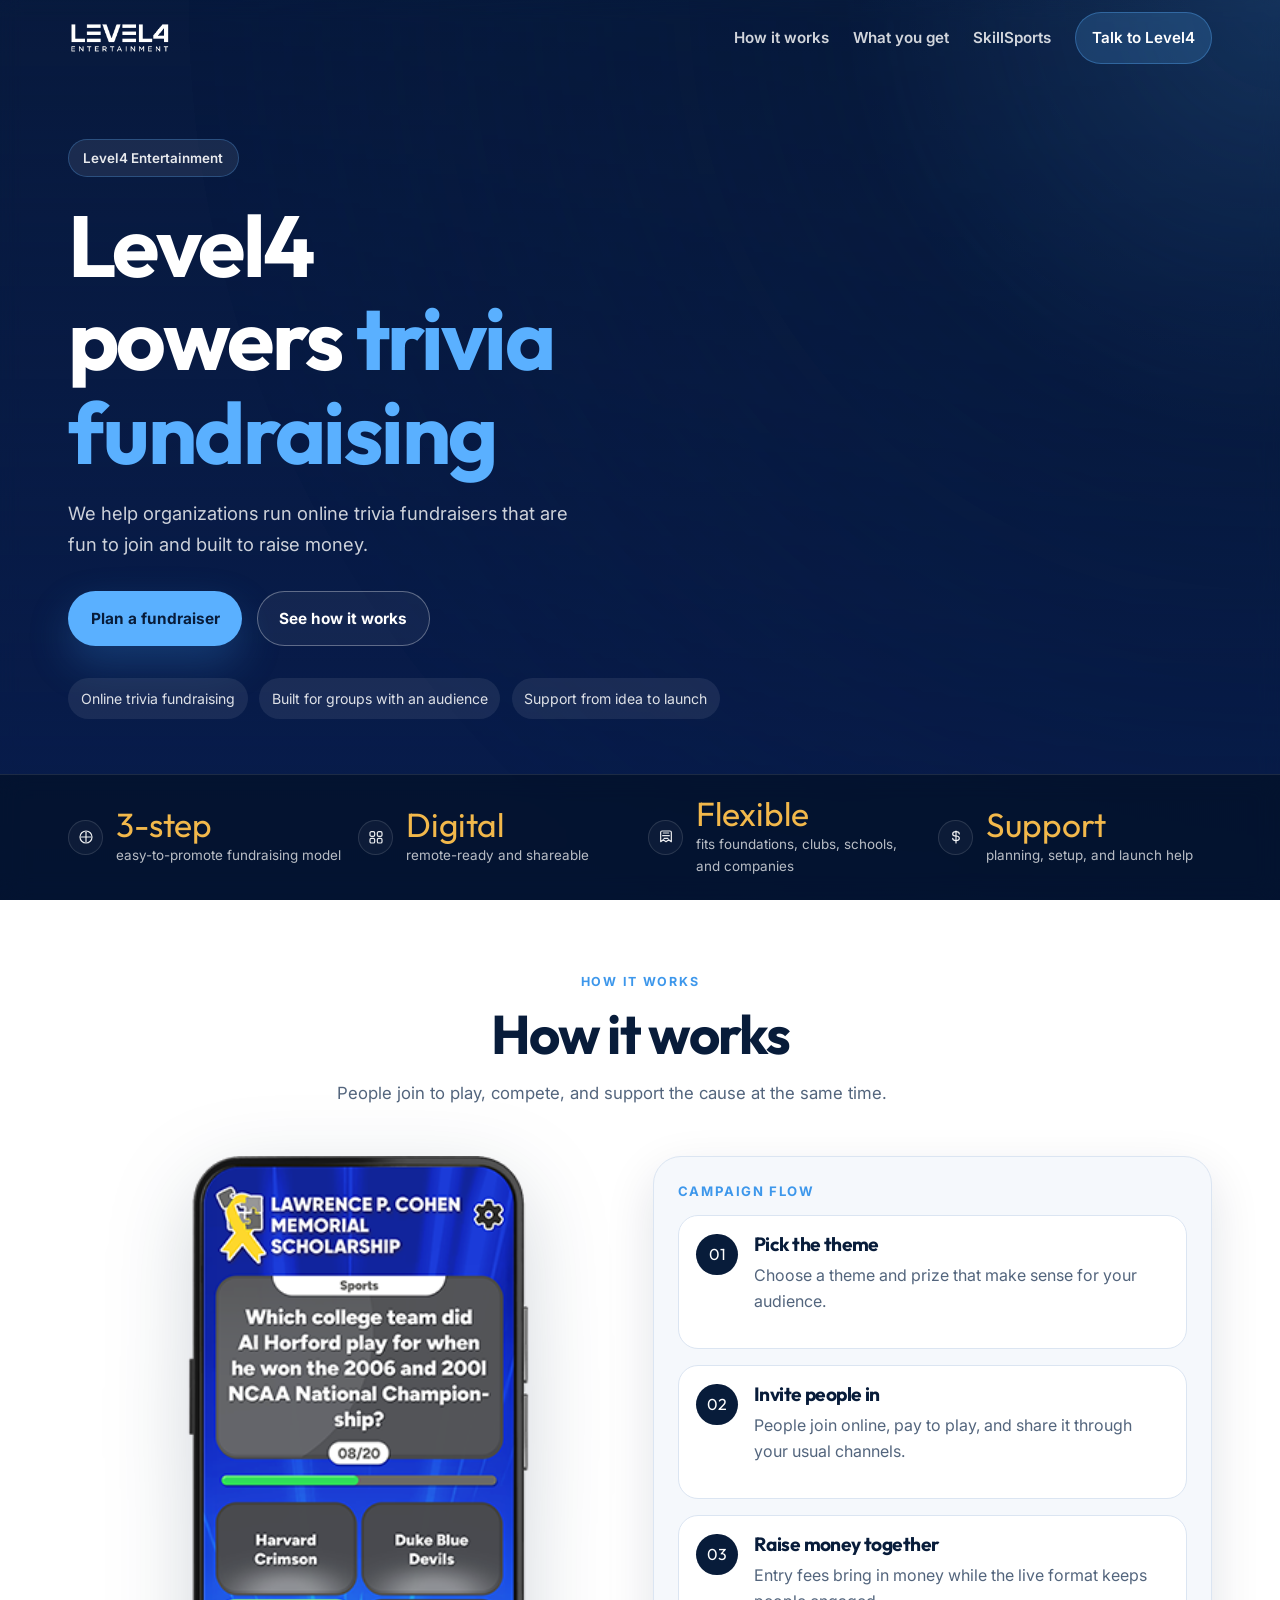
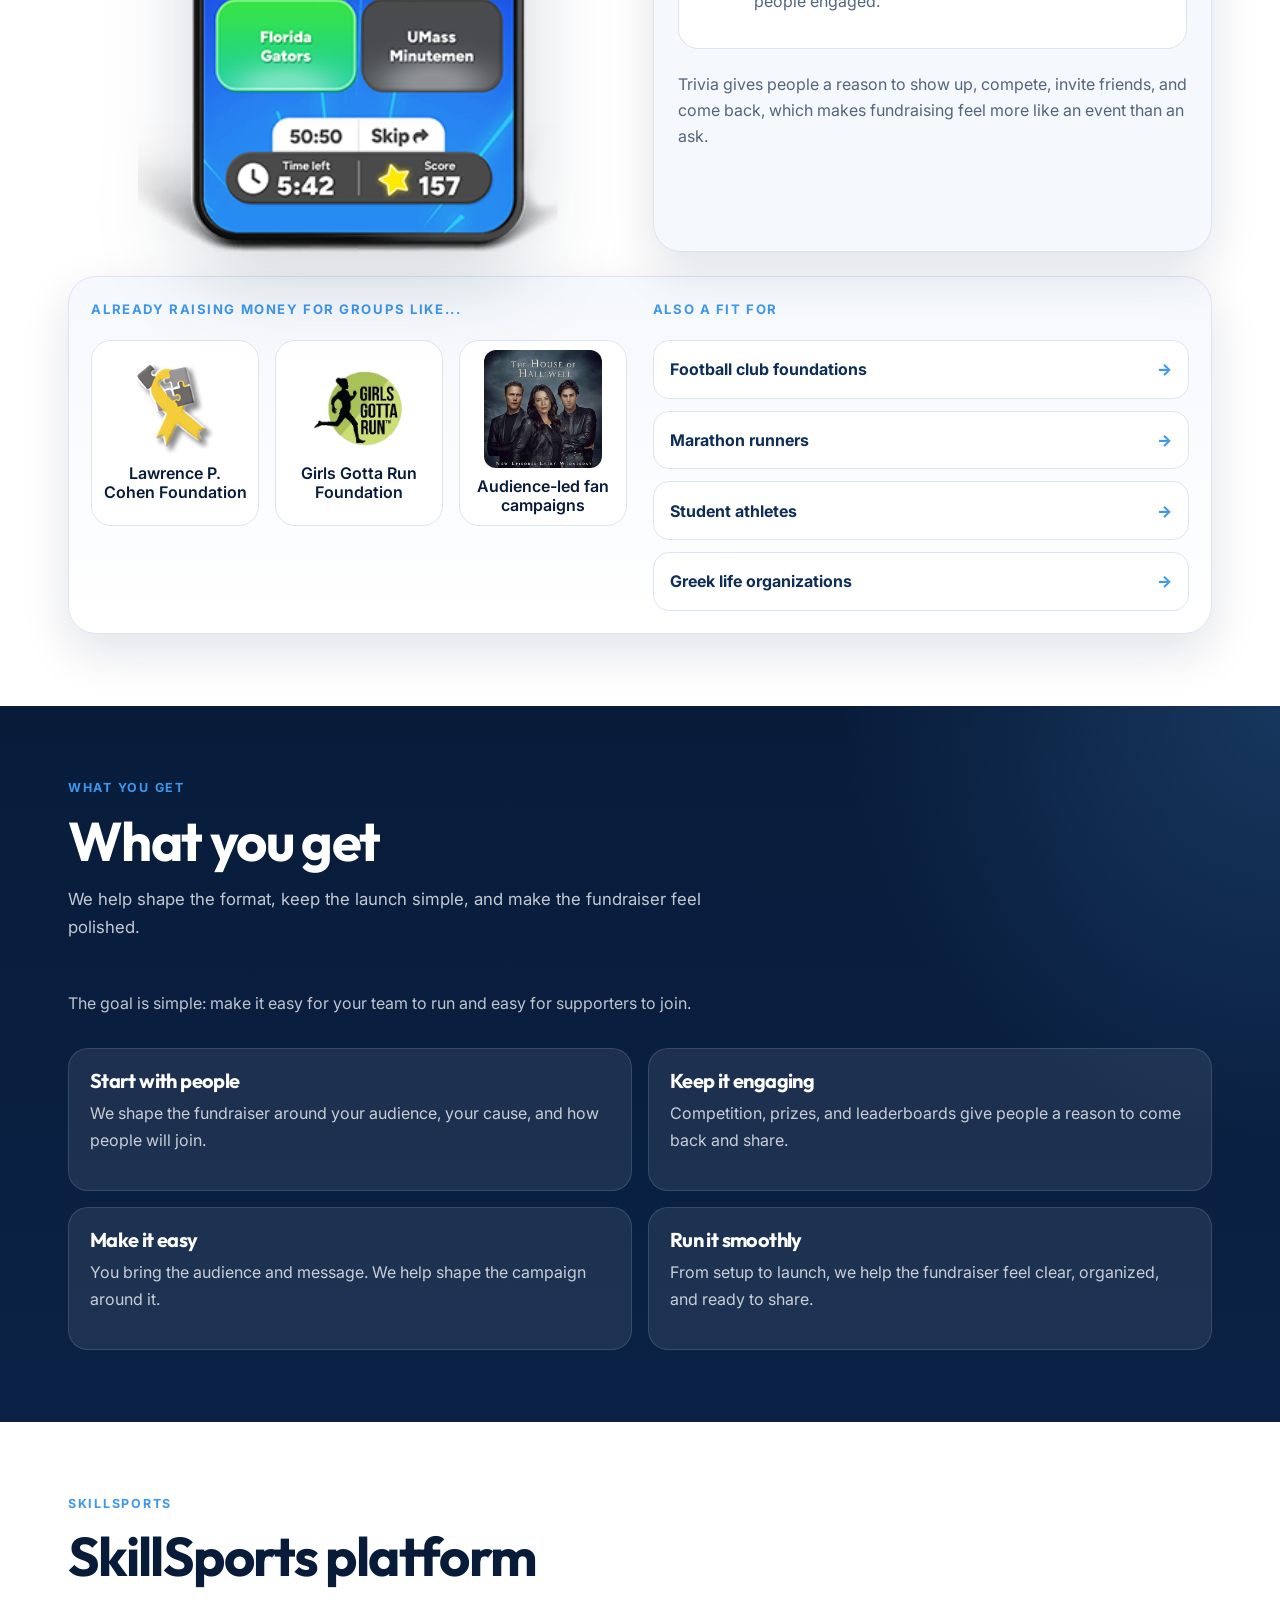
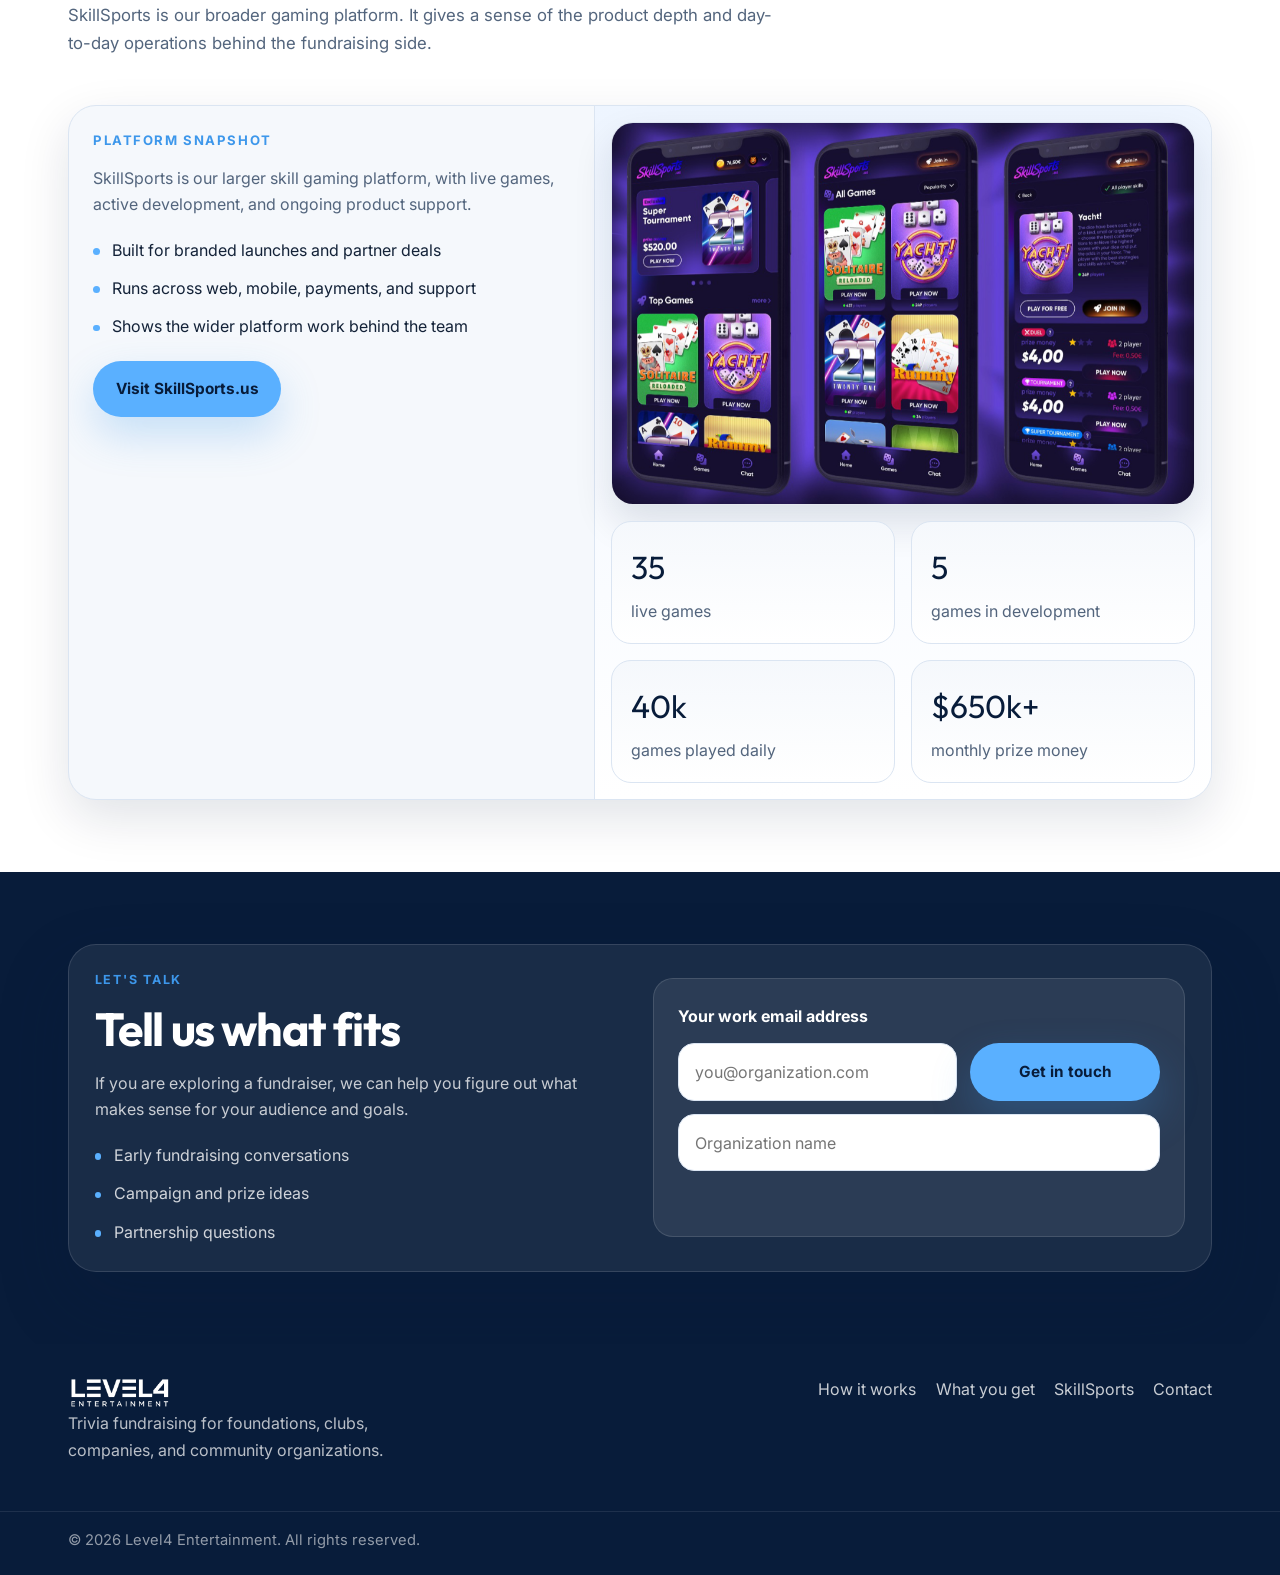
==== index.html @ fdcd525c "Tweeks" ====
<!DOCTYPE html>
<html lang="en">
<head>
  <meta charset="UTF-8" />
  <meta name="viewport" content="width=device-width, initial-scale=1.0" />
  <meta
    name="description"
    content="Level4 helps foundations, clubs, companies, and community organizations run online trivia fundraisers that engage supporters and raise money."
  />
  <meta name="theme-color" content="#081c3a" />
  <meta property="og:title" content="Level4 Trivia Fundraising" />
  <meta
    property="og:description"
    content="Online trivia fundraising for organizations that want a more engaging way to raise money."
  />
  <meta property="og:type" content="website" />
  <title>Level4 | Trivia Fundraising for Organizations</title>

  <link rel="preconnect" href="https://fonts.googleapis.com" />
  <link rel="preconnect" href="https://fonts.gstatic.com" crossorigin />
  <link
    href="https://fonts.googleapis.com/css2?family=Outfit:wght@500;600;700;800&family=Inter:wght@400;500;600;700;800&display=swap"
    rel="stylesheet"
  />

  <link rel="stylesheet" href="css/styles.css" />
</head>
<body>
  <header class="nav" id="nav" role="banner">
    <div class="nav__inner container">
      <a href="#top" class="nav__brand" aria-label="Level4 home">
        <img src="assets/logo.png" alt="Level4 logo" class="nav__logo-mark" width="112" height="44" />
      </a>

      <nav class="nav__links" aria-label="Main navigation">
        <a href="#how-it-works">How it works</a>
        <a href="#why-level4">What you get</a>
        <a href="#skillsports">SkillSports</a>
        <a href="#contact" class="nav__cta">Talk to Level4</a>
      </nav>
    </div>
  </header>

  <main id="top">
    <section class="hero" aria-label="Hero">
      <div class="hero__bg" aria-hidden="true"></div>
      <div class="hero__overlay" aria-hidden="true"></div>

      <div class="hero__content container">
        <div class="hero__layout">
          <div class="hero__text">
            <div class="hero__badge">Level4 Entertainment</div>
            <h1 class="hero__headline">
              Level4 powers <span class="hero__accent">trivia fundraising</span>
            </h1>
            <p class="hero__sub">
              We help organizations run online trivia fundraisers that are fun to join and built to raise money.
            </p>

            <div class="hero__actions">
              <a href="#contact" class="btn btn--primary">Plan a fundraiser</a>
              <a href="#how-it-works" class="btn btn--ghost">See how it works</a>
            </div>

            <ul class="hero__highlights" aria-label="Key highlights">
              <li>Online trivia fundraising</li>
              <li>Built for groups with an audience</li>
              <li>Support from idea to launch</li>
            </ul>
          </div>
        </div>
      </div>

      <div class="hero__stats">
        <div class="container hero__stats-inner">
          <div class="hero__stat">
            <span class="hero__stat-icon" aria-hidden="true">
              <svg viewBox="0 0 24 24" fill="none" stroke="currentColor" stroke-width="1.8" stroke-linecap="round" stroke-linejoin="round">
                <path d="M12 5v14"></path>
                <path d="M5 12h14"></path>
                <circle cx="12" cy="12" r="9"></circle>
              </svg>
            </span>
            <span class="hero__stat-copy">
              <span class="hero__stat-num">3-step</span>
              <span class="hero__stat-label">easy-to-promote fundraising model</span>
            </span>
          </div>
          <div class="hero__stat">
            <span class="hero__stat-icon" aria-hidden="true">
              <svg viewBox="0 0 24 24" fill="none" stroke="currentColor" stroke-width="1.8" stroke-linecap="round" stroke-linejoin="round">
                <rect x="3" y="4" width="7" height="7" rx="2"></rect>
                <rect x="14" y="4" width="7" height="7" rx="2"></rect>
                <rect x="3" y="14" width="7" height="7" rx="2"></rect>
                <rect x="14" y="14" width="7" height="7" rx="2"></rect>
              </svg>
            </span>
            <span class="hero__stat-copy">
              <span class="hero__stat-num">Digital</span>
              <span class="hero__stat-label">remote-ready and shareable</span>
            </span>
          </div>
          <div class="hero__stat">
            <span class="hero__stat-icon" aria-hidden="true">
              <svg viewBox="0 0 24 24" fill="none" stroke="currentColor" stroke-width="1.8" stroke-linecap="round" stroke-linejoin="round">
                <path d="M8 6h8"></path>
                <path d="M7 10h10"></path>
                <path d="M9 14h6"></path>
                <path d="M6 3h12a2 2 0 0 1 2 2v14l-4-3-4 3-4-3-4 3V5a2 2 0 0 1 2-2z"></path>
              </svg>
            </span>
            <span class="hero__stat-copy">
              <span class="hero__stat-num">Flexible</span>
              <span class="hero__stat-label">fits foundations, clubs, schools, and companies</span>
            </span>
          </div>
          <div class="hero__stat">
            <span class="hero__stat-icon" aria-hidden="true">
              <svg viewBox="0 0 24 24" fill="none" stroke="currentColor" stroke-width="1.8" stroke-linecap="round" stroke-linejoin="round">
                <path d="M12 3v18"></path>
                <path d="M17 7.5c0-1.9-2-3.5-5-3.5s-5 1.6-5 3.5 1.8 3 5 3 5 1.1 5 3.5-2 3.5-5 3.5-5-1.6-5-3.5"></path>
              </svg>
            </span>
            <span class="hero__stat-copy">
              <span class="hero__stat-num">Support</span>
              <span class="hero__stat-label">planning, setup, and launch help</span>
            </span>
          </div>
        </div>
      </div>
    </section>

    <section class="section section--light" id="how-it-works">
      <div class="container">
        <div class="section-header">
          <p class="section-eyebrow">How it works</p>
          <h2 class="section-title">How it works</h2>
          <p class="section-sub">
            People join to play, compete, and support the cause at the same time.
          </p>
        </div>

        <div class="split-layout">
          <div class="image-frame">
            <img
              src="assets/phone1.png"
              alt="A mobile view of a Level4 trivia fundraising experience"
              width="610"
              height="1220"
            />
          </div>

          <div class="feature-panel">
            <p class="feature-panel__eyebrow">Campaign flow</p>
            <div class="hiw__steps">
              <article class="hiw__step">
                <div class="hiw__step-num" aria-hidden="true">01</div>
                <div>
                  <h3>Pick the theme</h3>
                  <p>Choose a theme and prize that make sense for your audience.</p>
                </div>
              </article>

              <article class="hiw__step">
                <div class="hiw__step-num" aria-hidden="true">02</div>
                <div>
                  <h3>Invite people in</h3>
                  <p>People join online, pay to play, and share it through your usual channels.</p>
                </div>
              </article>

              <article class="hiw__step">
                <div class="hiw__step-num" aria-hidden="true">03</div>
                <div>
                  <h3>Raise money together</h3>
                  <p>Entry fees bring in money while the live format keeps people engaged.</p>
                </div>
              </article>
            </div>

            <p class="feature-panel__summary">
              Trivia gives people a reason to show up, compete, invite friends, and come back,
              which makes fundraising feel more like an event than an ask.
            </p>
          </div>
        </div>

        <div class="fit-panel proof-layout">
          <div>
            <p class="fit-panel__eyebrow">Already raising money for groups like...</p>
            <div class="fit-panel__clients">
              <div class="fit-panel__client">
                <img src="assets/LPClogo.png" alt="Lawrence P. Cohen Foundation logo" class="fit-panel__logo" />
                <span>Lawrence P. Cohen Foundation</span>
              </div>
              <div class="fit-panel__client">
                <img src="assets/GGRlogo.webp" alt="Girls Gotta Run Foundation logo" class="fit-panel__logo" />
                <span>Girls Gotta Run Foundation</span>
              </div>
              <div class="fit-panel__client">
                <img src="assets/HoH.jpeg" alt="Charmed podcast artwork" class="fit-panel__logo fit-panel__logo--poster" />
                <span>Audience-led fan campaigns</span>
              </div>
            </div>
          </div>

          <div>
            <p class="fit-panel__eyebrow">Also a fit for</p>
            <div class="fit-panel__links" aria-label="Example landing pages">
              <a class="fit-panel__link" href="https://example.com/football-club-foundations">Football club foundations</a>
              <a class="fit-panel__link" href="https://example.com/marathon-runners">Marathon runners</a>
              <a class="fit-panel__link" href="https://example.com/student-athletes">Student athletes</a>
              <a class="fit-panel__link" href="https://example.com/greek-life-organizations">Greek life organizations</a>
            </div>
          </div>
        </div>
      </div>
    </section>

    <section class="section section--dark" id="why-level4">
      <div class="container">
        <div class="section-header section-header--left section-header--dark">
          <p class="section-eyebrow">What you get</p>
          <h2 class="section-title">What you get</h2>
          <p class="section-sub">
            We help shape the format, keep the launch simple, and make the fundraiser feel polished.
          </p>
        </div>

        <p class="section-kicker">
          The goal is simple: make it easy for your team to run and easy for supporters to join.
        </p>

        <div class="value-grid">
          <article class="value-card">
            <h3>Start with people</h3>
            <p>We shape the fundraiser around your audience, your cause, and how people will join.</p>
          </article>
          <article class="value-card">
            <h3>Keep it engaging</h3>
            <p>Competition, prizes, and leaderboards give people a reason to come back and share.</p>
          </article>
          <article class="value-card">
            <h3>Make it easy</h3>
            <p>You bring the audience and message. We help shape the campaign around it.</p>
          </article>
          <article class="value-card">
            <h3>Run it smoothly</h3>
            <p>From setup to launch, we help the fundraiser feel clear, organized, and ready to share.</p>
          </article>
        </div>
      </div>
    </section>

    <section class="section section--plain" id="skillsports">
      <div class="container">
        <div class="section-header section-header--left">
          <p class="section-eyebrow">SkillSports</p>
          <h2 class="section-title">SkillSports platform</h2>
          <p class="section-sub">
            SkillSports is our broader gaming platform. It gives a sense of the product depth and
            day-to-day operations behind the fundraising side.
          </p>
        </div>

        <div class="platform-panel split-layout">
          <div class="platform-panel__content">
            <p class="feature-panel__eyebrow">Platform snapshot</p>
            <p>
              SkillSports is our larger skill gaming platform, with live games, active development,
              and ongoing product support.
            </p>

            <ul class="feature-list">
              <li>Built for branded launches and partner deals</li>
              <li>Runs across web, mobile, payments, and support</li>
              <li>Shows the wider platform work behind the team</li>
            </ul>

            <a
              href="https://skillsports.us"
              class="btn btn--primary feature-panel__cta"
              target="_blank"
              rel="noreferrer"
            >
              Visit SkillSports.us
            </a>
          </div>

          <div class="platform-panel__media">
            <div class="platform-panel__image">
              <img
                src="assets/skillsports.png"
                alt="SkillSports product screens showing game selection and gameplay"
                width="986"
                height="645"
              />
            </div>

            <div class="metrics-grid">
              <article class="metric-card">
                <span class="metric-card__value">35</span>
                <span class="metric-card__label">live games</span>
              </article>
              <article class="metric-card">
                <span class="metric-card__value">5</span>
                <span class="metric-card__label">games in development</span>
              </article>
              <article class="metric-card">
                <span class="metric-card__value">40k</span>
                <span class="metric-card__label">games played daily</span>
              </article>
              <article class="metric-card">
                <span class="metric-card__value">$650k+</span>
                <span class="metric-card__label">monthly prize money</span>
              </article>
            </div>
          </div>
        </div>
      </div>
    </section>

    <section class="section contact" id="contact">
      <div class="container">
        <div class="cta__inner">
          <div class="cta__text">
            <p class="section-eyebrow">Let's talk</p>
            <h2 class="cta__title">Tell us what fits</h2>
            <p class="cta__sub">
              If you are exploring a fundraiser, we can help you figure out what makes sense for
              your audience and goals.
            </p>
            <ul class="contact__perks" aria-label="Ideal conversations">
              <li>Early fundraising conversations</li>
              <li>Campaign and prize ideas</li>
              <li>Partnership questions</li>
            </ul>
          </div>

          <div class="cta__form-wrap">
            <form class="contact-form" id="interestForm" novalidate aria-label="Contact Level4">
              <label for="emailInput" class="contact-form__label">Your work email address</label>
              <div class="contact-form__row">
                <input
                  type="email"
                  id="emailInput"
                  name="email"
                  class="contact-form__input"
                  placeholder="you@organization.com"
                  autocomplete="email"
                  required
                  aria-required="true"
                  aria-describedby="formMessage"
                />
                <button type="submit" class="btn btn--primary contact-form__button">Get in touch</button>
              </div>
              <input
                type="text"
                name="organization"
                class="contact-form__input"
                placeholder="Organization name"
                autocomplete="organization"
              />
              <p class="contact-form__message" id="formMessage" role="status" aria-live="polite"></p>
            </form>
          </div>
        </div>
      </div>
    </section>
  </main>

  <footer class="footer" role="contentinfo">
    <div class="footer__inner container">
      <div class="footer__brand">
        <img src="assets/logo.png" alt="Level4 logo" class="footer__logo" width="112" height="44" />
        <p>Trivia fundraising for foundations, clubs, companies, and community organizations.</p>
      </div>

      <nav class="footer__links" aria-label="Footer navigation">
        <a href="#how-it-works">How it works</a>
        <a href="#why-level4">What you get</a>
        <a href="#skillsports">SkillSports</a>
        <a href="#contact">Contact</a>
      </nav>
    </div>

    <div class="footer__bottom">
      <div class="container">
        <p>&copy; 2026 Level4 Entertainment. All rights reserved.</p>
      </div>
    </div>
  </footer>

  <script src="js/main.js"></script>
</body>
</html>
---- css/styles.css ----
:root {
  --blue-950: #081c3a;
  --blue-900: #0e2d57;
  --blue-800: #174175;
  --blue-700: #215796;
  --blue-200: #c7daf5;
  --blue-100: #e9f1fb;
  --cyan: #5ab0ff;
  --cyan-strong: #3d97eb;
  --gold: #f2b84b;
  --white: #ffffff;
  --ink: #132238;
  --ink-soft: #53657d;
  --surface: #f5f8fc;
  --surface-2: #edf3fb;
  --line: #dbe5f2;
  --success: #22c55e;
  --error: #dc2626;
  --font-heading: "Outfit", sans-serif;
  --font-body: "Inter", sans-serif;
  --radius-sm: 12px;
  --radius: 20px;
  --radius-lg: 28px;
  --shadow: 0 18px 50px rgba(8, 28, 58, 0.12);
  --shadow-lg: 0 30px 70px rgba(8, 28, 58, 0.22);
  --nav-height: 76px;
  --max-width: 1200px;
  --gutter: 1.25rem;
  --t: 0.25s ease;
}

*,
*::before,
*::after {
  box-sizing: border-box;
}

html {
  background: var(--blue-950);
  scroll-behavior: smooth;
}

body {
  margin: 0;
  font-family: var(--font-body);
  background: var(--blue-950);
  color: var(--ink);
  line-height: 1.65;
  overflow-x: hidden;
}

img {
  display: block;
  max-width: 100%;
}

a {
  color: inherit;
  text-decoration: none;
}

button,
input {
  font: inherit;
}

h1,
h2,
h3,
h4 {
  margin-top: 0;
  font-family: var(--font-heading);
  line-height: 1.08;
  letter-spacing: -0.03em;
}

p {
  margin-top: 0;
  color: var(--ink-soft);
}

.container {
  width: 100%;
  max-width: var(--max-width);
  margin-inline: auto;
  padding-inline: var(--gutter);
}

.sr-only {
  position: absolute;
  width: 1px;
  height: 1px;
  padding: 0;
  margin: -1px;
  overflow: hidden;
  clip: rect(0, 0, 0, 0);
  white-space: nowrap;
  border: 0;
}

.section {
  padding-block: 4.5rem;
}

.section--light {
  background: var(--white);
}

.section--plain {
  background: var(--white);
}

.section--tint {
  background: #f6f9fc;
}

.section--dark {
  background:
    radial-gradient(circle at top right, rgba(90, 176, 255, 0.18), transparent 30%),
    linear-gradient(180deg, var(--blue-950), #0b2246);
  color: var(--white);
}

.section-header {
  max-width: 760px;
  margin: 0 auto 3rem;
  text-align: center;
}

.section-header--left {
  margin-inline: 0;
  text-align: left;
}

.section-eyebrow {
  margin-bottom: 0.8rem;
  color: var(--cyan-strong);
  font-size: 0.78rem;
  font-weight: 700;
  letter-spacing: 0.14em;
  text-transform: uppercase;
}

.section-title {
  margin-bottom: 1rem;
  color: var(--blue-950);
  font-size: clamp(2rem, 5vw, 3.4rem);
}

.section-sub {
  font-size: 1.05rem;
  max-width: 64ch;
}

.section-header--dark .section-title,
.section-header--dark .section-sub,
.section-header--dark .section-kicker {
  color: var(--white);
}

.section-header--dark .section-sub {
  color: rgba(255, 255, 255, 0.76);
}

.btn {
  display: inline-flex;
  align-items: center;
  justify-content: center;
  min-height: 52px;
  padding: 0.875rem 1.35rem;
  border: 1px solid transparent;
  border-radius: 999px;
  font-size: 0.96rem;
  font-weight: 700;
  transition:
    transform var(--t),
    background var(--t),
    border-color var(--t),
    color var(--t),
    box-shadow var(--t);
}

.btn:hover,
.btn:focus-visible {
  transform: translateY(-2px);
}

.btn--primary {
  background: var(--cyan);
  color: var(--blue-950);
  box-shadow: 0 18px 40px rgba(61, 151, 235, 0.25);
}

.btn--primary:hover,
.btn--primary:focus-visible {
  background: #7dbfff;
}

.btn--ghost {
  border-color: rgba(255, 255, 255, 0.32);
  color: var(--white);
  background: rgba(255, 255, 255, 0.05);
}

.btn--ghost:hover,
.btn--ghost:focus-visible {
  border-color: rgba(255, 255, 255, 0.6);
  background: rgba(255, 255, 255, 0.12);
}

.nav {
  position: fixed;
  inset: 0 0 auto;
  height: var(--nav-height);
  z-index: 100;
  background: transparent;
  transition: background var(--t), box-shadow var(--t);
}

.nav.scrolled {
  background: rgba(8, 28, 58, 0.92);
  box-shadow: 0 12px 30px rgba(8, 28, 58, 0.24);
  backdrop-filter: blur(14px);
}

.nav__inner {
  display: flex;
  align-items: center;
  justify-content: space-between;
  gap: 1rem;
  height: 100%;
}

.nav__brand {
  display: inline-flex;
  align-items: center;
}

.nav__logo-mark,
.footer__logo {
  width: 104px;
  height: auto;
}

.nav__links {
  display: flex;
  align-items: center;
  gap: 1.5rem;
}

.nav__links a {
  color: rgba(255, 255, 255, 0.82);
  font-size: 0.95rem;
  font-weight: 600;
}

.nav__links a:hover,
.nav__links a:focus-visible {
  color: var(--white);
}

.nav__cta {
  padding: 0.75rem 1rem;
  border-radius: 999px;
  background: rgba(90, 176, 255, 0.18);
  color: var(--white) !important;
  border: 1px solid rgba(90, 176, 255, 0.34);
}

.hero {
  position: relative;
  min-height: 100svh;
  min-height: 100vh;
  display: flex;
  flex-direction: column;
  overflow: hidden;
  background: var(--blue-950);
}

.hero__bg,
.hero__overlay {
  position: absolute;
  inset: 0;
}

.hero__bg {
  background:
    radial-gradient(circle at top right, rgba(90, 176, 255, 0.18), transparent 28%),
    url("https://images.unsplash.com/photo-1753351057972-daf1ab19548e?auto=format&fit=crop&w=1800&q=80");
  background-repeat: no-repeat;
  background-size: cover;
  background-position: center;
  /* transform: translate(16%, -2%); */
  transform-origin: center top;
}

.hero__overlay {
  background: linear-gradient(rgba(8, 18, 78, 0.2), rgba(8, 28, 78, 0.92));
  mask: radial-gradient(circle at top right, rgba(0, 0, 0, 0.45), rgba(0, 0, 0, 1) 70%);
  backdrop-filter: blur(10px);
}

.hero__content {
  position: relative;
  z-index: 1;
  flex: 1;
  display: flex;
  align-items: center;
  padding-top: calc(var(--nav-height) + 3.5rem);
  padding-bottom: 3rem;
}

.hero__layout {
  width: 100%;
}

.hero__text {
  max-width: 760px;
  margin-inline: 0;
  text-align: left;
}

.hero__badge {
  display: inline-flex;
  width: fit-content;
  margin-bottom: 1.35rem;
  margin-inline: 0;
  padding: 0.45rem 0.9rem;
  border: 1px solid rgba(90, 176, 255, 0.28);
  border-radius: 999px;
  background: rgba(255, 255, 255, 0.08);
  color: rgba(255, 255, 255, 0.9);
  font-size: 0.84rem;
  font-weight: 600;
}

.hero__headline {
  max-width: 9ch;
  margin-bottom: 1.2rem;
  margin-inline: 0;
  color: var(--white);
  font-size: clamp(2.8rem, 8vw, 5.4rem);
}

.hero__accent {
  color: var(--cyan);
}

.hero__sub {
  max-width: 42ch;
  margin-bottom: 2rem;
  margin-inline: 0;
  color: rgba(255, 255, 255, 0.8);
  font-size: clamp(1rem, 2.1vw, 1.15rem);
}

.hero__actions {
  display: flex;
  flex-wrap: wrap;
  justify-content: flex-start;
  gap: 0.9rem;
  margin-bottom: 2rem;
}

.hero__highlights {
  display: flex;
  flex-wrap: wrap;
  justify-content: flex-start;
  gap: 0.7rem;
  padding: 0;
  margin: 0;
  list-style: none;
  max-width: 700px;
}

.hero__highlights li {
  padding: 0.55rem 0.8rem;
  border-radius: 999px;
  background: rgba(255, 255, 255, 0.08);
  color: rgba(255, 255, 255, 0.86);
  font-size: 0.88rem;
}

.hero__panel {
  position: relative;
  display: flex;
  flex-direction: column;
  align-items: center;
}

.hero__panel::before {
  content: none;
}

.hero__panel-image {
  width: min(100%, 360px);
  height: auto;
  margin: 0 auto -1rem;
  object-fit: contain;
  filter: drop-shadow(0 26px 42px rgba(5, 15, 32, 0.45));
}

.hero__panel-card {
  position: relative;
  z-index: 1;
  width: 100%;
  max-width: 420px;
  padding: 1.1rem;
  border-radius: var(--radius);
  background: rgba(8, 28, 58, 0.46);
  border: 1px solid rgba(255, 255, 255, 0.1);
}

.hero__panel-card h3 {
  margin-bottom: 0.65rem;
  color: var(--white);
  font-size: 1.25rem;
}

.hero__panel-card p {
  color: rgba(255, 255, 255, 0.76);
}

.hero__mini-list {
  display: grid;
  gap: 0.75rem;
  padding: 0;
  margin: 1rem 0 0;
  list-style: none;
}

.hero__mini-list li {
  position: relative;
  padding-left: 1.1rem;
  color: rgba(255, 255, 255, 0.82);
}

.hero__mini-list li::before,
.feature-list li::before,
.contact__perks li::before {
  content: "";
  position: absolute;
  left: 0;
  top: 0.7rem;
  width: 0.42rem;
  height: 0.42rem;
  border-radius: 999px;
  background: var(--cyan);
}

.hero__stats {
  position: relative;
  z-index: 1;
  padding: 1.4rem 0;
  background: rgba(3, 14, 30, 0.58);
  border-top: 1px solid rgba(255, 255, 255, 0.1);
  backdrop-filter: blur(12px);
}

.hero__stats-inner {
  display: grid;
  grid-template-columns: repeat(2, 1fr);
  gap: 1.4rem 1rem;
}

.hero__stat {
  display: flex;
  align-items: center;
  gap: 0.8rem;
}

.hero__stat-icon {
  display: inline-flex;
  align-items: center;
  justify-content: center;
  width: 2.2rem;
  height: 2.2rem;
  border-radius: 999px;
  border: 1px solid rgba(255, 255, 255, 0.12);
  background: rgba(255, 255, 255, 0.04);
  color: rgba(255, 255, 255, 0.92);
  flex-shrink: 0;
}

.hero__stat-icon svg {
  width: 1rem;
  height: 1rem;
}

.hero__stat-copy {
  display: flex;
  flex-direction: column;
}

.hero__stat-num {
  margin-bottom: 0.15rem;
  color: var(--gold);
  font-family: var(--font-heading);
  font-size: clamp(1.45rem, 4vw, 2.1rem);
  line-height: 1;
}

.hero__stat-label {
  color: rgba(255, 255, 255, 0.72);
  font-size: 0.84rem;
}

.split-layout,
.proof-layout,
.cta__inner {
  display: grid;
  gap: 1.6rem;
  align-items: stretch;
}

.feature-panel,
.proof-panel,
.fit-panel,
.proof-card,
.platform-panel {
  overflow: hidden;
  border-radius: var(--radius-lg);
  background: var(--surface);
  border: 1px solid var(--line);
  box-shadow: var(--shadow);
}

.feature-panel {
  padding: 1.5rem;
}

.feature-panel__eyebrow,
.proof-panel__eyebrow,
.fit-panel__eyebrow {
  margin-bottom: 0.8rem;
  color: var(--cyan-strong);
  font-size: 0.82rem;
  font-weight: 700;
  letter-spacing: 0.12em;
  text-transform: uppercase;
}

.hiw__steps,
.value-grid,
.metrics-grid,
.proof-grid,
.fit-panel__clients {
  display: grid;
  gap: 1rem;
}

.split-layout + .fit-panel,
.value-grid,
.metrics-grid {
  margin-top: 1.5rem;
}

.hiw__step {
  display: grid;
  grid-template-columns: auto 1fr;
  gap: 1rem;
  align-items: start;
  padding: 1.1rem;
  border-radius: var(--radius);
  background: var(--white);
  border: 1px solid var(--line);
}

.hiw__step h3 {
  margin-bottom: 0.45rem;
  color: var(--blue-950);
  font-size: 1.2rem;
}

.hiw__step-num {
  display: inline-flex;
  align-items: center;
  justify-content: center;
  width: 2.6rem;
  height: 2.6rem;
  border-radius: 999px;
  background: var(--blue-950);
  color: var(--white);
  font-family: var(--font-heading);
  font-size: 1rem;
}

.feature-list,
.contact__perks {
  display: grid;
  gap: 0.75rem;
  padding: 0;
  margin: 1.2rem 0 0;
  list-style: none;
}

.feature-list li,
.contact__perks li {
  position: relative;
  padding-left: 1.2rem;
}

.feature-panel__summary {
  margin: 1.35rem 0 0;
  max-width: 34rem;
}

.feature-panel__cta {
  margin-top: 1.35rem;
}

.platform-panel {
  gap: 0;
}

.platform-panel__content {
  padding: 1.5rem;
}

.platform-panel__media {
  display: flex;
  flex-direction: column;
  align-items: stretch;
  padding: 1rem;
  background: linear-gradient(180deg, #eef5ff, #ffffff);
  border-top: 1px solid var(--line);
}

.platform-panel__image {
  width: 100%;
}

.platform-panel__media img {
  width: 100%;
  height: auto;
  border-radius: calc(var(--radius-lg) - 6px);
  border: 1px solid rgba(8, 28, 58, 0.08);
  box-shadow: 0 18px 38px rgba(8, 28, 58, 0.12);
}

.platform-panel__media .metrics-grid {
  margin: 1rem 0 0;
}

.fit-panel__clients,
.fit-panel__links {
  margin-top: 1.2rem;
}

.image-frame {
  display: flex;
  align-items: center;
  justify-content: center;
  padding: 0;
  background: transparent;
  border: 0;
  box-shadow: none;
}

.image-frame img {
  width: min(100%, 420px);
  height: auto;
  object-fit: contain;
  filter: drop-shadow(0 26px 42px rgba(8, 28, 58, 0.18));
}

.image-frame--wide img {
  width: min(100%, 560px);
}

.fit-panel {
  height: 100%;
  padding: 1.4rem;
  background: linear-gradient(180deg, var(--surface), var(--white));
}

.fit-panel__clients {
  grid-template-columns: repeat(3, minmax(0, 1fr));
}

.fit-panel__links {
  display: grid;
  gap: 0.75rem;
}

.fit-panel__client {
  display: grid;
  gap: 0.55rem;
  align-content: center;
  justify-items: center;
  min-height: 100%;
  padding: 0.6rem;
  border-radius: var(--radius);
  background: var(--white);
  color: var(--blue-950);
  font-weight: 600;
  text-align: center;
  border: 1px solid var(--line);
}

.fit-panel__client span {
  line-height: 1.2;
}

.fit-panel__logo {
  max-width: 160px;
  max-height: 92px;
  width: auto;
  height: auto;
}

.fit-panel__logo--poster {
  max-height: 118px;
  border-radius: 12px;
}

.fit-panel__link {
  display: flex;
  align-items: center;
  justify-content: space-between;
  gap: 1rem;
  padding: 0.95rem 1rem;
  border-radius: 16px;
  background: var(--white);
  border: 1px solid var(--line);
  color: var(--blue-900);
  font-weight: 700;
  transition: transform 160ms ease, border-color 160ms ease, box-shadow 160ms ease;
}

.fit-panel__link::after {
  content: "->";
  color: var(--cyan-strong);
  font-weight: 800;
}

.fit-panel__link:hover,
.fit-panel__link:focus-visible {
  transform: translateX(2px);
  border-color: rgba(0, 180, 216, 0.35);
  box-shadow: 0 10px 22px rgba(8, 28, 58, 0.08);
}

.section-kicker {
  margin-bottom: 2rem;
  color: rgba(255, 255, 255, 0.74);
  font-size: 1rem;
}

.value-grid {
  grid-template-columns: repeat(2, minmax(0, 1fr));
}

.metrics-grid {
  grid-template-columns: repeat(2, minmax(0, 1fr));
  margin: 1.25rem 0 0.75rem;
}

.metric-card {
  height: 100%;
  padding: 1.15rem;
  border: 1px solid var(--line);
  border-radius: var(--radius);
  background: linear-gradient(180deg, var(--surface), var(--white));
}

.metric-card__value {
  display: block;
  margin-bottom: 0.3rem;
  color: var(--blue-950);
  font-family: var(--font-heading);
  font-size: 2rem;
}

.metric-card__label {
  color: var(--ink-soft);
}

.value-card {
  height: 100%;
  padding: 1.3rem;
  border-radius: var(--radius);
  background: rgba(255, 255, 255, 0.08);
  border: 1px solid rgba(255, 255, 255, 0.12);
}

.value-card h3 {
  margin-bottom: 0.55rem;
  color: var(--white);
  font-size: 1.25rem;
}

.value-card p {
  color: rgba(255, 255, 255, 0.76);
}

.section--tint .section-kicker {
  color: var(--ink-soft);
}

.section--tint .value-card {
  background: var(--white);
  border: 1px solid var(--line);
  box-shadow: var(--shadow);
}

.section--tint .value-card h3 {
  color: var(--blue-950);
}

.section--tint .value-card p {
  color: var(--ink-soft);
}

.proof-layout {
  align-items: start;
}

.proof-panel {
  padding: 1.5rem;
}

.proof-card {
  padding: 1.4rem;
}

.proof-card__logo-wrap {
  display: flex;
  align-items: center;
  justify-content: center;
  min-height: 112px;
  margin-bottom: 1rem;
  padding: 1rem;
  border-radius: var(--radius-sm);
  background: var(--white);
}

.proof-card__logo {
  max-height: 72px;
  width: auto;
}

.proof-card__logo--poster {
  max-height: 96px;
  border-radius: 12px;
}

.proof-card h3 {
  margin-bottom: 0.55rem;
  color: var(--blue-950);
  font-size: 1.2rem;
}

.contact {
  background: var(--blue-950);
}

.cta__inner {
  padding: 1.6rem;
  border: 1px solid rgba(255, 255, 255, 0.12);
  border-radius: var(--radius-lg);
  background: rgba(255, 255, 255, 0.07);
  box-shadow: var(--shadow-lg);
}

.cta__title {
  max-width: 16ch;
  margin-bottom: 1rem;
  color: var(--white);
  font-size: clamp(1.9rem, 3.8vw, 2.9rem);
}

.cta__sub {
  margin-bottom: 1rem;
  color: rgba(255, 255, 255, 0.76);
}

.contact__perks li {
  color: rgba(255, 255, 255, 0.8);
}

.cta__form-wrap {
  width: 100%;
  max-width: 36rem;
  margin-inline: auto;
  align-self: center;
  padding: 1.5rem;
  border-radius: var(--radius);
  background: rgba(255, 255, 255, 0.08);
  border: 1px solid rgba(255, 255, 255, 0.12);
}

.contact-form {
  display: grid;
  gap: 0.85rem;
}

.contact-form__label {
  display: block;
  color: var(--white);
  font-weight: 700;
}

.contact-form__row {
  display: flex;
  flex-direction: column;
  gap: 0.85rem;
}

.contact-form__input {
  width: 100%;
  min-height: 52px;
  padding: 0.9rem 1rem;
  border: 1px solid var(--line);
  border-radius: 16px;
  background: var(--white);
  color: var(--ink);
}

.contact-form__input:focus-visible {
  outline: 2px solid rgba(90, 176, 255, 0.3);
  border-color: var(--cyan);
}

.contact-form__button {
  width: 100%;
}

.contact-form__message {
  min-height: 1.5rem;
  margin: 0.2rem 0 0;
  font-size: 0.92rem;
}

.contact-form__message.is-error {
  color: var(--error);
}

.contact-form__message.is-success {
  color: var(--success);
}

.footer {
  background: var(--blue-950);
  color: rgba(255, 255, 255, 0.8);
}

.footer__inner {
  display: flex;
  align-items: flex-start;
  justify-content: space-between;
  gap: 1.5rem;
  padding-block: 2rem;
}

.footer__brand p {
  max-width: 32ch;
  color: rgba(255, 255, 255, 0.72);
}

.footer__links {
  display: flex;
  flex-wrap: wrap;
  gap: 1rem 1.2rem;
}

.footer__links a {
  color: rgba(255, 255, 255, 0.78);
}

.footer__links a:hover,
.footer__links a:focus-visible {
  color: var(--white);
}

.footer__bottom {
  border-top: 1px solid rgba(255, 255, 255, 0.09);
  padding: 1rem 0 1.4rem;
}

.footer__bottom p {
  margin: 0;
  color: rgba(255, 255, 255, 0.56);
  font-size: 0.92rem;
}

@media (min-width: 640px) {
  :root {
    --gutter: 1.75rem;
  }

  .contact-form__row {
    flex-direction: row;
  }

  .contact-form__button {
    width: auto;
    min-width: 190px;
  }

  .hero__stats-inner {
    grid-template-columns: repeat(4, 1fr);
  }

  .proof-grid {
    grid-template-columns: repeat(3, minmax(0, 1fr));
  }
}

@media (min-width: 900px) {
  .split-layout,
  .proof-layout,
  .cta__inner {
    grid-template-columns: minmax(0, 1fr) minmax(0, 1fr);
  }

  .platform-panel {
    grid-template-columns: minmax(0, 0.92fr) minmax(0, 1.08fr);
  }

  .platform-panel__media {
    border-top: 0;
    border-left: 1px solid var(--line);
  }
}

@media (max-width: 720px) {
  .nav {
    height: auto;
    background: rgba(8, 28, 58, 0.92);
    box-shadow: 0 12px 30px rgba(8, 28, 58, 0.24);
  }

  .nav__inner,
  .footer__inner {
    flex-direction: column;
    align-items: flex-start;
    padding-block: 1rem;
  }

  .nav__links {
    flex-wrap: wrap;
    gap: 0.9rem 1rem;
  }

  .hero__content {
    padding-top: 10rem;
  }

  .metrics-grid,
  .value-grid,
  .fit-panel__clients {
    grid-template-columns: 1fr;
  }
}

@media (max-width: 560px) {
  .section {
    padding-block: 4rem;
  }

  .hero__headline,
  .cta__title,
  .section-title {
    max-width: none;
  }

  .hero__actions {
    display: grid;
  }

  .btn {
    width: 100%;
  }

  .cta__inner,
  .cta__form-wrap,
  .feature-panel,
  .fit-panel,
  .proof-panel,
  .proof-card {
    padding: 1.2rem;
  }
}
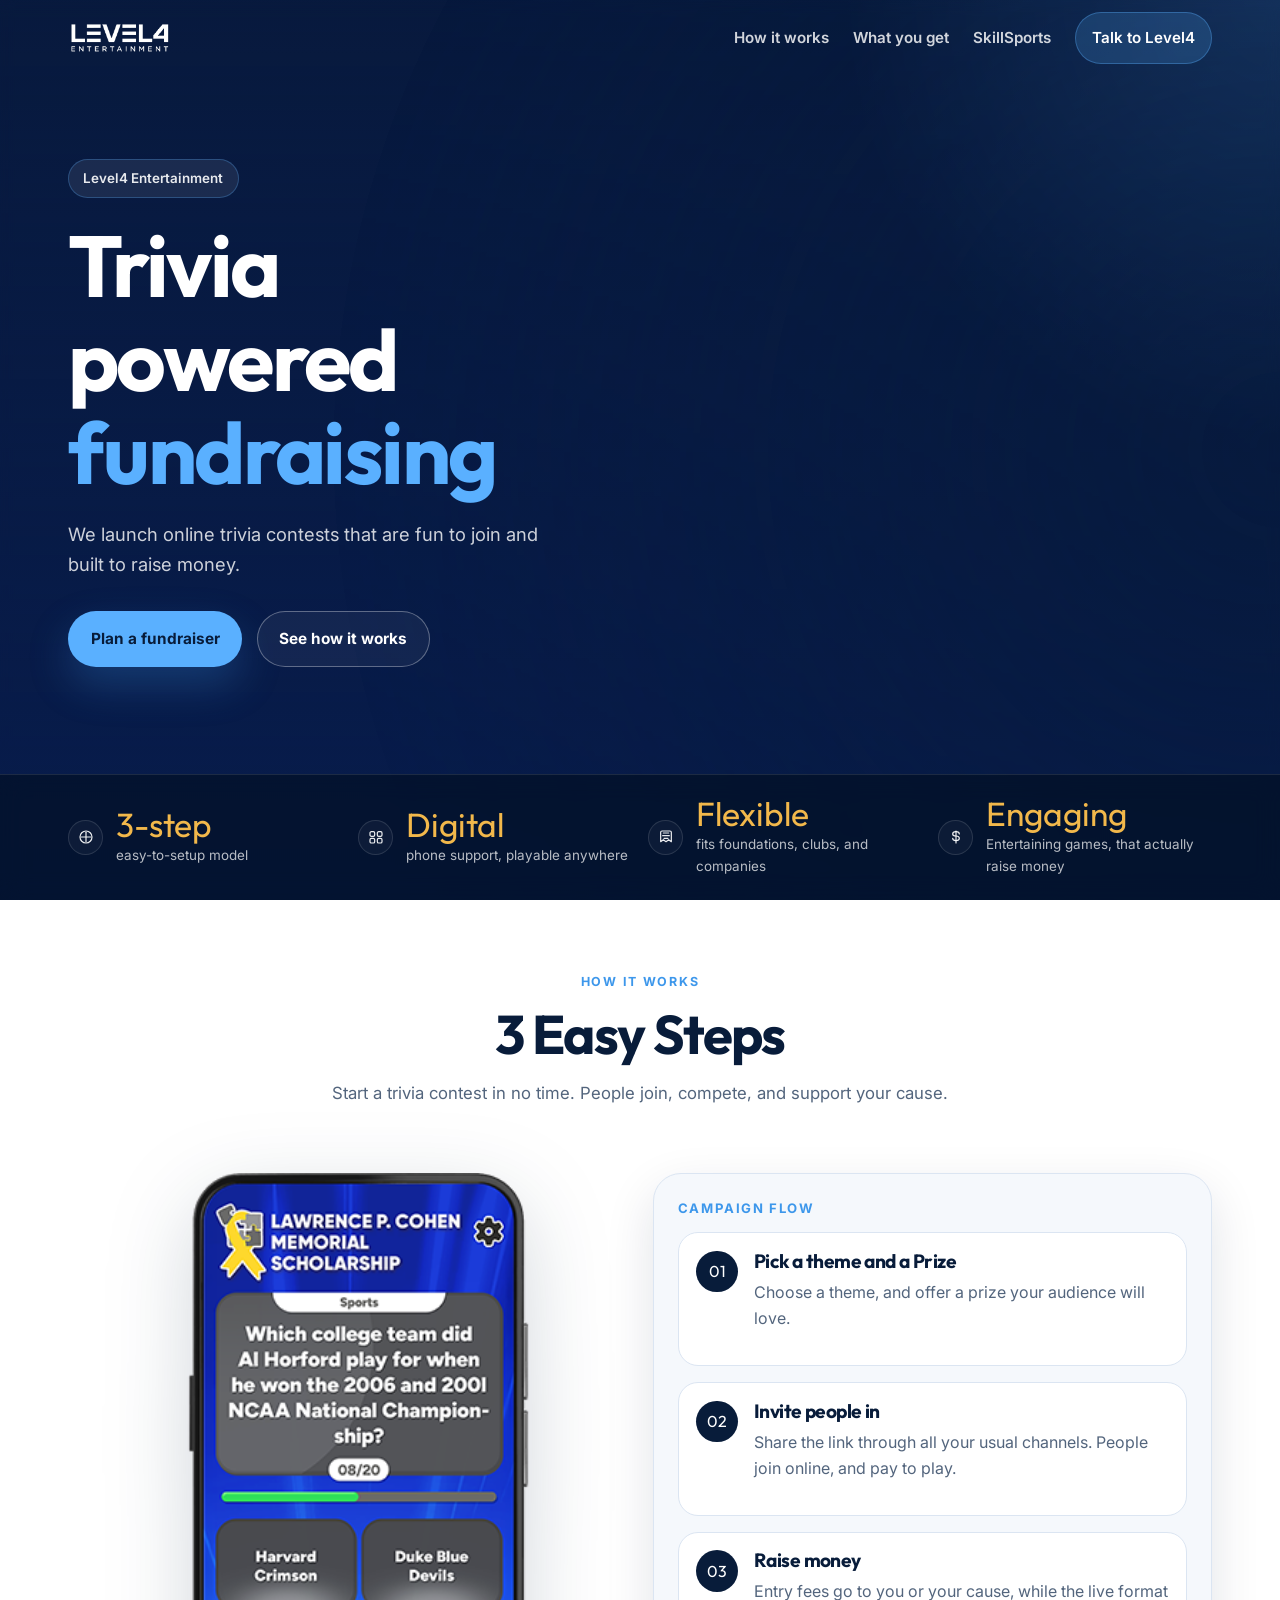
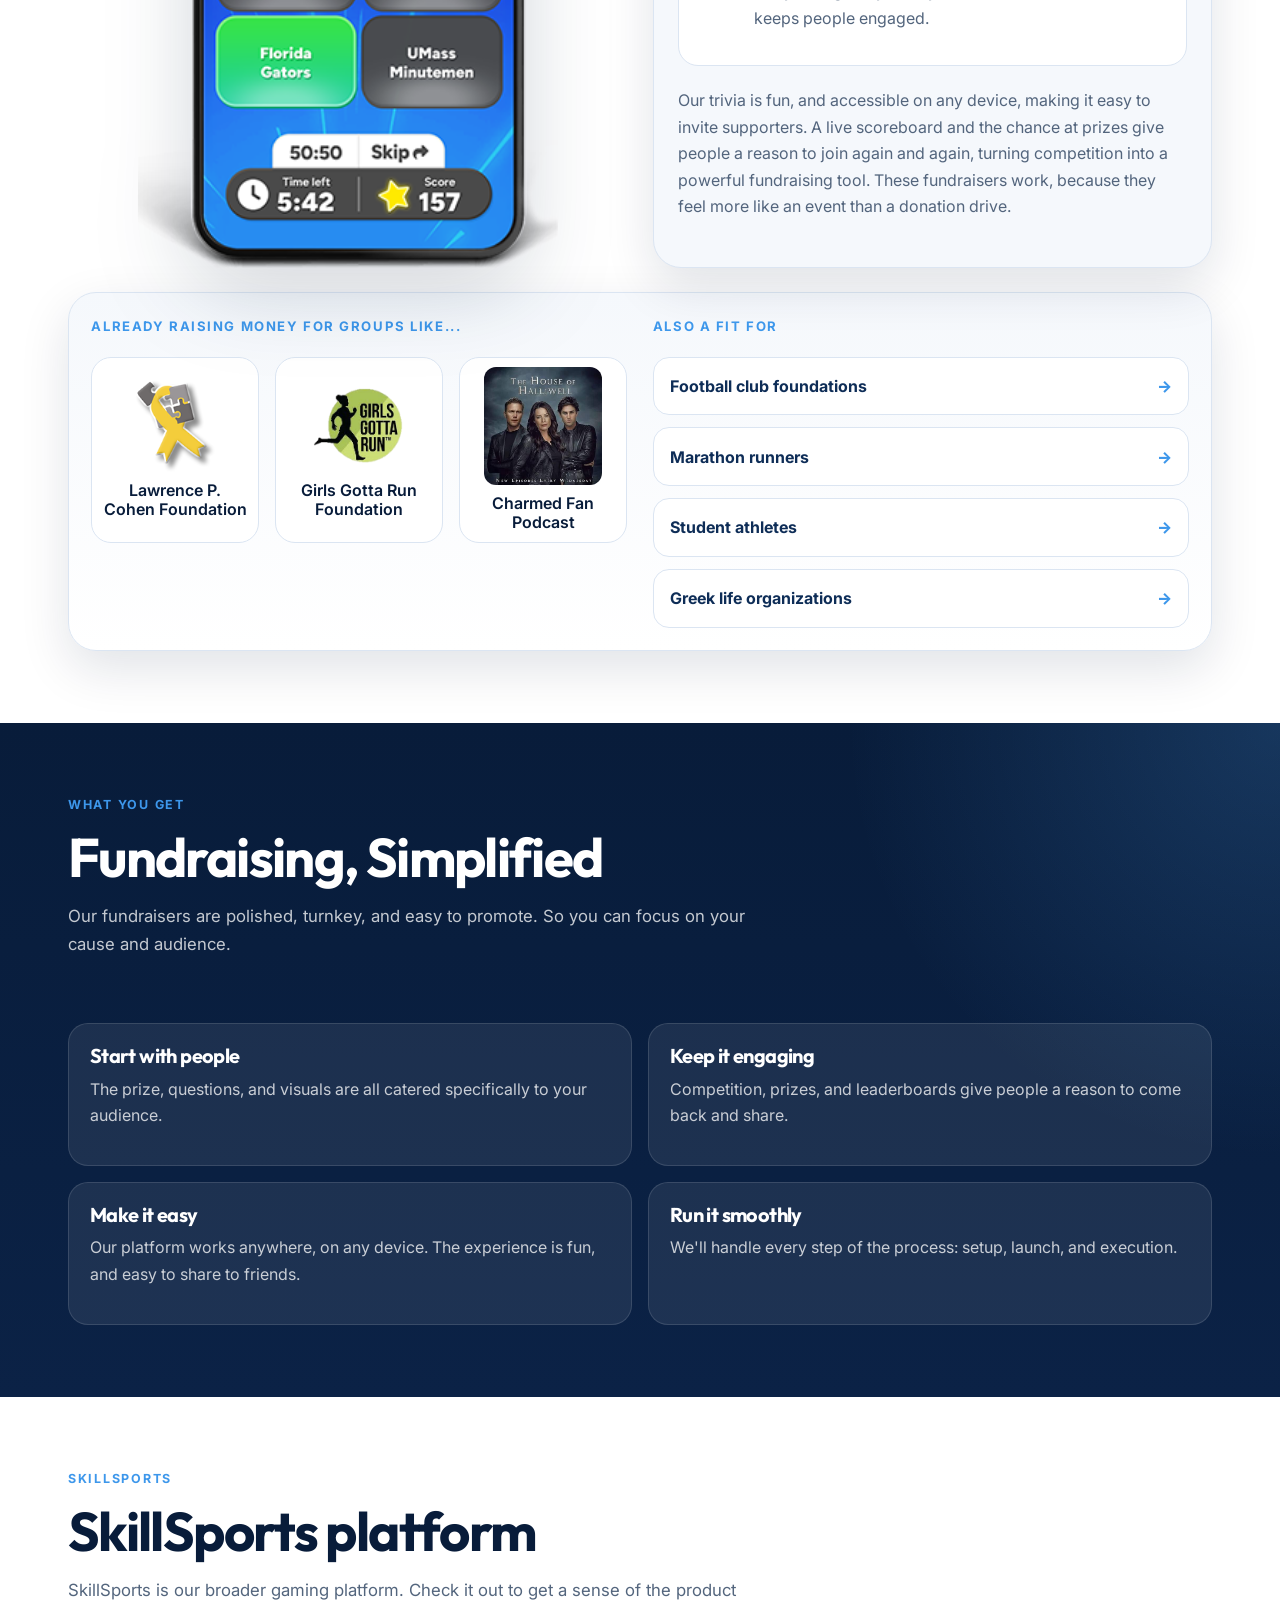
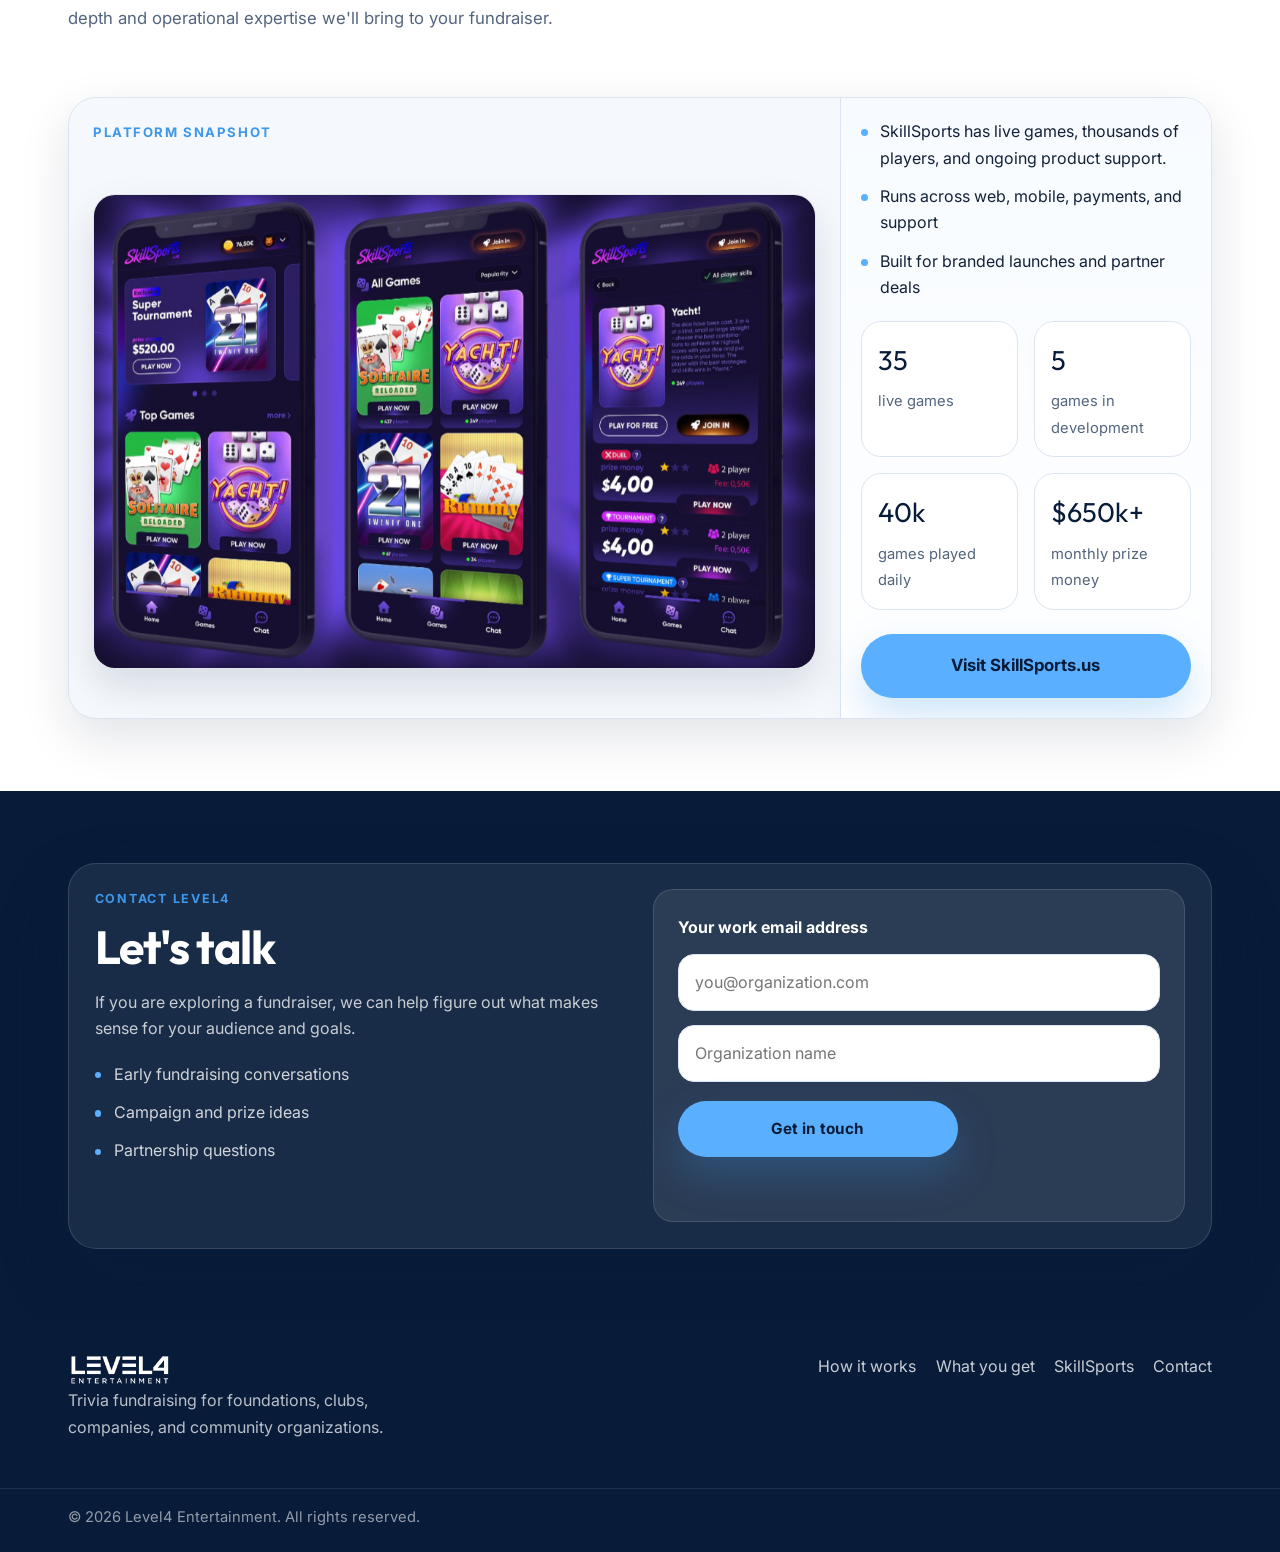
==== commit 50362c0b: "Wording" ====
--- a/index.html
+++ b/index.html
@@ -32,7 +32,20 @@
         <img src="assets/logo.png" alt="Level4 logo" class="nav__logo-mark" width="112" height="44" />
       </a>
 
-      <nav class="nav__links" aria-label="Main navigation">
+      <button
+        type="button"
+        class="nav__toggle"
+        id="navToggle"
+        aria-expanded="false"
+        aria-controls="navLinks"
+        aria-label="Open navigation menu"
+      >
+        <span class="nav__toggle-line" aria-hidden="true"></span>
+        <span class="nav__toggle-line" aria-hidden="true"></span>
+        <span class="nav__toggle-line" aria-hidden="true"></span>
+      </button>
+
+      <nav class="nav__links" id="navLinks" aria-label="Main navigation">
         <a href="#how-it-works">How it works</a>
         <a href="#why-level4">What you get</a>
         <a href="#skillsports">SkillSports</a>
@@ -51,10 +64,10 @@
           <div class="hero__text">
             <div class="hero__badge">Level4 Entertainment</div>
             <h1 class="hero__headline">
-              Level4 powers <span class="hero__accent">trivia fundraising</span>
+              Trivia </br>powered </br><span class="hero__accent">fundraising</span>
             </h1>
             <p class="hero__sub">
-              We help organizations run online trivia fundraisers that are fun to join and built to raise money.
+              We launch online trivia contests that are fun to join and built to raise money.
             </p>
 
             <div class="hero__actions">
@@ -62,11 +75,6 @@
               <a href="#how-it-works" class="btn btn--ghost">See how it works</a>
             </div>
 
-            <ul class="hero__highlights" aria-label="Key highlights">
-              <li>Online trivia fundraising</li>
-              <li>Built for groups with an audience</li>
-              <li>Support from idea to launch</li>
-            </ul>
           </div>
         </div>
       </div>
@@ -83,7 +91,7 @@
             </span>
             <span class="hero__stat-copy">
               <span class="hero__stat-num">3-step</span>
-              <span class="hero__stat-label">easy-to-promote fundraising model</span>
+              <span class="hero__stat-label">easy-to-setup model</span>
             </span>
           </div>
           <div class="hero__stat">
@@ -97,7 +105,7 @@
             </span>
             <span class="hero__stat-copy">
               <span class="hero__stat-num">Digital</span>
-              <span class="hero__stat-label">remote-ready and shareable</span>
+              <span class="hero__stat-label">phone support, playable anywhere</span>
             </span>
           </div>
           <div class="hero__stat">
@@ -111,7 +119,7 @@
             </span>
             <span class="hero__stat-copy">
               <span class="hero__stat-num">Flexible</span>
-              <span class="hero__stat-label">fits foundations, clubs, schools, and companies</span>
+              <span class="hero__stat-label">fits foundations, clubs, and companies</span>
             </span>
           </div>
           <div class="hero__stat">
@@ -122,8 +130,8 @@
               </svg>
             </span>
             <span class="hero__stat-copy">
-              <span class="hero__stat-num">Support</span>
-              <span class="hero__stat-label">planning, setup, and launch help</span>
+              <span class="hero__stat-num">Engaging</span>
+              <span class="hero__stat-label">Entertaining games, that actually raise money</span>
             </span>
           </div>
         </div>
@@ -134,9 +142,9 @@
       <div class="container">
         <div class="section-header">
           <p class="section-eyebrow">How it works</p>
-          <h2 class="section-title">How it works</h2>
+          <h2 class="section-title">3 Easy Steps</h2>
           <p class="section-sub">
-            People join to play, compete, and support the cause at the same time.
+            Start a trivia contest in no time. People join, compete, and support your cause.
           </p>
         </div>
 
@@ -156,8 +164,8 @@
               <article class="hiw__step">
                 <div class="hiw__step-num" aria-hidden="true">01</div>
                 <div>
-                  <h3>Pick the theme</h3>
-                  <p>Choose a theme and prize that make sense for your audience.</p>
+                  <h3>Pick a theme and a Prize</h3>
+                  <p>Choose a theme, and offer a prize your audience will love.</p>
                 </div>
               </article>
 
@@ -165,22 +173,23 @@
                 <div class="hiw__step-num" aria-hidden="true">02</div>
                 <div>
                   <h3>Invite people in</h3>
-                  <p>People join online, pay to play, and share it through your usual channels.</p>
+                  <p>Share the link through all your usual channels. People join online, and pay to play.</p>
                 </div>
               </article>
 
               <article class="hiw__step">
                 <div class="hiw__step-num" aria-hidden="true">03</div>
                 <div>
-                  <h3>Raise money together</h3>
-                  <p>Entry fees bring in money while the live format keeps people engaged.</p>
+                  <h3>Raise money</h3>
+                  <p>Entry fees go to you or your cause, while the live format keeps people engaged.</p>
                 </div>
               </article>
             </div>
 
             <p class="feature-panel__summary">
-              Trivia gives people a reason to show up, compete, invite friends, and come back,
-              which makes fundraising feel more like an event than an ask.
+              Our trivia is fun, and accessible on any device, making it easy to invite supporters.
+              A live scoreboard and the chance at prizes give people a reason to join again and again, turning competition into a powerful fundraising tool.
+              These fundraisers work, because they feel more like an event than a donation drive.
             </p>
           </div>
         </div>
@@ -199,7 +208,7 @@
               </div>
               <div class="fit-panel__client">
                 <img src="assets/HoH.jpeg" alt="Charmed podcast artwork" class="fit-panel__logo fit-panel__logo--poster" />
-                <span>Audience-led fan campaigns</span>
+                <span>Charmed Fan Podcast</span>
               </div>
             </div>
           </div>
@@ -221,20 +230,16 @@
       <div class="container">
         <div class="section-header section-header--left section-header--dark">
           <p class="section-eyebrow">What you get</p>
-          <h2 class="section-title">What you get</h2>
+          <h2 class="section-title">Fundraising, Simplified</h2>
           <p class="section-sub">
-            We help shape the format, keep the launch simple, and make the fundraiser feel polished.
+            Our fundraisers are polished, turnkey, and easy to promote. So you can focus on your cause and audience.
           </p>
         </div>
-
-        <p class="section-kicker">
-          The goal is simple: make it easy for your team to run and easy for supporters to join.
-        </p>
 
         <div class="value-grid">
           <article class="value-card">
             <h3>Start with people</h3>
-            <p>We shape the fundraiser around your audience, your cause, and how people will join.</p>
+            <p>The prize, questions, and visuals are all catered specifically to your audience.</p>
           </article>
           <article class="value-card">
             <h3>Keep it engaging</h3>
@@ -242,11 +247,11 @@
           </article>
           <article class="value-card">
             <h3>Make it easy</h3>
-            <p>You bring the audience and message. We help shape the campaign around it.</p>
+            <p>Our platform works anywhere, on any device. The experience is fun, and easy to share to friends.</p>
           </article>
           <article class="value-card">
             <h3>Run it smoothly</h3>
-            <p>From setup to launch, we help the fundraiser feel clear, organized, and ready to share.</p>
+            <p>We'll handle every step of the process: setup, launch, and execution.</p>
           </article>
         </div>
       </div>
@@ -258,24 +263,51 @@
           <p class="section-eyebrow">SkillSports</p>
           <h2 class="section-title">SkillSports platform</h2>
           <p class="section-sub">
-            SkillSports is our broader gaming platform. It gives a sense of the product depth and
-            day-to-day operations behind the fundraising side.
+            SkillSports is our broader gaming platform. Check it out to get a sense of the product depth and
+            operational expertise we'll bring to your fundraiser.
           </p>
         </div>
 
         <div class="platform-panel split-layout">
           <div class="platform-panel__content">
-            <p class="feature-panel__eyebrow">Platform snapshot</p>
-            <p>
-              SkillSports is our larger skill gaming platform, with live games, active development,
-              and ongoing product support.
-            </p>
-
+            <div class="platform-panel__lead">
+              <p class="feature-panel__eyebrow">Platform snapshot</p>
+              <div class="platform-panel__image">
+                <img
+                  src="assets/skillsports.png"
+                  alt="SkillSports product screens showing game selection and gameplay"
+                  width="986"
+                  height="645"
+                />
+              </div>
+            </div>
+          </div>
+
+          <div class="platform-panel__media">
             <ul class="feature-list">
+              <li>SkillSports has live games, thousands of players, and ongoing product support.</li>
+              <li>Runs across web, mobile, payments, and support</li>
               <li>Built for branded launches and partner deals</li>
-              <li>Runs across web, mobile, payments, and support</li>
-              <li>Shows the wider platform work behind the team</li>
             </ul>
+
+            <div class="metrics-grid">
+              <article class="metric-card">
+                <span class="metric-card__value">35</span>
+                <span class="metric-card__label">live games</span>
+              </article>
+              <article class="metric-card">
+                <span class="metric-card__value">5</span>
+                <span class="metric-card__label">games in development</span>
+              </article>
+              <article class="metric-card">
+                <span class="metric-card__value">40k</span>
+                <span class="metric-card__label">games played daily</span>
+              </article>
+              <article class="metric-card">
+                <span class="metric-card__value">$650k+</span>
+                <span class="metric-card__label">monthly prize money</span>
+              </article>
+            </div>
 
             <a
               href="https://skillsports.us"
@@ -286,36 +318,6 @@
               Visit SkillSports.us
             </a>
           </div>
-
-          <div class="platform-panel__media">
-            <div class="platform-panel__image">
-              <img
-                src="assets/skillsports.png"
-                alt="SkillSports product screens showing game selection and gameplay"
-                width="986"
-                height="645"
-              />
-            </div>
-
-            <div class="metrics-grid">
-              <article class="metric-card">
-                <span class="metric-card__value">35</span>
-                <span class="metric-card__label">live games</span>
-              </article>
-              <article class="metric-card">
-                <span class="metric-card__value">5</span>
-                <span class="metric-card__label">games in development</span>
-              </article>
-              <article class="metric-card">
-                <span class="metric-card__value">40k</span>
-                <span class="metric-card__label">games played daily</span>
-              </article>
-              <article class="metric-card">
-                <span class="metric-card__value">$650k+</span>
-                <span class="metric-card__label">monthly prize money</span>
-              </article>
-            </div>
-          </div>
         </div>
       </div>
     </section>
@@ -324,10 +326,10 @@
       <div class="container">
         <div class="cta__inner">
           <div class="cta__text">
-            <p class="section-eyebrow">Let's talk</p>
-            <h2 class="cta__title">Tell us what fits</h2>
+            <p class="section-eyebrow">Contact Level4</p>
+            <h2 class="cta__title">Let's talk</h2>
             <p class="cta__sub">
-              If you are exploring a fundraiser, we can help you figure out what makes sense for
+              If you are exploring a fundraiser, we can help figure out what makes sense for
               your audience and goals.
             </p>
             <ul class="contact__perks" aria-label="Ideal conversations">
@@ -340,27 +342,25 @@
           <div class="cta__form-wrap">
             <form class="contact-form" id="interestForm" novalidate aria-label="Contact Level4">
               <label for="emailInput" class="contact-form__label">Your work email address</label>
-              <div class="contact-form__row">
-                <input
-                  type="email"
-                  id="emailInput"
-                  name="email"
-                  class="contact-form__input"
-                  placeholder="you@organization.com"
-                  autocomplete="email"
-                  required
-                  aria-required="true"
-                  aria-describedby="formMessage"
-                />
-                <button type="submit" class="btn btn--primary contact-form__button">Get in touch</button>
-              </div>
+              <input
+                type="email"
+                id="emailInput"
+                name="email"
+                class="contact-form__input contact-form__input--email"
+                placeholder="you@organization.com"
+                autocomplete="email"
+                required
+                aria-required="true"
+                aria-describedby="formMessage"
+              />
               <input
                 type="text"
                 name="organization"
-                class="contact-form__input"
+                class="contact-form__input contact-form__input--organization"
                 placeholder="Organization name"
                 autocomplete="organization"
               />
+              <button type="submit" class="btn btn--primary contact-form__button">Get in touch</button>
               <p class="contact-form__message" id="formMessage" role="status" aria-live="polite"></p>
             </form>
           </div>
--- a/css/styles.css
+++ b/css/styles.css
@@ -122,6 +122,8 @@
 }
 
 .section-header {
+  display: grid;
+  justify-items: center;
   max-width: 760px;
   margin: 0 auto 3rem;
   text-align: center;
@@ -129,6 +131,7 @@
 
 .section-header--left {
   margin-inline: 0;
+  justify-items: start;
   text-align: left;
 }
 
@@ -150,6 +153,13 @@
 .section-sub {
   font-size: 1.05rem;
   max-width: 64ch;
+  margin-inline: auto;
+  text-align: center;
+}
+
+.section-header--left .section-sub {
+  margin-inline: 0;
+  text-align: left;
 }
 
 .section-header--dark .section-title,
@@ -236,6 +246,37 @@
   align-items: center;
 }
 
+.nav__toggle {
+  display: none;
+  align-items: center;
+  justify-content: center;
+  gap: 0.3rem;
+  width: 3rem;
+  height: 3rem;
+  padding: 0;
+  border: 1px solid rgba(255, 255, 255, 0.18);
+  border-radius: 999px;
+  background: rgba(255, 255, 255, 0.08);
+  color: var(--white);
+  cursor: pointer;
+  transition: background var(--t), border-color var(--t), transform var(--t);
+}
+
+.nav__toggle:hover,
+.nav__toggle:focus-visible {
+  background: rgba(255, 255, 255, 0.14);
+  border-color: rgba(255, 255, 255, 0.34);
+}
+
+.nav__toggle-line {
+  display: block;
+  width: 1.1rem;
+  height: 2px;
+  border-radius: 999px;
+  background: currentColor;
+  transition: transform var(--t), opacity var(--t);
+}
+
 .nav__logo-mark,
 .footer__logo {
   width: 104px;
@@ -265,6 +306,18 @@
   background: rgba(90, 176, 255, 0.18);
   color: var(--white) !important;
   border: 1px solid rgba(90, 176, 255, 0.34);
+}
+
+.nav.is-open .nav__toggle-line:nth-child(1) {
+  transform: translateY(8px) rotate(45deg);
+}
+
+.nav.is-open .nav__toggle-line:nth-child(2) {
+  opacity: 0;
+}
+
+.nav.is-open .nav__toggle-line:nth-child(3) {
+  transform: translateY(-8px) rotate(-45deg);
 }
 
 .hero {
@@ -296,8 +349,8 @@
 
 .hero__overlay {
   background: linear-gradient(rgba(8, 18, 78, 0.2), rgba(8, 28, 78, 0.92));
-  mask: radial-gradient(circle at top right, rgba(0, 0, 0, 0.45), rgba(0, 0, 0, 1) 70%);
-  backdrop-filter: blur(10px);
+  mask: radial-gradient(circle at right, rgba(0, 0, 0, 0.45), rgba(0, 0, 0, 1) 70%);
+  backdrop-filter: blur(7px);
 }
 
 .hero__content {
@@ -614,23 +667,39 @@
 }
 
 .platform-panel__content {
+  display: grid;
+  gap: 1.5rem;
   padding: 1.5rem;
+}
+
+.platform-panel__lead {
+  display: grid;
+  gap: 0.8rem;
 }
 
 .platform-panel__media {
   display: flex;
   flex-direction: column;
   align-items: stretch;
-  padding: 1rem;
+  justify-content: flex-start;
+  padding: 1.5rem;
   background: linear-gradient(180deg, #eef5ff, #ffffff);
   border-top: 1px solid var(--line);
 }
 
+.platform-panel__copy {
+  max-width: 42rem;
+}
+
+.platform-panel__copy > p:not(.feature-panel__eyebrow) {
+  margin-bottom: 0;
+}
+
 .platform-panel__image {
   width: 100%;
 }
 
-.platform-panel__media img {
+.platform-panel__image img {
   width: 100%;
   height: auto;
   border-radius: calc(var(--radius-lg) - 6px);
@@ -639,7 +708,33 @@
 }
 
 .platform-panel__media .metrics-grid {
-  margin: 1rem 0 0;
+  margin: 0;
+}
+
+.platform-panel__media .feature-list {
+  margin: 0 0 1.25rem;
+}
+
+.platform-panel__media .metric-card {
+  padding: 1rem;
+  background: rgba(255, 255, 255, 0.92);
+  box-shadow: none;
+}
+
+.platform-panel__media .metric-card__value {
+  font-size: 1.7rem;
+}
+
+.platform-panel__media .metric-card__label {
+  font-size: 0.92rem;
+}
+
+.platform-panel__media .feature-panel__cta {
+  width: 100%;
+  min-height: 64px;
+  margin-top: 1.5rem;
+  padding: 1rem 1.75rem;
+  font-size: 1.05rem;
 }
 
 .fit-panel__clients,
@@ -901,12 +996,6 @@
   font-weight: 700;
 }
 
-.contact-form__row {
-  display: flex;
-  flex-direction: column;
-  gap: 0.85rem;
-}
-
 .contact-form__input {
   width: 100%;
   min-height: 52px;
@@ -924,6 +1013,7 @@
 
 .contact-form__button {
   width: 100%;
+  margin-top: 0.35rem;
 }
 
 .contact-form__message {
@@ -989,13 +1079,9 @@
     --gutter: 1.75rem;
   }
 
-  .contact-form__row {
-    flex-direction: row;
-  }
-
   .contact-form__button {
-    width: auto;
-    min-width: 190px;
+    width: min(100%, 280px);
+    min-width: 250px;
   }
 
   .hero__stats-inner {
@@ -1015,36 +1101,93 @@
   }
 
   .platform-panel {
-    grid-template-columns: minmax(0, 0.92fr) minmax(0, 1.08fr);
+    grid-template-columns: minmax(0, 1.35fr) minmax(280px, 0.65fr);
   }
 
   .platform-panel__media {
     border-top: 0;
     border-left: 1px solid var(--line);
+    padding: 1.25rem;
+    background: linear-gradient(180deg, #f7fbff, #ffffff);
   }
 }
 
 @media (max-width: 720px) {
+  body.nav-open {
+    overflow: hidden;
+  }
+
+  .hero__bg {
+    background-position: 62% center;
+  }
+
   .nav {
     height: auto;
-    background: rgba(8, 28, 58, 0.92);
+    background: rgba(8, 28, 58, var(--mobile-nav-opacity, 0));
+    box-shadow: 0 12px 30px rgba(8, 28, 58, var(--mobile-nav-shadow-opacity, 0));
+  }
+
+  .nav.scrolled,
+  .nav.is-open {
+    background: rgba(8, 28, 58, var(--mobile-nav-opacity, 0));
+    box-shadow: 0 12px 30px rgba(8, 28, 58, var(--mobile-nav-shadow-opacity, 0));
+    backdrop-filter: none;
+  }
+
+  .nav.is-open {
+    background: #081c3a;
     box-shadow: 0 12px 30px rgba(8, 28, 58, 0.24);
   }
 
-  .nav__inner,
+  .nav__inner {
+    flex-wrap: wrap;
+    align-items: center;
+    padding-block: 0.7rem;
+  }
+
   .footer__inner {
     flex-direction: column;
     align-items: flex-start;
     padding-block: 1rem;
   }
 
+  .nav__toggle {
+    display: inline-flex;
+    flex-direction: column;
+    margin-left: auto;
+  }
+
   .nav__links {
-    flex-wrap: wrap;
-    gap: 0.9rem 1rem;
+    display: grid;
+    gap: 1rem;
+    width: 100%;
+    max-height: 0;
+    overflow: hidden;
+    opacity: 0;
+    pointer-events: none;
+    transform: translateY(-0.5rem);
+    transition: max-height var(--t), opacity var(--t), transform var(--t), padding-top var(--t);
+  }
+
+  .nav.is-open .nav__links {
+    max-height: 24rem;
+    padding-top: 1rem;
+    opacity: 1;
+    pointer-events: auto;
+    transform: translateY(0);
+  }
+
+  .nav__links a {
+    width: fit-content;
+  }
+
+  .nav__cta {
+    width: 100%;
+    text-align: center;
   }
 
   .hero__content {
-    padding-top: 10rem;
+    padding-top: calc(var(--nav-height) + 2.5rem);
   }
 
   .metrics-grid,
@@ -1062,11 +1205,16 @@
   .hero__headline,
   .cta__title,
   .section-title {
+    margin-top: 3rem;
     max-width: none;
   }
-
+  
+  .hero__overlay {
+    mask: radial-gradient(circle at bottom right, rgba(0, 0, 0, 0.45), rgba(0, 0, 0, 1) 70%);
+  }
   .hero__actions {
     display: grid;
+    margin-bottom: 5rem;
   }
 
   .btn {
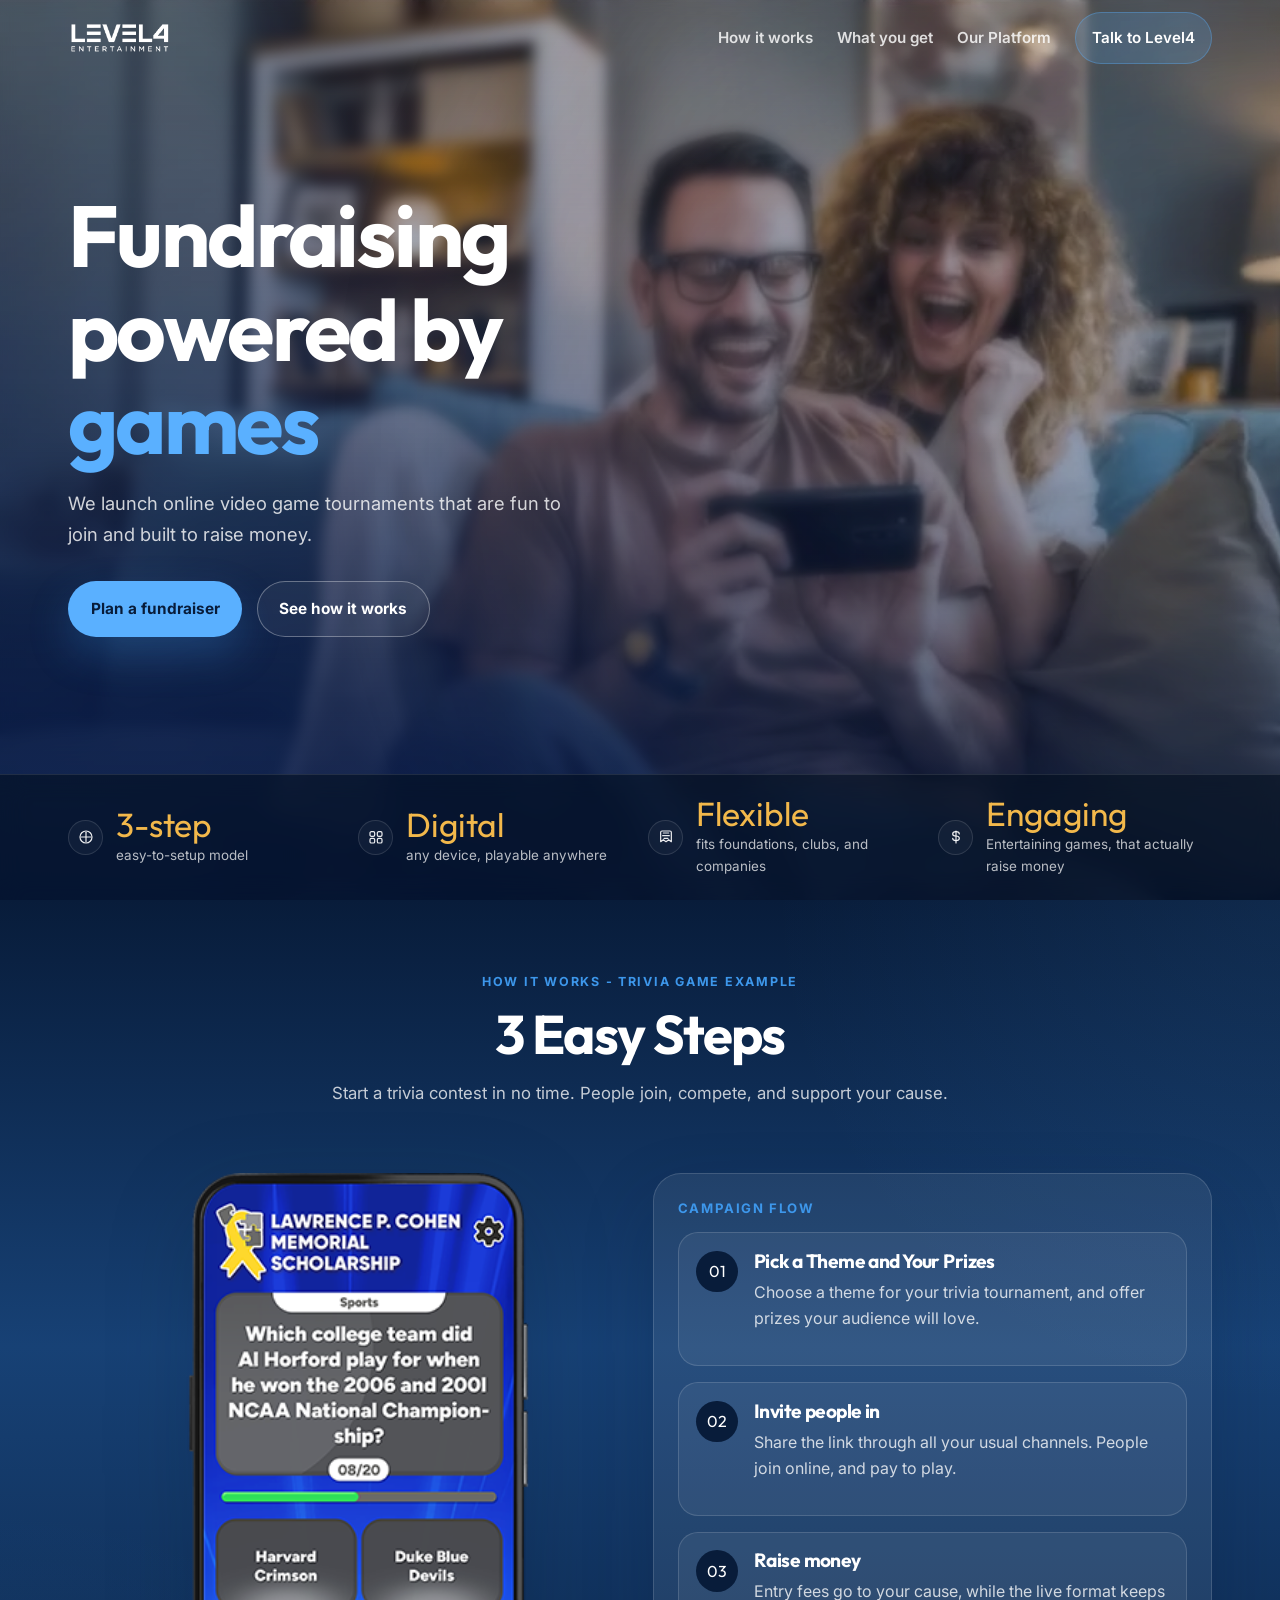
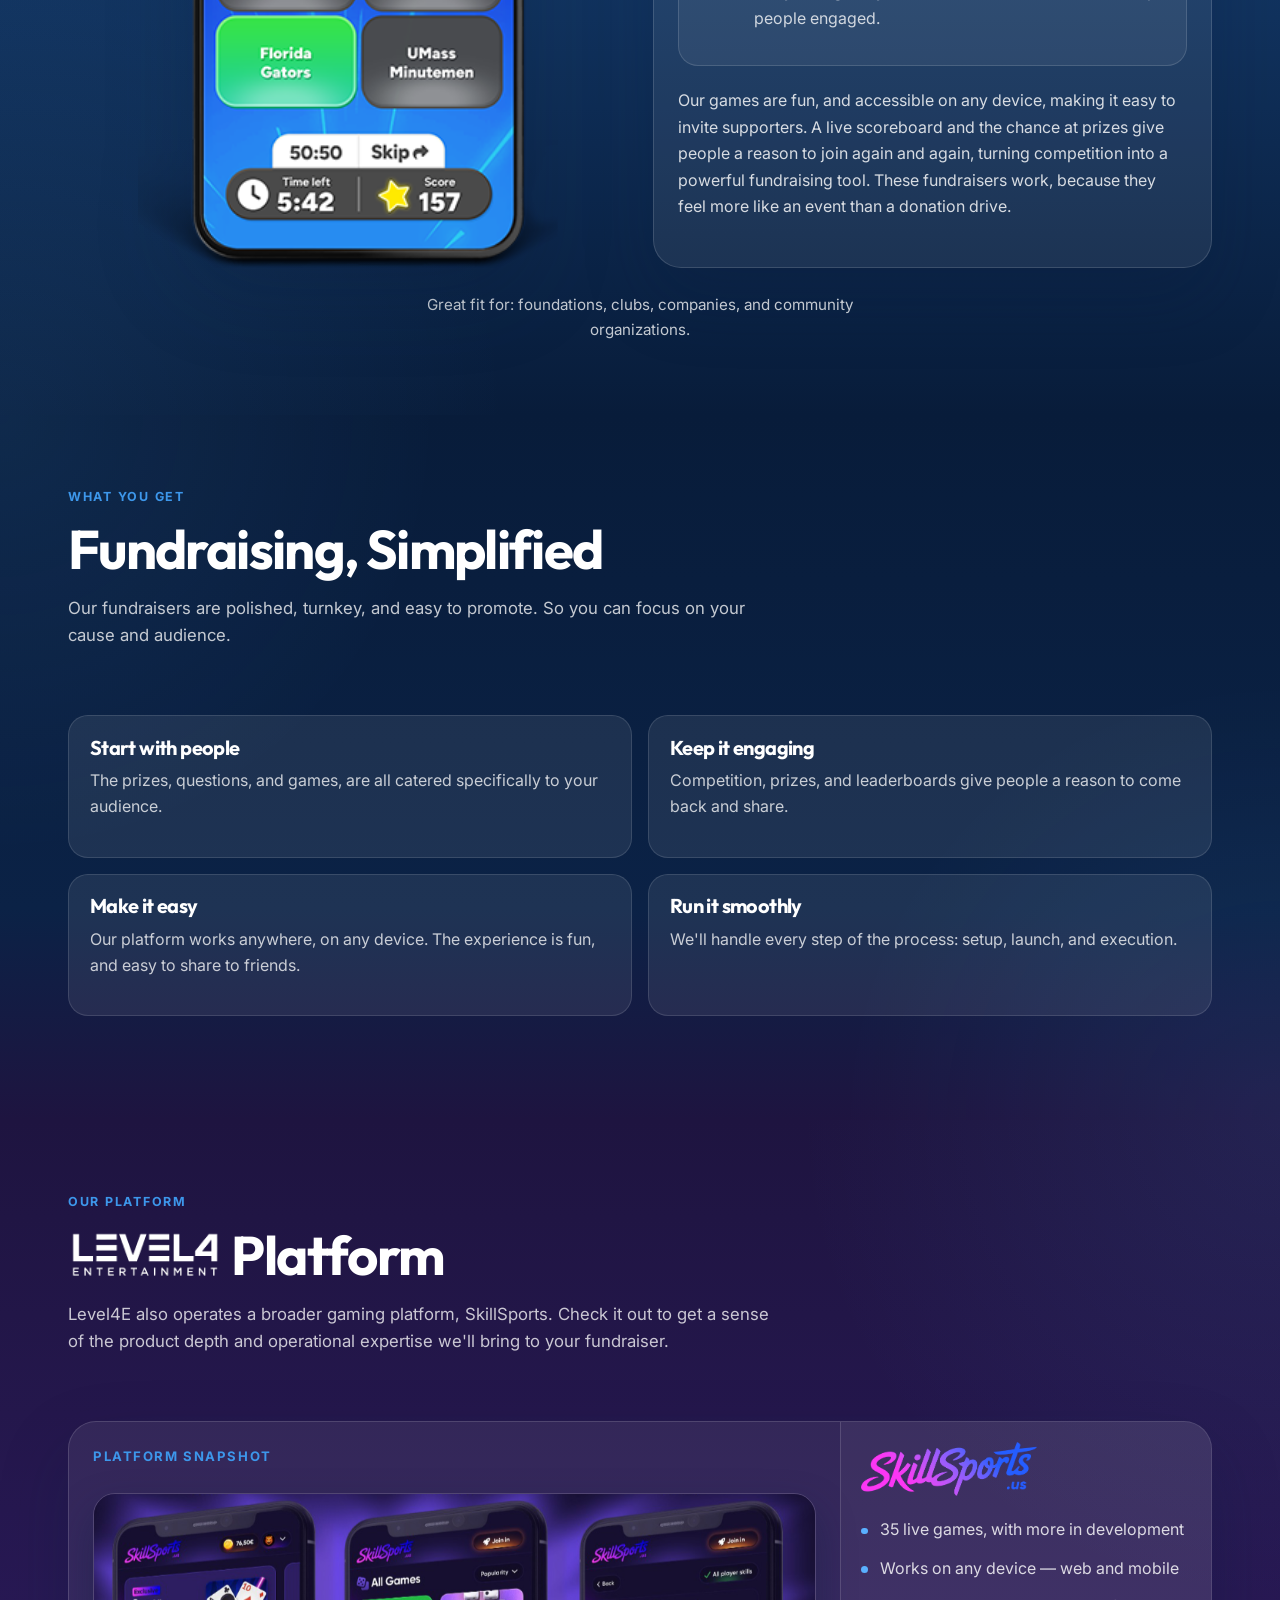
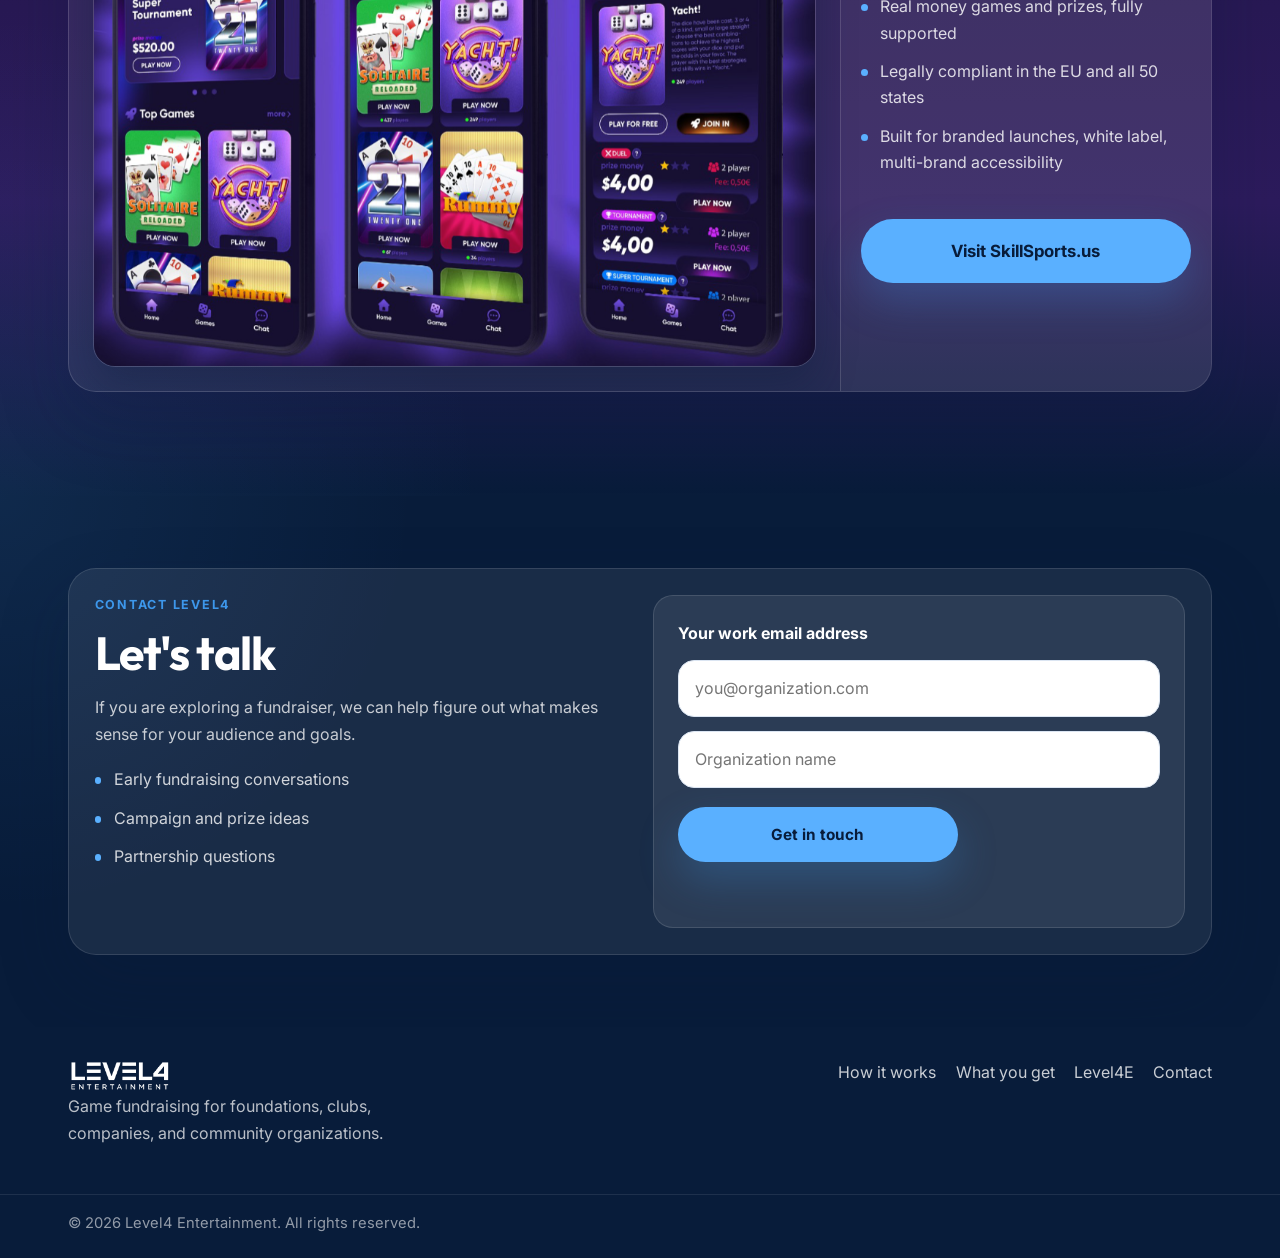
==== commit bd758e5b: "Visuals" ====
--- a/index.html
+++ b/index.html
@@ -5,16 +5,16 @@
   <meta name="viewport" content="width=device-width, initial-scale=1.0" />
   <meta
     name="description"
-    content="Level4 helps foundations, clubs, companies, and community organizations run online trivia fundraisers that engage supporters and raise money."
+    content="Level4 helps foundations, clubs, companies, and community organizations run online game fundraisers that engage supporters and raise money."
   />
   <meta name="theme-color" content="#081c3a" />
-  <meta property="og:title" content="Level4 Trivia Fundraising" />
+  <meta property="og:title" content="Level4 Game Fundraising" />
   <meta
     property="og:description"
-    content="Online trivia fundraising for organizations that want a more engaging way to raise money."
+    content="Online game fundraising for organizations that want a more engaging way to raise money."
   />
   <meta property="og:type" content="website" />
-  <title>Level4 | Trivia Fundraising for Organizations</title>
+  <title>Level4 | Fundraising Powered by Games</title>
 
   <link rel="preconnect" href="https://fonts.googleapis.com" />
   <link rel="preconnect" href="https://fonts.gstatic.com" crossorigin />
@@ -48,7 +48,7 @@
       <nav class="nav__links" id="navLinks" aria-label="Main navigation">
         <a href="#how-it-works">How it works</a>
         <a href="#why-level4">What you get</a>
-        <a href="#skillsports">SkillSports</a>
+        <a href="#level4e-platform">Our Platform</a>
         <a href="#contact" class="nav__cta">Talk to Level4</a>
       </nav>
     </div>
@@ -62,12 +62,11 @@
       <div class="hero__content container">
         <div class="hero__layout">
           <div class="hero__text">
-            <div class="hero__badge">Level4 Entertainment</div>
             <h1 class="hero__headline">
-              Trivia </br>powered </br><span class="hero__accent">fundraising</span>
+              Fundraising </br>powered by </br><span class="hero__accent">games</span>
             </h1>
             <p class="hero__sub">
-              We launch online trivia contests that are fun to join and built to raise money.
+              We launch online video game tournaments that are fun to join and built to raise money.
             </p>
 
             <div class="hero__actions">
@@ -105,7 +104,7 @@
             </span>
             <span class="hero__stat-copy">
               <span class="hero__stat-num">Digital</span>
-              <span class="hero__stat-label">phone support, playable anywhere</span>
+              <span class="hero__stat-label">any device, playable anywhere</span>
             </span>
           </div>
           <div class="hero__stat">
@@ -138,10 +137,10 @@
       </div>
     </section>
 
-    <section class="section section--light" id="how-it-works">
-      <div class="container">
-        <div class="section-header">
-          <p class="section-eyebrow">How it works</p>
+    <section class="section section--sky" id="how-it-works">
+      <div class="container">
+        <div class="section-header section-header--dark">
+          <p class="section-eyebrow">How It Works - Trivia Game Example</p>
           <h2 class="section-title">3 Easy Steps</h2>
           <p class="section-sub">
             Start a trivia contest in no time. People join, compete, and support your cause.
@@ -159,13 +158,13 @@
           </div>
 
           <div class="feature-panel">
-            <p class="feature-panel__eyebrow">Campaign flow</p>
+            <p class="feature-panel__eyebrow">Campaign Flow</p>
             <div class="hiw__steps">
               <article class="hiw__step">
                 <div class="hiw__step-num" aria-hidden="true">01</div>
                 <div>
-                  <h3>Pick a theme and a Prize</h3>
-                  <p>Choose a theme, and offer a prize your audience will love.</p>
+                  <h3>Pick a Theme and Your Prizes</h3>
+                  <p>Choose a theme for your trivia tournament, and offer prizes your audience will love.</p>
                 </div>
               </article>
 
@@ -181,48 +180,20 @@
                 <div class="hiw__step-num" aria-hidden="true">03</div>
                 <div>
                   <h3>Raise money</h3>
-                  <p>Entry fees go to you or your cause, while the live format keeps people engaged.</p>
+                  <p>Entry fees go to your cause, while the live format keeps people engaged.</p>
                 </div>
               </article>
             </div>
 
             <p class="feature-panel__summary">
-              Our trivia is fun, and accessible on any device, making it easy to invite supporters.
+              Our games are fun, and accessible on any device, making it easy to invite supporters.
               A live scoreboard and the chance at prizes give people a reason to join again and again, turning competition into a powerful fundraising tool.
               These fundraisers work, because they feel more like an event than a donation drive.
             </p>
           </div>
         </div>
 
-        <div class="fit-panel proof-layout">
-          <div>
-            <p class="fit-panel__eyebrow">Already raising money for groups like...</p>
-            <div class="fit-panel__clients">
-              <div class="fit-panel__client">
-                <img src="assets/LPClogo.png" alt="Lawrence P. Cohen Foundation logo" class="fit-panel__logo" />
-                <span>Lawrence P. Cohen Foundation</span>
-              </div>
-              <div class="fit-panel__client">
-                <img src="assets/GGRlogo.webp" alt="Girls Gotta Run Foundation logo" class="fit-panel__logo" />
-                <span>Girls Gotta Run Foundation</span>
-              </div>
-              <div class="fit-panel__client">
-                <img src="assets/HoH.jpeg" alt="Charmed podcast artwork" class="fit-panel__logo fit-panel__logo--poster" />
-                <span>Charmed Fan Podcast</span>
-              </div>
-            </div>
-          </div>
-
-          <div>
-            <p class="fit-panel__eyebrow">Also a fit for</p>
-            <div class="fit-panel__links" aria-label="Example landing pages">
-              <a class="fit-panel__link" href="https://example.com/football-club-foundations">Football club foundations</a>
-              <a class="fit-panel__link" href="https://example.com/marathon-runners">Marathon runners</a>
-              <a class="fit-panel__link" href="https://example.com/student-athletes">Student athletes</a>
-              <a class="fit-panel__link" href="https://example.com/greek-life-organizations">Greek life organizations</a>
-            </div>
-          </div>
-        </div>
+        <p class="fit-note">Great fit for: foundations, clubs, companies, and community organizations.</p>
       </div>
     </section>
 
@@ -239,7 +210,7 @@
         <div class="value-grid">
           <article class="value-card">
             <h3>Start with people</h3>
-            <p>The prize, questions, and visuals are all catered specifically to your audience.</p>
+            <p>The prizes, questions, and games, are all catered specifically to your audience.</p>
           </article>
           <article class="value-card">
             <h3>Keep it engaging</h3>
@@ -257,14 +228,17 @@
       </div>
     </section>
 
-    <section class="section section--plain" id="skillsports">
-      <div class="container">
-        <div class="section-header section-header--left">
-          <p class="section-eyebrow">SkillSports</p>
-          <h2 class="section-title">SkillSports platform</h2>
+    <section class="section section--purple" id="level4e-platform">
+      <div class="container">
+        <div class="section-header section-header--left section-header--dark">
+          <p class="section-eyebrow">Our Platform</p>
+          <h2 class="section-title level4e-heading">
+            <img src="assets/logo.png" alt="Level4E" class="level4e-heading__logo" />
+            Platform
+          </h2>
           <p class="section-sub">
-            SkillSports is our broader gaming platform. Check it out to get a sense of the product depth and
-            operational expertise we'll bring to your fundraiser.
+            Level4E also operates a broader gaming platform, SkillSports. Check it out to get a sense of the
+            product depth and operational expertise we'll bring to your fundraiser.
           </p>
         </div>
 
@@ -284,33 +258,23 @@
           </div>
 
           <div class="platform-panel__media">
+            <img
+              src="assets/skillsportslogo.png"
+              alt="SkillSports"
+              class="platform-panel__wordmark"
+              width="934"
+              height="290"
+            />
             <ul class="feature-list">
-              <li>SkillSports has live games, thousands of players, and ongoing product support.</li>
-              <li>Runs across web, mobile, payments, and support</li>
-              <li>Built for branded launches and partner deals</li>
+              <li>35 live games, with more in development</li>
+              <li>Works on any device — web and mobile</li>
+              <li>Real money games and prizes, fully supported</li>
+              <li>Legally compliant in the EU and all 50 states</li>
+              <li>Built for branded launches, white label, multi-brand accessibility</li>
             </ul>
 
-            <div class="metrics-grid">
-              <article class="metric-card">
-                <span class="metric-card__value">35</span>
-                <span class="metric-card__label">live games</span>
-              </article>
-              <article class="metric-card">
-                <span class="metric-card__value">5</span>
-                <span class="metric-card__label">games in development</span>
-              </article>
-              <article class="metric-card">
-                <span class="metric-card__value">40k</span>
-                <span class="metric-card__label">games played daily</span>
-              </article>
-              <article class="metric-card">
-                <span class="metric-card__value">$650k+</span>
-                <span class="metric-card__label">monthly prize money</span>
-              </article>
-            </div>
-
             <a
-              href="https://skillsports.us"
+              href="https://beta.skillsports.us"
               class="btn btn--primary feature-panel__cta"
               target="_blank"
               rel="noreferrer"
@@ -373,13 +337,13 @@
     <div class="footer__inner container">
       <div class="footer__brand">
         <img src="assets/logo.png" alt="Level4 logo" class="footer__logo" width="112" height="44" />
-        <p>Trivia fundraising for foundations, clubs, companies, and community organizations.</p>
+        <p>Game fundraising for foundations, clubs, companies, and community organizations.</p>
       </div>
 
       <nav class="footer__links" aria-label="Footer navigation">
         <a href="#how-it-works">How it works</a>
         <a href="#why-level4">What you get</a>
-        <a href="#skillsports">SkillSports</a>
+        <a href="#level4e-platform">Level4E</a>
         <a href="#contact">Contact</a>
       </nav>
     </div>
--- a/css/styles.css
+++ b/css/styles.css
@@ -8,6 +8,8 @@
   --cyan: #5ab0ff;
   --cyan-strong: #3d97eb;
   --gold: #f2b84b;
+  --purple-950: #1e1440;
+  --purple-900: #2c1b5c;
   --white: #ffffff;
   --ink: #132238;
   --ink-soft: #53657d;
@@ -102,22 +104,35 @@
   padding-block: 4.5rem;
 }
 
-.section--light {
-  background: var(--white);
-}
-
-.section--plain {
-  background: var(--white);
-}
-
-.section--tint {
-  background: #f6f9fc;
+.section--sky {
+  background:
+    radial-gradient(circle at top right, rgba(90, 176, 255, 0.09), transparent 30%),
+    radial-gradient(circle at bottom left, rgba(90, 176, 255, 0.09), transparent 30%),
+    linear-gradient(180deg, var(--blue-950) 0%, var(--blue-800) 40%, var(--blue-950) 100%);
+  color: var(--white);
 }
 
 .section--dark {
   background:
-    radial-gradient(circle at top right, rgba(90, 176, 255, 0.18), transparent 30%),
-    linear-gradient(180deg, var(--blue-950), #0b2246);
+    radial-gradient(circle at top left, rgba(90, 176, 255, 0.09), transparent 30%),
+    radial-gradient(circle at bottom right, rgba(90, 176, 255, 0.09), transparent 30%),
+    linear-gradient(180deg, var(--blue-950) 0%, #0b2246 70%, var(--purple-950) 100%);
+  color: var(--white);
+}
+
+#why-level4 {
+  padding-bottom: 6.5rem;
+}
+
+#level4e-platform {
+  padding-bottom: 6.5rem;
+}
+
+.section--purple {
+  background:
+    radial-gradient(circle at top right, rgba(90, 176, 255, 0.09), transparent 30%),
+    radial-gradient(circle at bottom left, rgba(90, 176, 255, 0.09), transparent 30%),
+    linear-gradient(180deg, var(--purple-950) 0%, var(--purple-900) 70%, var(--blue-950) 100%);
   color: var(--white);
 }
 
@@ -148,6 +163,17 @@
   margin-bottom: 1rem;
   color: var(--blue-950);
   font-size: clamp(2rem, 5vw, 3.4rem);
+}
+
+.level4e-heading {
+  display: flex;
+  align-items: center;
+  gap: 0.5rem;
+}
+
+.level4e-heading__logo {
+  height: 0.95em;
+  width: auto;
 }
 
 .section-sub {
@@ -337,9 +363,7 @@
 }
 
 .hero__bg {
-  background:
-    radial-gradient(circle at top right, rgba(90, 176, 255, 0.18), transparent 28%),
-    url("https://images.unsplash.com/photo-1753351057972-daf1ab19548e?auto=format&fit=crop&w=1800&q=80");
+  background: url("../assets/two_gamers.png");
   background-repeat: no-repeat;
   background-size: cover;
   background-position: center;
@@ -566,16 +590,24 @@
   align-items: stretch;
 }
 
-.feature-panel,
 .proof-panel,
-.fit-panel,
-.proof-card,
-.platform-panel {
+.proof-card {
   overflow: hidden;
   border-radius: var(--radius-lg);
   background: var(--surface);
   border: 1px solid var(--line);
   box-shadow: var(--shadow);
+  color: var(--ink-soft);
+}
+
+.platform-panel,
+.feature-panel {
+  overflow: hidden;
+  border-radius: var(--radius-lg);
+  background: rgba(255, 255, 255, 0.07);
+  border: 1px solid rgba(255, 255, 255, 0.14);
+  box-shadow: var(--shadow-lg);
+  color: rgba(255, 255, 255, 0.82);
 }
 
 .feature-panel {
@@ -583,8 +615,7 @@
 }
 
 .feature-panel__eyebrow,
-.proof-panel__eyebrow,
-.fit-panel__eyebrow {
+.proof-panel__eyebrow {
   margin-bottom: 0.8rem;
   color: var(--cyan-strong);
   font-size: 0.82rem;
@@ -596,13 +627,11 @@
 .hiw__steps,
 .value-grid,
 .metrics-grid,
-.proof-grid,
-.fit-panel__clients {
+.proof-grid {
   display: grid;
   gap: 1rem;
 }
 
-.split-layout + .fit-panel,
 .value-grid,
 .metrics-grid {
   margin-top: 1.5rem;
@@ -615,14 +644,18 @@
   align-items: start;
   padding: 1.1rem;
   border-radius: var(--radius);
-  background: var(--white);
-  border: 1px solid var(--line);
+  background: rgba(255, 255, 255, 0.06);
+  border: 1px solid rgba(255, 255, 255, 0.14);
 }
 
 .hiw__step h3 {
   margin-bottom: 0.45rem;
-  color: var(--blue-950);
+  color: var(--white);
   font-size: 1.2rem;
+}
+
+.hiw__step p {
+  color: rgba(255, 255, 255, 0.78);
 }
 
 .hiw__step-num {
@@ -656,6 +689,7 @@
 .feature-panel__summary {
   margin: 1.35rem 0 0;
   max-width: 34rem;
+  color: rgba(255, 255, 255, 0.82);
 }
 
 .feature-panel__cta {
@@ -683,8 +717,14 @@
   align-items: stretch;
   justify-content: flex-start;
   padding: 1.5rem;
-  background: linear-gradient(180deg, #eef5ff, #ffffff);
-  border-top: 1px solid var(--line);
+  background: rgba(255, 255, 255, 0.04);
+  border-top: 1px solid rgba(255, 255, 255, 0.14);
+}
+
+.platform-panel__wordmark {
+  width: 11rem;
+  height: auto;
+  margin-bottom: 1.25rem;
 }
 
 .platform-panel__copy {
@@ -703,8 +743,8 @@
   width: 100%;
   height: auto;
   border-radius: calc(var(--radius-lg) - 6px);
-  border: 1px solid rgba(8, 28, 58, 0.08);
-  box-shadow: 0 18px 38px rgba(8, 28, 58, 0.12);
+  border: 1px solid rgba(255, 255, 255, 0.14);
+  box-shadow: 0 18px 38px rgba(8, 28, 58, 0.35);
 }
 
 .platform-panel__media .metrics-grid {
@@ -717,7 +757,7 @@
 
 .platform-panel__media .metric-card {
   padding: 1rem;
-  background: rgba(255, 255, 255, 0.92);
+  background: rgba(255, 255, 255, 0.08);
   box-shadow: none;
 }
 
@@ -737,9 +777,12 @@
   font-size: 1.05rem;
 }
 
-.fit-panel__clients,
-.fit-panel__links {
-  margin-top: 1.2rem;
+.fit-note {
+  margin: 1.5rem auto 0;
+  max-width: 46ch;
+  text-align: center;
+  color: rgba(255, 255, 255, 0.76);
+  font-size: 0.95rem;
 }
 
 .image-frame {
@@ -763,79 +806,6 @@
   width: min(100%, 560px);
 }
 
-.fit-panel {
-  height: 100%;
-  padding: 1.4rem;
-  background: linear-gradient(180deg, var(--surface), var(--white));
-}
-
-.fit-panel__clients {
-  grid-template-columns: repeat(3, minmax(0, 1fr));
-}
-
-.fit-panel__links {
-  display: grid;
-  gap: 0.75rem;
-}
-
-.fit-panel__client {
-  display: grid;
-  gap: 0.55rem;
-  align-content: center;
-  justify-items: center;
-  min-height: 100%;
-  padding: 0.6rem;
-  border-radius: var(--radius);
-  background: var(--white);
-  color: var(--blue-950);
-  font-weight: 600;
-  text-align: center;
-  border: 1px solid var(--line);
-}
-
-.fit-panel__client span {
-  line-height: 1.2;
-}
-
-.fit-panel__logo {
-  max-width: 160px;
-  max-height: 92px;
-  width: auto;
-  height: auto;
-}
-
-.fit-panel__logo--poster {
-  max-height: 118px;
-  border-radius: 12px;
-}
-
-.fit-panel__link {
-  display: flex;
-  align-items: center;
-  justify-content: space-between;
-  gap: 1rem;
-  padding: 0.95rem 1rem;
-  border-radius: 16px;
-  background: var(--white);
-  border: 1px solid var(--line);
-  color: var(--blue-900);
-  font-weight: 700;
-  transition: transform 160ms ease, border-color 160ms ease, box-shadow 160ms ease;
-}
-
-.fit-panel__link::after {
-  content: "->";
-  color: var(--cyan-strong);
-  font-weight: 800;
-}
-
-.fit-panel__link:hover,
-.fit-panel__link:focus-visible {
-  transform: translateX(2px);
-  border-color: rgba(0, 180, 216, 0.35);
-  box-shadow: 0 10px 22px rgba(8, 28, 58, 0.08);
-}
-
 .section-kicker {
   margin-bottom: 2rem;
   color: rgba(255, 255, 255, 0.74);
@@ -854,21 +824,21 @@
 .metric-card {
   height: 100%;
   padding: 1.15rem;
-  border: 1px solid var(--line);
+  border: 1px solid rgba(255, 255, 255, 0.14);
   border-radius: var(--radius);
-  background: linear-gradient(180deg, var(--surface), var(--white));
+  background: rgba(255, 255, 255, 0.06);
 }
 
 .metric-card__value {
   display: block;
   margin-bottom: 0.3rem;
-  color: var(--blue-950);
+  color: var(--white);
   font-family: var(--font-heading);
   font-size: 2rem;
 }
 
 .metric-card__label {
-  color: var(--ink-soft);
+  color: rgba(255, 255, 255, 0.72);
 }
 
 .value-card {
@@ -889,24 +859,6 @@
   color: rgba(255, 255, 255, 0.76);
 }
 
-.section--tint .section-kicker {
-  color: var(--ink-soft);
-}
-
-.section--tint .value-card {
-  background: var(--white);
-  border: 1px solid var(--line);
-  box-shadow: var(--shadow);
-}
-
-.section--tint .value-card h3 {
-  color: var(--blue-950);
-}
-
-.section--tint .value-card p {
-  color: var(--ink-soft);
-}
-
 .proof-layout {
   align-items: start;
 }
@@ -947,7 +899,8 @@
 }
 
 .contact {
-  background: var(--blue-950);
+  background-image: radial-gradient(circle at top left, rgba(90, 176, 255, 0.09), transparent 30%);
+  background-color: var(--blue-950);
 }
 
 .cta__inner {
@@ -1106,9 +1059,9 @@
 
   .platform-panel__media {
     border-top: 0;
-    border-left: 1px solid var(--line);
+    border-left: 1px solid rgba(255, 255, 255, 0.14);
     padding: 1.25rem;
-    background: linear-gradient(180deg, #f7fbff, #ffffff);
+    background: rgba(255, 255, 255, 0.04);
   }
 }
 
@@ -1191,8 +1144,7 @@
   }
 
   .metrics-grid,
-  .value-grid,
-  .fit-panel__clients {
+  .value-grid {
     grid-template-columns: 1fr;
   }
 }
@@ -1224,7 +1176,6 @@
   .cta__inner,
   .cta__form-wrap,
   .feature-panel,
-  .fit-panel,
   .proof-panel,
   .proof-card {
     padding: 1.2rem;
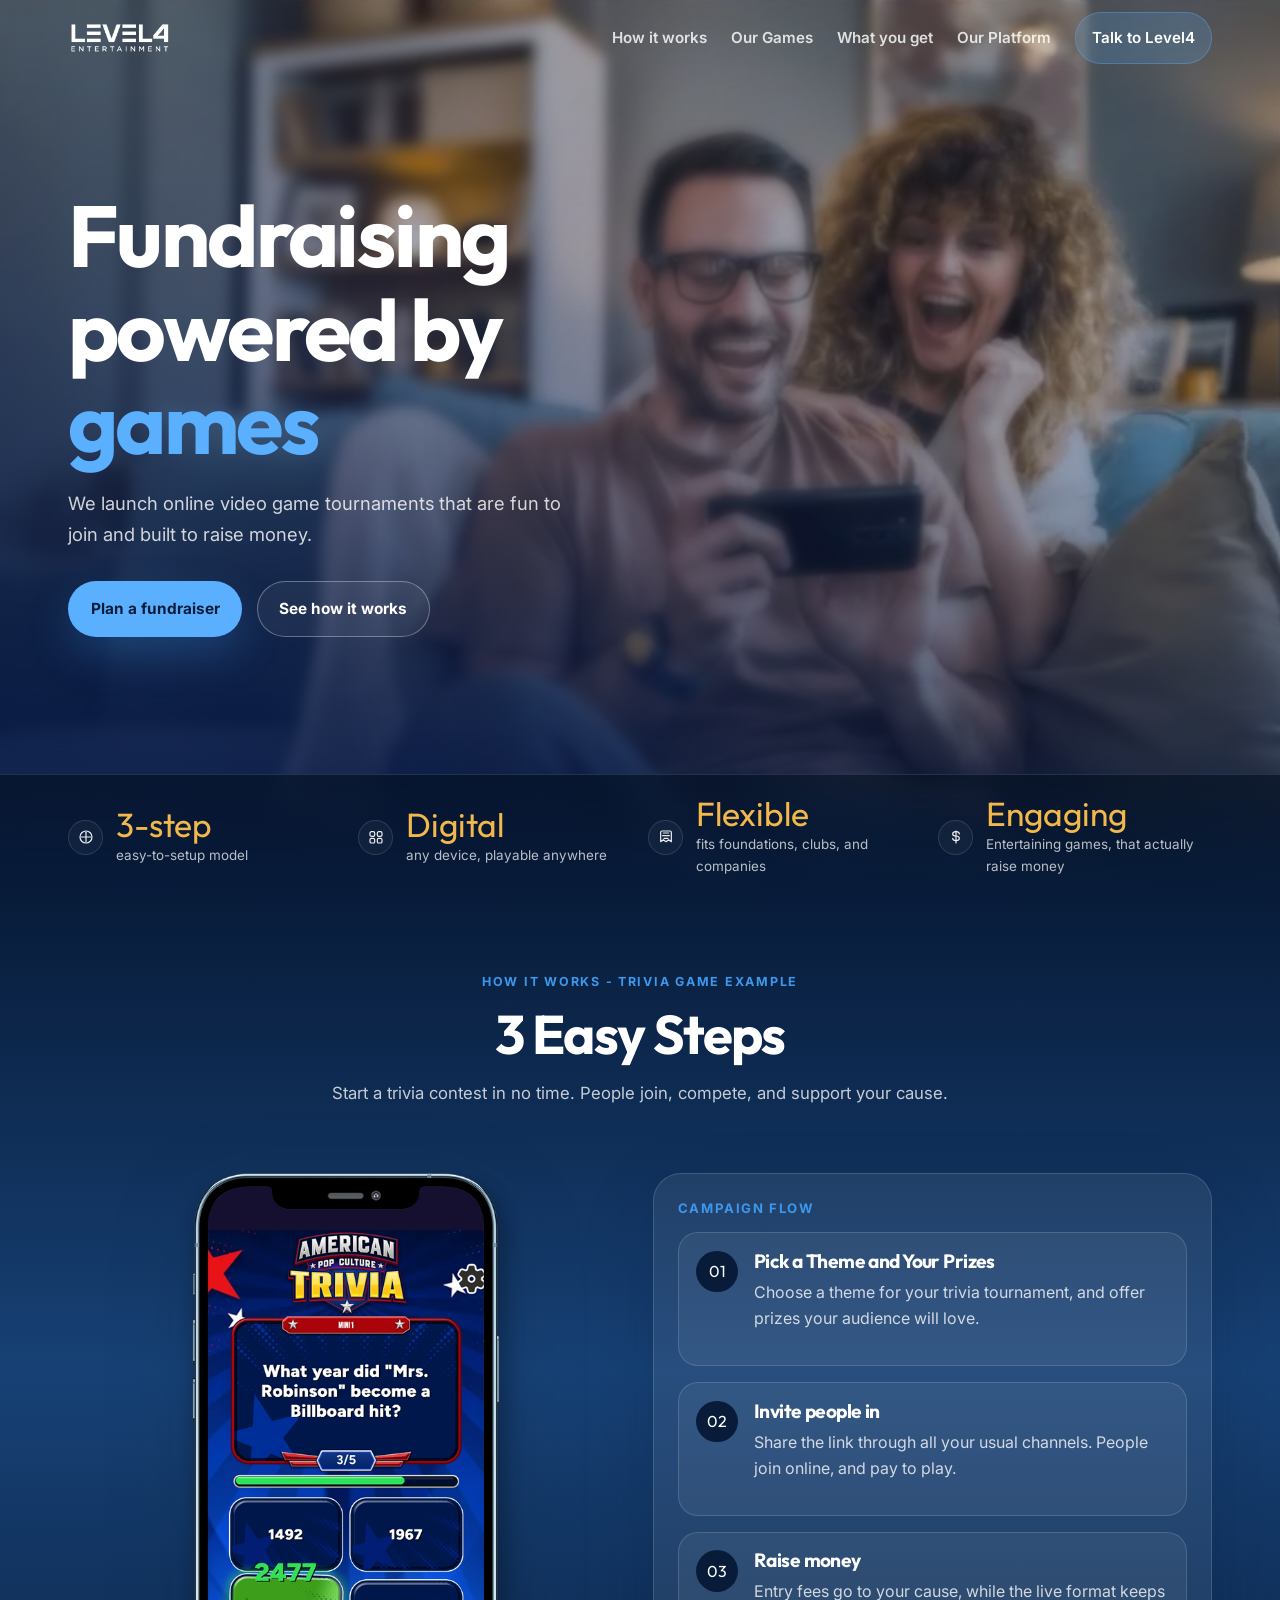
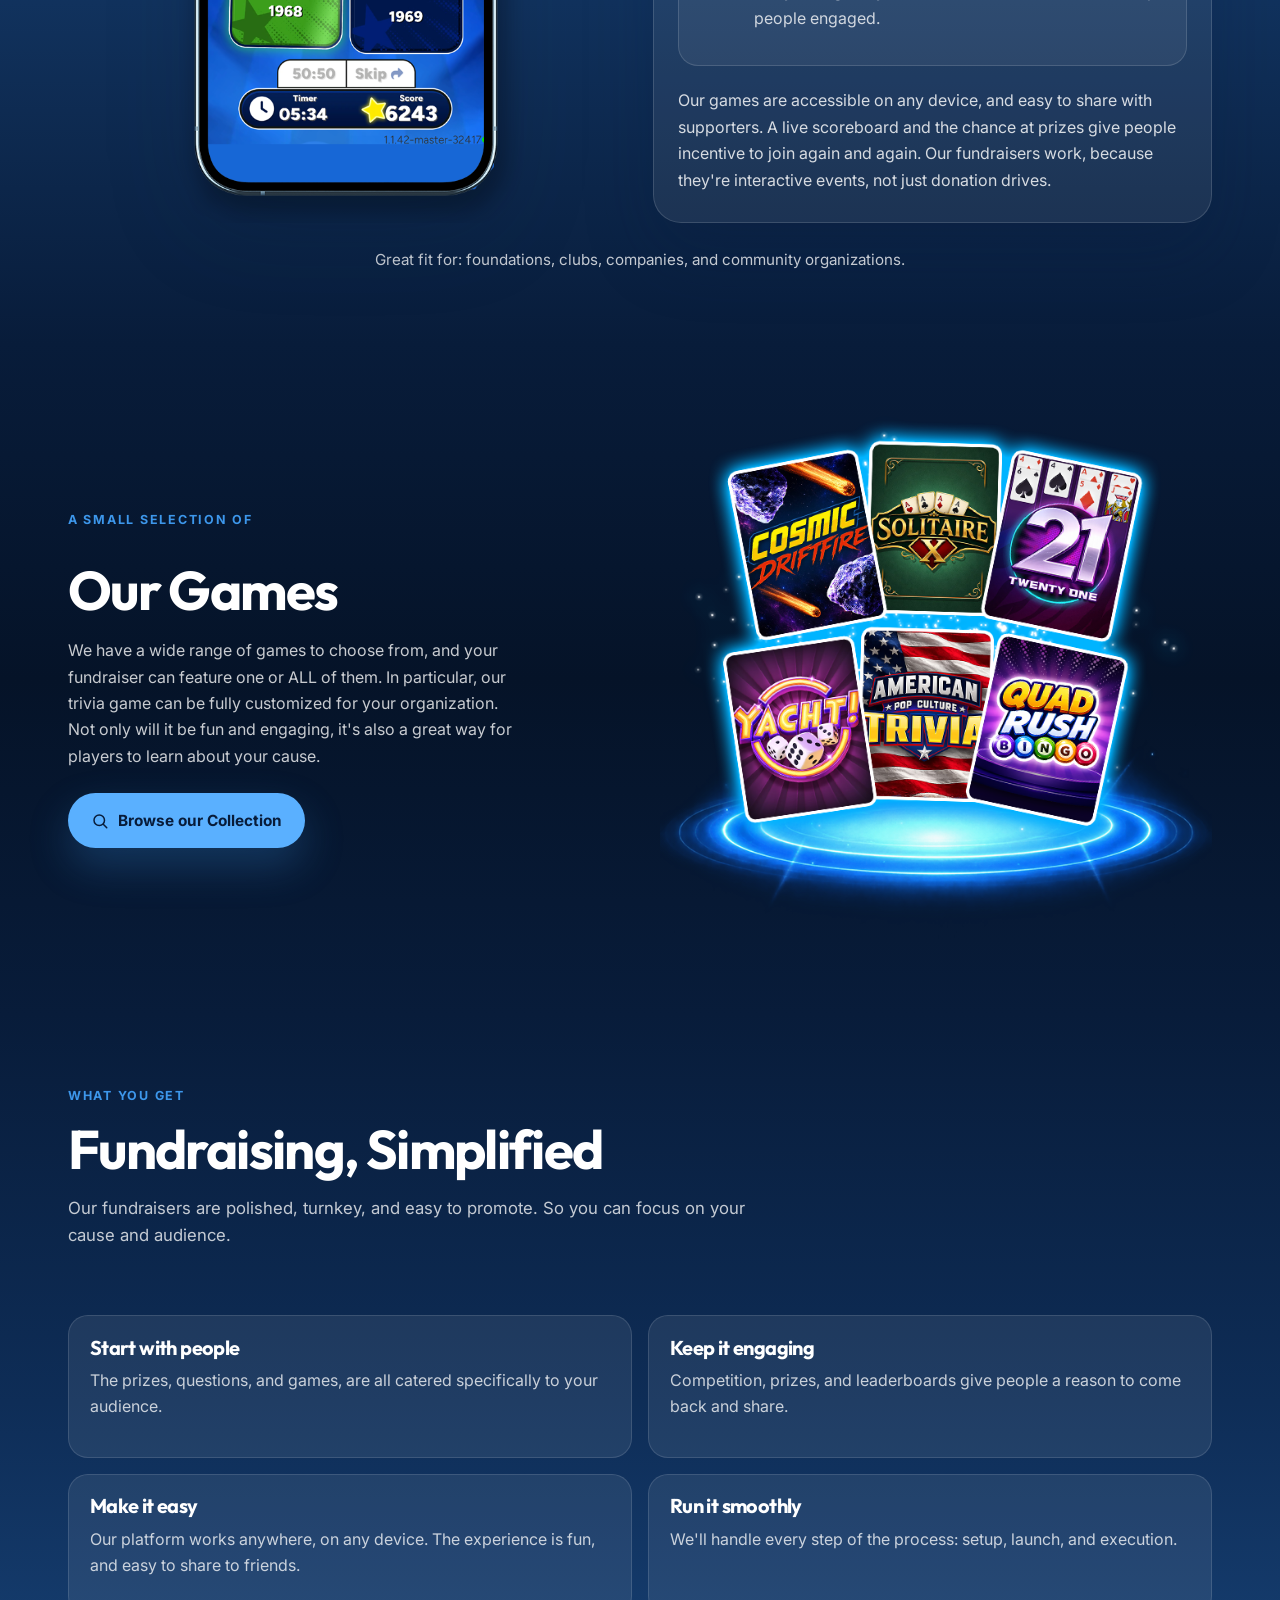
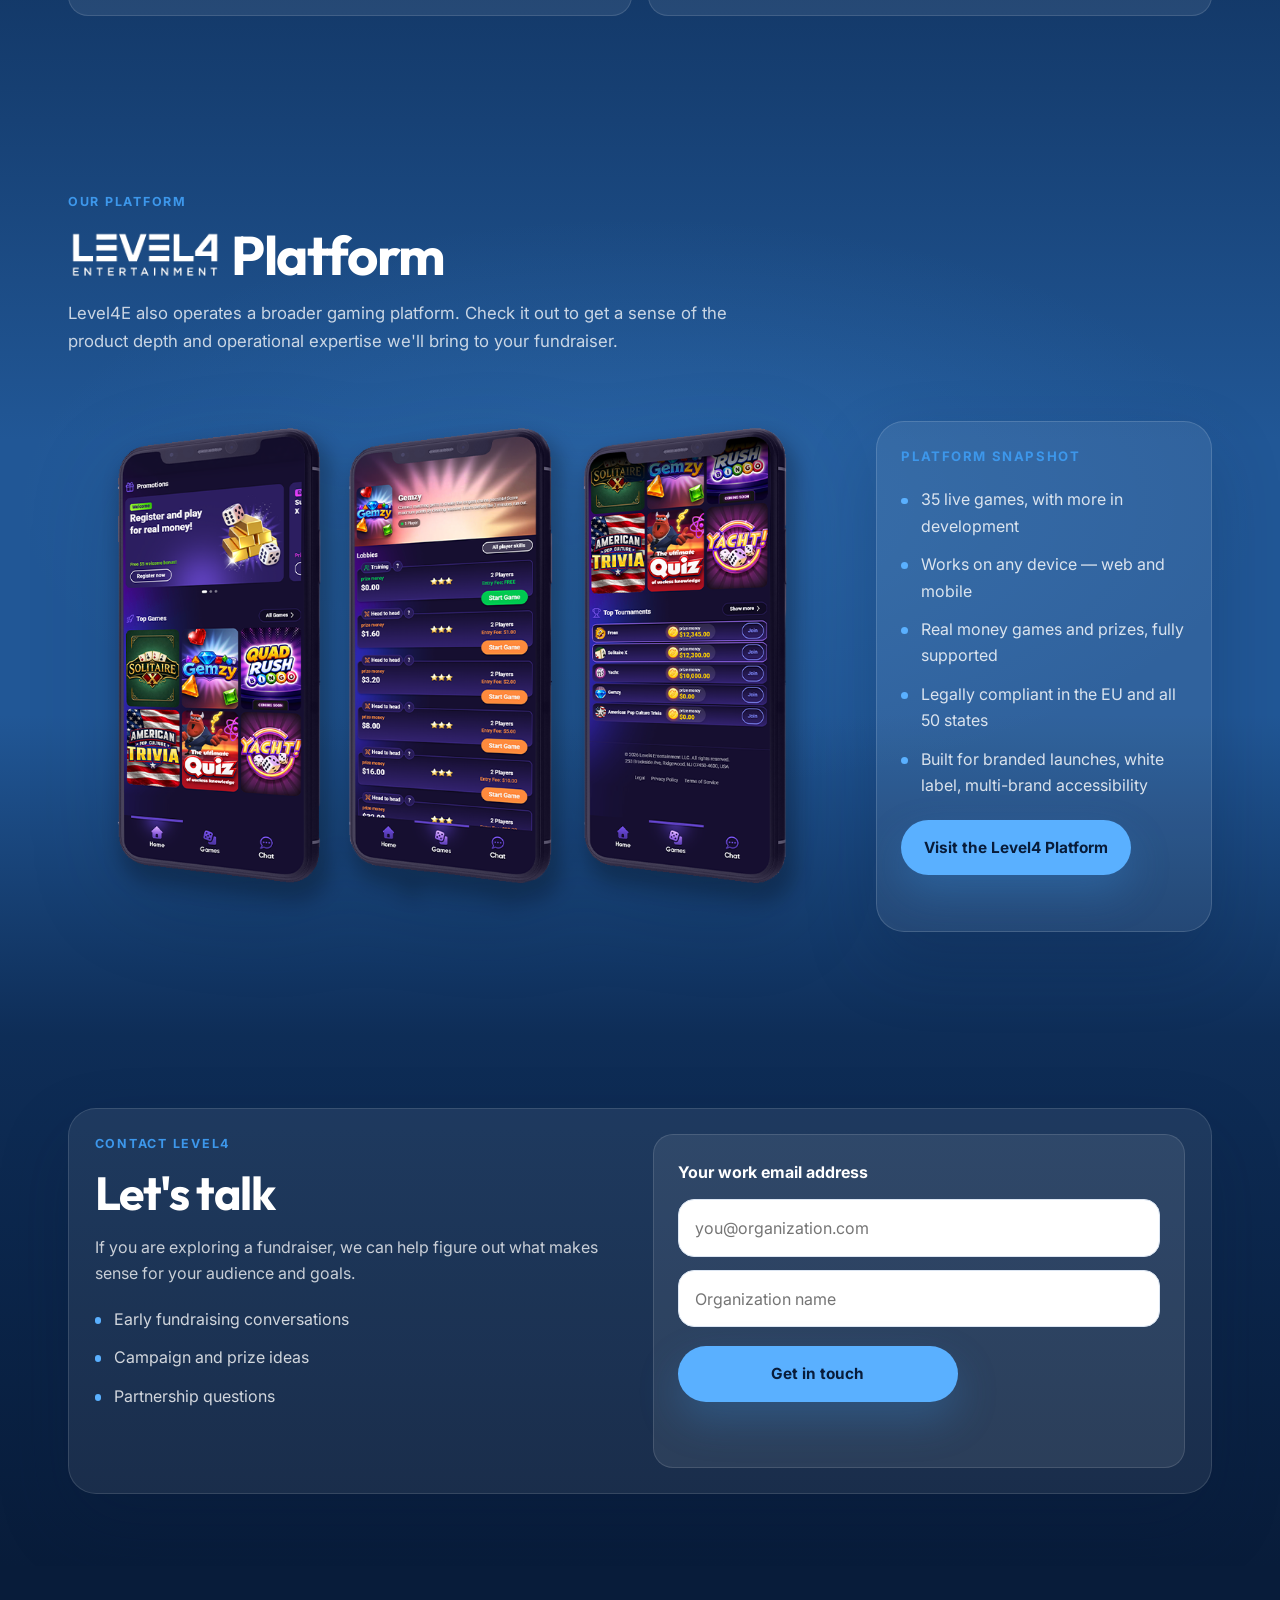
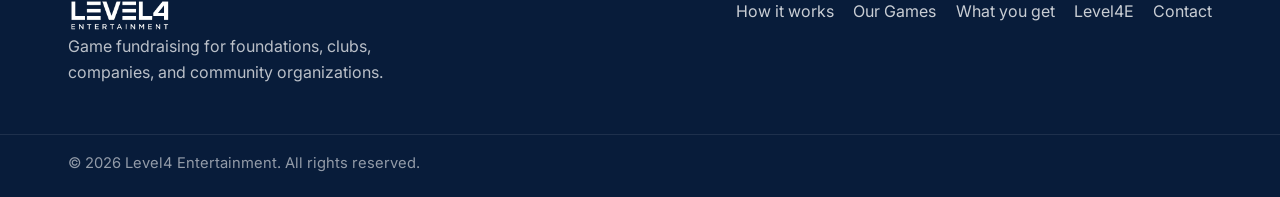
==== commit 22eb083a: "Everything atm" ====
--- a/index.html
+++ b/index.html
@@ -47,6 +47,7 @@
 
       <nav class="nav__links" id="navLinks" aria-label="Main navigation">
         <a href="#how-it-works">How it works</a>
+        <a href="#our-games">Our Games</a>
         <a href="#why-level4">What you get</a>
         <a href="#level4e-platform">Our Platform</a>
         <a href="#contact" class="nav__cta">Talk to Level4</a>
@@ -62,6 +63,15 @@
       <div class="hero__content container">
         <div class="hero__layout">
           <div class="hero__text">
+            <div class="hero__photo">
+              <img
+                src="assets/two_gamers.png"
+                alt="Two friends laughing while playing a Level4 trivia game on a phone"
+                width="867"
+                height="567"
+              />
+            </div>
+
             <h1 class="hero__headline">
               Fundraising </br>powered by </br><span class="hero__accent">games</span>
             </h1>
@@ -186,14 +196,49 @@
             </div>
 
             <p class="feature-panel__summary">
-              Our games are fun, and accessible on any device, making it easy to invite supporters.
-              A live scoreboard and the chance at prizes give people a reason to join again and again, turning competition into a powerful fundraising tool.
-              These fundraisers work, because they feel more like an event than a donation drive.
+              Our games are accessible on any device, and easy to share with supporters. A live scoreboard and the chance at prizes give people incentive to join again and again. Our fundraisers work, because they're interactive events, not just donation drives.
             </p>
           </div>
         </div>
 
         <p class="fit-note">Great fit for: foundations, clubs, companies, and community organizations.</p>
+      </div>
+    </section>
+
+    <section class="section section--dark" id="our-games">
+      <div class="container">
+        <div class="game-showcase">
+          <div class="game-showcase__text">
+            <p class="section-eyebrow">A small selection of</p>
+            <h2 class="section-title game-showcase__title">Our Games</h2>
+            <p class="game-showcase__sub">
+              We have a wide range of games to choose from, and your fundraiser can feature one or ALL of them.
+              In particular, our trivia game can be fully customized for your organization. Not only will it be fun and engaging, it's also a great way for players to learn about your cause.
+            </p>
+            <button type="button" class="btn btn--primary game-showcase__cta" id="browseGamesBtn">
+              <svg viewBox="0 0 24 24" fill="none" stroke="currentColor" stroke-width="2" stroke-linecap="round" stroke-linejoin="round" aria-hidden="true" width="18" height="18">
+                <circle cx="11" cy="11" r="7"></circle>
+                <path d="m21 21-4.3-4.3"></path>
+              </svg>
+              Browse our Collection
+            </button>
+          </div>
+
+          <div
+            class="game-showcase__image"
+            id="browseGamesImage"
+            role="button"
+            tabindex="0"
+            aria-label="Browse our game collection"
+          >
+            <img
+              src="assets/games.png"
+              alt="A collage of Level4 games including Cosmic Driftfire, Solitaire X, 21 Twenty One, Yacht, American Pop Culture Trivia, and Quad Rush Bingo"
+              width="673"
+              height="642"
+            />
+          </div>
+        </div>
       </div>
     </section>
 
@@ -237,34 +282,23 @@
             Platform
           </h2>
           <p class="section-sub">
-            Level4E also operates a broader gaming platform, SkillSports. Check it out to get a sense of the
+            Level4E also operates a broader gaming platform. Check it out to get a sense of the
             product depth and operational expertise we'll bring to your fundraiser.
           </p>
         </div>
 
-        <div class="platform-panel split-layout">
-          <div class="platform-panel__content">
-            <div class="platform-panel__lead">
-              <p class="feature-panel__eyebrow">Platform snapshot</p>
-              <div class="platform-panel__image">
-                <img
-                  src="assets/skillsports.png"
-                  alt="SkillSports product screens showing game selection and gameplay"
-                  width="986"
-                  height="645"
-                />
-              </div>
-            </div>
-          </div>
-
-          <div class="platform-panel__media">
+        <div class="split-layout split-layout--wide-media">
+          <div class="image-frame image-frame--wide">
             <img
-              src="assets/skillsportslogo.png"
-              alt="SkillSports"
-              class="platform-panel__wordmark"
-              width="934"
-              height="290"
+              src="assets/skillsports_nobackground.png"
+              alt="Level4 platform product screens showing game selection and gameplay"
+              width="986"
+              height="646"
             />
+          </div>
+
+          <div class="feature-panel">
+            <p class="feature-panel__eyebrow">Platform snapshot</p>
             <ul class="feature-list">
               <li>35 live games, with more in development</li>
               <li>Works on any device — web and mobile</li>
@@ -279,7 +313,7 @@
               target="_blank"
               rel="noreferrer"
             >
-              Visit SkillSports.us
+              Visit the Level4 Platform
             </a>
           </div>
         </div>
@@ -342,6 +376,7 @@
 
       <nav class="footer__links" aria-label="Footer navigation">
         <a href="#how-it-works">How it works</a>
+        <a href="#our-games">Our Games</a>
         <a href="#why-level4">What you get</a>
         <a href="#level4e-platform">Level4E</a>
         <a href="#contact">Contact</a>
@@ -355,6 +390,32 @@
     </div>
   </footer>
 
+  <div class="lightbox" id="gameLightbox" role="dialog" aria-modal="true" aria-label="Game screenshots" hidden>
+    <button type="button" class="lightbox__close" id="lightboxClose" aria-label="Close">
+      <svg viewBox="0 0 24 24" fill="none" stroke="currentColor" stroke-width="2" stroke-linecap="round" stroke-linejoin="round" aria-hidden="true" width="20" height="20">
+        <path d="M18 6 6 18"></path>
+        <path d="m6 6 12 12"></path>
+      </svg>
+    </button>
+
+    <button type="button" class="lightbox__nav lightbox__nav--prev" id="lightboxPrev" aria-label="Previous screenshot">
+      <svg viewBox="0 0 24 24" fill="none" stroke="currentColor" stroke-width="2" stroke-linecap="round" stroke-linejoin="round" aria-hidden="true" width="22" height="22">
+        <path d="m15 18-6-6 6-6"></path>
+      </svg>
+    </button>
+
+    <div class="lightbox__stage">
+      <img src="" alt="" class="lightbox__image" id="lightboxImage" />
+      <p class="lightbox__counter" id="lightboxCounter" aria-hidden="true"></p>
+    </div>
+
+    <button type="button" class="lightbox__nav lightbox__nav--next" id="lightboxNext" aria-label="Next screenshot">
+      <svg viewBox="0 0 24 24" fill="none" stroke="currentColor" stroke-width="2" stroke-linecap="round" stroke-linejoin="round" aria-hidden="true" width="22" height="22">
+        <path d="m9 18 6-6-6-6"></path>
+      </svg>
+    </button>
+  </div>
+
   <script src="js/main.js"></script>
 </body>
 </html>
--- a/css/styles.css
+++ b/css/styles.css
@@ -1,4 +1,5 @@
 :root {
+  --blue-975: #051328;
   --blue-950: #081c3a;
   --blue-900: #0e2d57;
   --blue-800: #174175;
@@ -8,8 +9,6 @@
   --cyan: #5ab0ff;
   --cyan-strong: #3d97eb;
   --gold: #f2b84b;
-  --purple-950: #1e1440;
-  --purple-900: #2c1b5c;
   --white: #ffffff;
   --ink: #132238;
   --ink-soft: #53657d;
@@ -105,19 +104,184 @@
 }
 
 .section--sky {
-  background:
-    radial-gradient(circle at top right, rgba(90, 176, 255, 0.09), transparent 30%),
-    radial-gradient(circle at bottom left, rgba(90, 176, 255, 0.09), transparent 30%),
-    linear-gradient(180deg, var(--blue-950) 0%, var(--blue-800) 40%, var(--blue-950) 100%);
+  background: linear-gradient(180deg, var(--blue-950) 0%, var(--blue-800) 45%, var(--blue-950) 100%);
   color: var(--white);
 }
 
 .section--dark {
-  background:
-    radial-gradient(circle at top left, rgba(90, 176, 255, 0.09), transparent 30%),
-    radial-gradient(circle at bottom right, rgba(90, 176, 255, 0.09), transparent 30%),
-    linear-gradient(180deg, var(--blue-950) 0%, #0b2246 70%, var(--purple-950) 100%);
-  color: var(--white);
+  background: linear-gradient(180deg, var(--blue-950) 0%, var(--blue-900) 55%, var(--blue-800) 100%);
+  color: var(--white);
+}
+
+#our-games {
+  background: linear-gradient(180deg, var(--blue-950) 0%, var(--blue-975) 50%, var(--blue-950) 100%);
+}
+
+.game-showcase {
+  display: grid;
+  grid-template-columns: minmax(0, 1fr);
+  gap: 2.5rem;
+  align-items: center;
+}
+
+.game-showcase__text {
+  display: grid;
+  gap: 1.1rem;
+  align-content: center;
+}
+
+.game-showcase__text .game-showcase__title {
+  margin-bottom: 0;
+  color: var(--white);
+}
+
+.game-showcase__sub {
+  margin: 0;
+  max-width: 46ch;
+  text-align: left;
+  color: rgba(255, 255, 255, 0.78);
+}
+
+.game-showcase__cta {
+  width: fit-content;
+  gap: 0.6rem;
+  margin-top: 0.4rem;
+}
+
+.game-showcase__image {
+  display: flex;
+  align-items: center;
+  justify-content: center;
+  cursor: pointer;
+  border-radius: var(--radius-lg);
+  transition: transform var(--t);
+}
+
+.game-showcase__image:hover,
+.game-showcase__image:focus-visible {
+  transform: translateY(-4px);
+}
+
+.game-showcase__image:focus-visible {
+  outline: 2px solid var(--cyan);
+  outline-offset: 6px;
+}
+
+.game-showcase__image img {
+  width: 100%;
+  max-width: 640px;
+  height: auto;
+}
+
+@media (min-width: 900px) {
+  .game-showcase {
+    grid-template-columns: minmax(0, 1fr) minmax(0, 1fr);
+  }
+}
+
+.lightbox {
+  position: fixed;
+  inset: 0;
+  z-index: 200;
+  display: flex;
+  align-items: center;
+  justify-content: center;
+  padding: 2rem;
+  background: rgba(5, 12, 26, 0.92);
+  backdrop-filter: blur(6px);
+}
+
+.lightbox[hidden] {
+  display: none;
+}
+
+body.lightbox-open {
+  overflow: hidden;
+}
+
+.lightbox__stage {
+  position: relative;
+  display: flex;
+  flex-direction: column;
+  align-items: center;
+  max-width: min(92vw, 640px);
+  max-height: 86vh;
+}
+
+.lightbox__image {
+  max-width: 100%;
+  max-height: 78vh;
+  width: auto;
+  height: auto;
+  border-radius: var(--radius);
+  box-shadow: var(--shadow-lg);
+}
+
+.lightbox__counter {
+  margin: 1rem 0 0;
+  color: rgba(255, 255, 255, 0.72);
+  font-size: 0.88rem;
+}
+
+.lightbox__close,
+.lightbox__nav {
+  display: inline-flex;
+  align-items: center;
+  justify-content: center;
+  border: 1px solid rgba(255, 255, 255, 0.22);
+  border-radius: 999px;
+  background: rgba(255, 255, 255, 0.08);
+  color: var(--white);
+  cursor: pointer;
+  transition: background var(--t), border-color var(--t), transform var(--t);
+}
+
+.lightbox__close:hover,
+.lightbox__close:focus-visible,
+.lightbox__nav:hover,
+.lightbox__nav:focus-visible {
+  background: rgba(255, 255, 255, 0.18);
+  border-color: rgba(255, 255, 255, 0.4);
+}
+
+.lightbox__close {
+  position: absolute;
+  top: 1.25rem;
+  right: 1.25rem;
+  width: 2.75rem;
+  height: 2.75rem;
+}
+
+.lightbox__nav {
+  position: absolute;
+  top: 50%;
+  transform: translateY(-50%);
+  width: 3rem;
+  height: 3rem;
+  flex-shrink: 0;
+}
+
+.lightbox__nav:hover,
+.lightbox__nav:focus-visible {
+  transform: translateY(-50%);
+}
+
+.lightbox__nav--prev {
+  left: 0.5rem;
+}
+
+.lightbox__nav--next {
+  right: 0.5rem;
+}
+
+@media (min-width: 640px) {
+  .lightbox__nav--prev {
+    left: 1.5rem;
+  }
+
+  .lightbox__nav--next {
+    right: 1.5rem;
+  }
 }
 
 #why-level4 {
@@ -130,9 +294,8 @@
 
 .section--purple {
   background:
-    radial-gradient(circle at top right, rgba(90, 176, 255, 0.09), transparent 30%),
-    radial-gradient(circle at bottom left, rgba(90, 176, 255, 0.09), transparent 30%),
-    linear-gradient(180deg, var(--purple-950) 0%, var(--purple-900) 70%, var(--blue-950) 100%);
+    radial-gradient(ellipse 70% 45% at 50% 42%, rgba(90, 176, 255, 0.16), transparent 70%),
+    linear-gradient(180deg, var(--blue-800) 0%, var(--blue-700) 35%, var(--blue-700) 65%, var(--blue-900) 100%);
   color: var(--white);
 }
 
@@ -335,7 +498,7 @@
 }
 
 .nav.is-open .nav__toggle-line:nth-child(1) {
-  transform: translateY(8px) rotate(45deg);
+  transform: translateY(6.8px) rotate(45deg);
 }
 
 .nav.is-open .nav__toggle-line:nth-child(2) {
@@ -343,7 +506,7 @@
 }
 
 .nav.is-open .nav__toggle-line:nth-child(3) {
-  transform: translateY(-8px) rotate(-45deg);
+  transform: translateY(-6.8px) rotate(-45deg);
 }
 
 .hero {
@@ -439,6 +602,19 @@
   margin-bottom: 2rem;
 }
 
+.hero__photo {
+  display: none;
+}
+
+.hero__photo img {
+  display: block;
+  width: 100%;
+  height: auto;
+  border-radius: var(--radius-lg);
+  border: 1px solid rgba(255, 255, 255, 0.14);
+  box-shadow: 0 18px 38px rgba(3, 10, 24, 0.45);
+}
+
 .hero__highlights {
   display: flex;
   flex-wrap: wrap;
@@ -529,7 +705,9 @@
   position: relative;
   z-index: 1;
   padding: 1.4rem 0;
-  background: rgba(3, 14, 30, 0.58);
+  background:
+    linear-gradient(180deg, transparent 0%, var(--blue-950) 100%),
+    rgba(3, 14, 30, 0.58);
   border-top: 1px solid rgba(255, 255, 255, 0.1);
   backdrop-filter: blur(12px);
 }
@@ -600,7 +778,6 @@
   color: var(--ink-soft);
 }
 
-.platform-panel,
 .feature-panel {
   overflow: hidden;
   border-radius: var(--radius-lg);
@@ -696,90 +873,8 @@
   margin-top: 1.35rem;
 }
 
-.platform-panel {
-  gap: 0;
-}
-
-.platform-panel__content {
-  display: grid;
-  gap: 1.5rem;
-  padding: 1.5rem;
-}
-
-.platform-panel__lead {
-  display: grid;
-  gap: 0.8rem;
-}
-
-.platform-panel__media {
-  display: flex;
-  flex-direction: column;
-  align-items: stretch;
-  justify-content: flex-start;
-  padding: 1.5rem;
-  background: rgba(255, 255, 255, 0.04);
-  border-top: 1px solid rgba(255, 255, 255, 0.14);
-}
-
-.platform-panel__wordmark {
-  width: 11rem;
-  height: auto;
-  margin-bottom: 1.25rem;
-}
-
-.platform-panel__copy {
-  max-width: 42rem;
-}
-
-.platform-panel__copy > p:not(.feature-panel__eyebrow) {
-  margin-bottom: 0;
-}
-
-.platform-panel__image {
-  width: 100%;
-}
-
-.platform-panel__image img {
-  width: 100%;
-  height: auto;
-  border-radius: calc(var(--radius-lg) - 6px);
-  border: 1px solid rgba(255, 255, 255, 0.14);
-  box-shadow: 0 18px 38px rgba(8, 28, 58, 0.35);
-}
-
-.platform-panel__media .metrics-grid {
-  margin: 0;
-}
-
-.platform-panel__media .feature-list {
-  margin: 0 0 1.25rem;
-}
-
-.platform-panel__media .metric-card {
-  padding: 1rem;
-  background: rgba(255, 255, 255, 0.08);
-  box-shadow: none;
-}
-
-.platform-panel__media .metric-card__value {
-  font-size: 1.7rem;
-}
-
-.platform-panel__media .metric-card__label {
-  font-size: 0.92rem;
-}
-
-.platform-panel__media .feature-panel__cta {
-  width: 100%;
-  min-height: 64px;
-  margin-top: 1.5rem;
-  padding: 1rem 1.75rem;
-  font-size: 1.05rem;
-}
-
 .fit-note {
   margin: 1.5rem auto 0;
-  max-width: 46ch;
   text-align: center;
   color: rgba(255, 255, 255, 0.76);
   font-size: 0.95rem;
@@ -796,7 +891,7 @@
 }
 
 .image-frame img {
-  width: min(100%, 420px);
+  width: min(100%, 380px);
   height: auto;
   object-fit: contain;
   filter: drop-shadow(0 26px 42px rgba(8, 28, 58, 0.18));
@@ -804,6 +899,10 @@
 
 .image-frame--wide img {
   width: min(100%, 560px);
+}
+
+.split-layout--wide-media .image-frame img {
+  width: min(100%, 720px);
 }
 
 .section-kicker {
@@ -899,8 +998,7 @@
 }
 
 .contact {
-  background-image: radial-gradient(circle at top left, rgba(90, 176, 255, 0.09), transparent 30%);
-  background-color: var(--blue-950);
+  background: linear-gradient(180deg, var(--blue-900) 0%, var(--blue-950) 100%);
 }
 
 .cta__inner {
@@ -1053,15 +1151,8 @@
     grid-template-columns: minmax(0, 1fr) minmax(0, 1fr);
   }
 
-  .platform-panel {
-    grid-template-columns: minmax(0, 1.35fr) minmax(280px, 0.65fr);
-  }
-
-  .platform-panel__media {
-    border-top: 0;
-    border-left: 1px solid rgba(255, 255, 255, 0.14);
-    padding: 1.25rem;
-    background: rgba(255, 255, 255, 0.04);
+  .split-layout--wide-media {
+    grid-template-columns: minmax(0, 1.4fr) minmax(280px, 0.6fr);
   }
 }
 
@@ -1070,8 +1161,21 @@
     overflow: hidden;
   }
 
-  .hero__bg {
-    background-position: 62% center;
+  .hero {
+    min-height: 0;
+    background:
+      radial-gradient(circle at 20% -10%, rgba(90, 176, 255, 0.22), transparent 55%),
+      linear-gradient(165deg, var(--blue-900) 0%, var(--blue-950) 55%, var(--blue-975) 140%);
+  }
+
+  .hero__bg,
+  .hero__overlay {
+    display: none;
+  }
+
+  .hero__photo {
+    display: block;
+    margin-bottom: 1.75rem;
   }
 
   .nav {
@@ -1093,9 +1197,9 @@
   }
 
   .nav__inner {
-    flex-wrap: wrap;
+    position: relative;
     align-items: center;
-    padding-block: 0.7rem;
+    padding-block: 0.55rem;
   }
 
   .footer__inner {
@@ -1107,24 +1211,32 @@
   .nav__toggle {
     display: inline-flex;
     flex-direction: column;
+    width: 2.75rem;
+    height: 2.75rem;
     margin-left: auto;
   }
 
   .nav__links {
+    position: absolute;
+    top: 100%;
+    left: 0;
+    right: 0;
     display: grid;
     gap: 1rem;
-    width: 100%;
+    padding-inline: var(--gutter);
+    background: #081c3a;
     max-height: 0;
     overflow: hidden;
     opacity: 0;
     pointer-events: none;
     transform: translateY(-0.5rem);
-    transition: max-height var(--t), opacity var(--t), transform var(--t), padding-top var(--t);
+    transition: max-height var(--t), opacity var(--t), transform var(--t), padding-top var(--t), padding-bottom var(--t);
   }
 
   .nav.is-open .nav__links {
     max-height: 24rem;
     padding-top: 1rem;
+    padding-bottom: 1.5rem;
     opacity: 1;
     pointer-events: auto;
     transform: translateY(0);
@@ -1147,6 +1259,47 @@
   .value-grid {
     grid-template-columns: 1fr;
   }
+
+  .split-layout {
+    gap: 1.1rem;
+  }
+
+  .image-frame img {
+    width: min(48%, 200px);
+  }
+
+  .feature-panel {
+    padding: 1.25rem;
+  }
+
+  .hiw__steps {
+    gap: 0.65rem;
+  }
+
+  .hiw__step {
+    gap: 0.75rem;
+    padding: 0.8rem 0.9rem;
+  }
+
+  .hiw__step-num {
+    width: 2.1rem;
+    height: 2.1rem;
+    font-size: 0.85rem;
+  }
+
+  .hiw__step h3 {
+    margin-bottom: 0.25rem;
+    font-size: 1.02rem;
+  }
+
+  .hiw__step p {
+    font-size: 0.9rem;
+  }
+
+  .feature-panel__summary {
+    margin-top: 1rem;
+    font-size: 0.92rem;
+  }
 }
 
 @media (max-width: 560px) {
@@ -1154,19 +1307,19 @@
     padding-block: 4rem;
   }
 
-  .hero__headline,
-  .cta__title,
-  .section-title {
+  .cta__title {
     margin-top: 3rem;
     max-width: none;
   }
-  
-  .hero__overlay {
-    mask: radial-gradient(circle at bottom right, rgba(0, 0, 0, 0.45), rgba(0, 0, 0, 1) 70%);
-  }
+
+  .hero__headline,
+  .section-title {
+    max-width: none;
+  }
+
   .hero__actions {
     display: grid;
-    margin-bottom: 5rem;
+    margin-bottom: 0;
   }
 
   .btn {
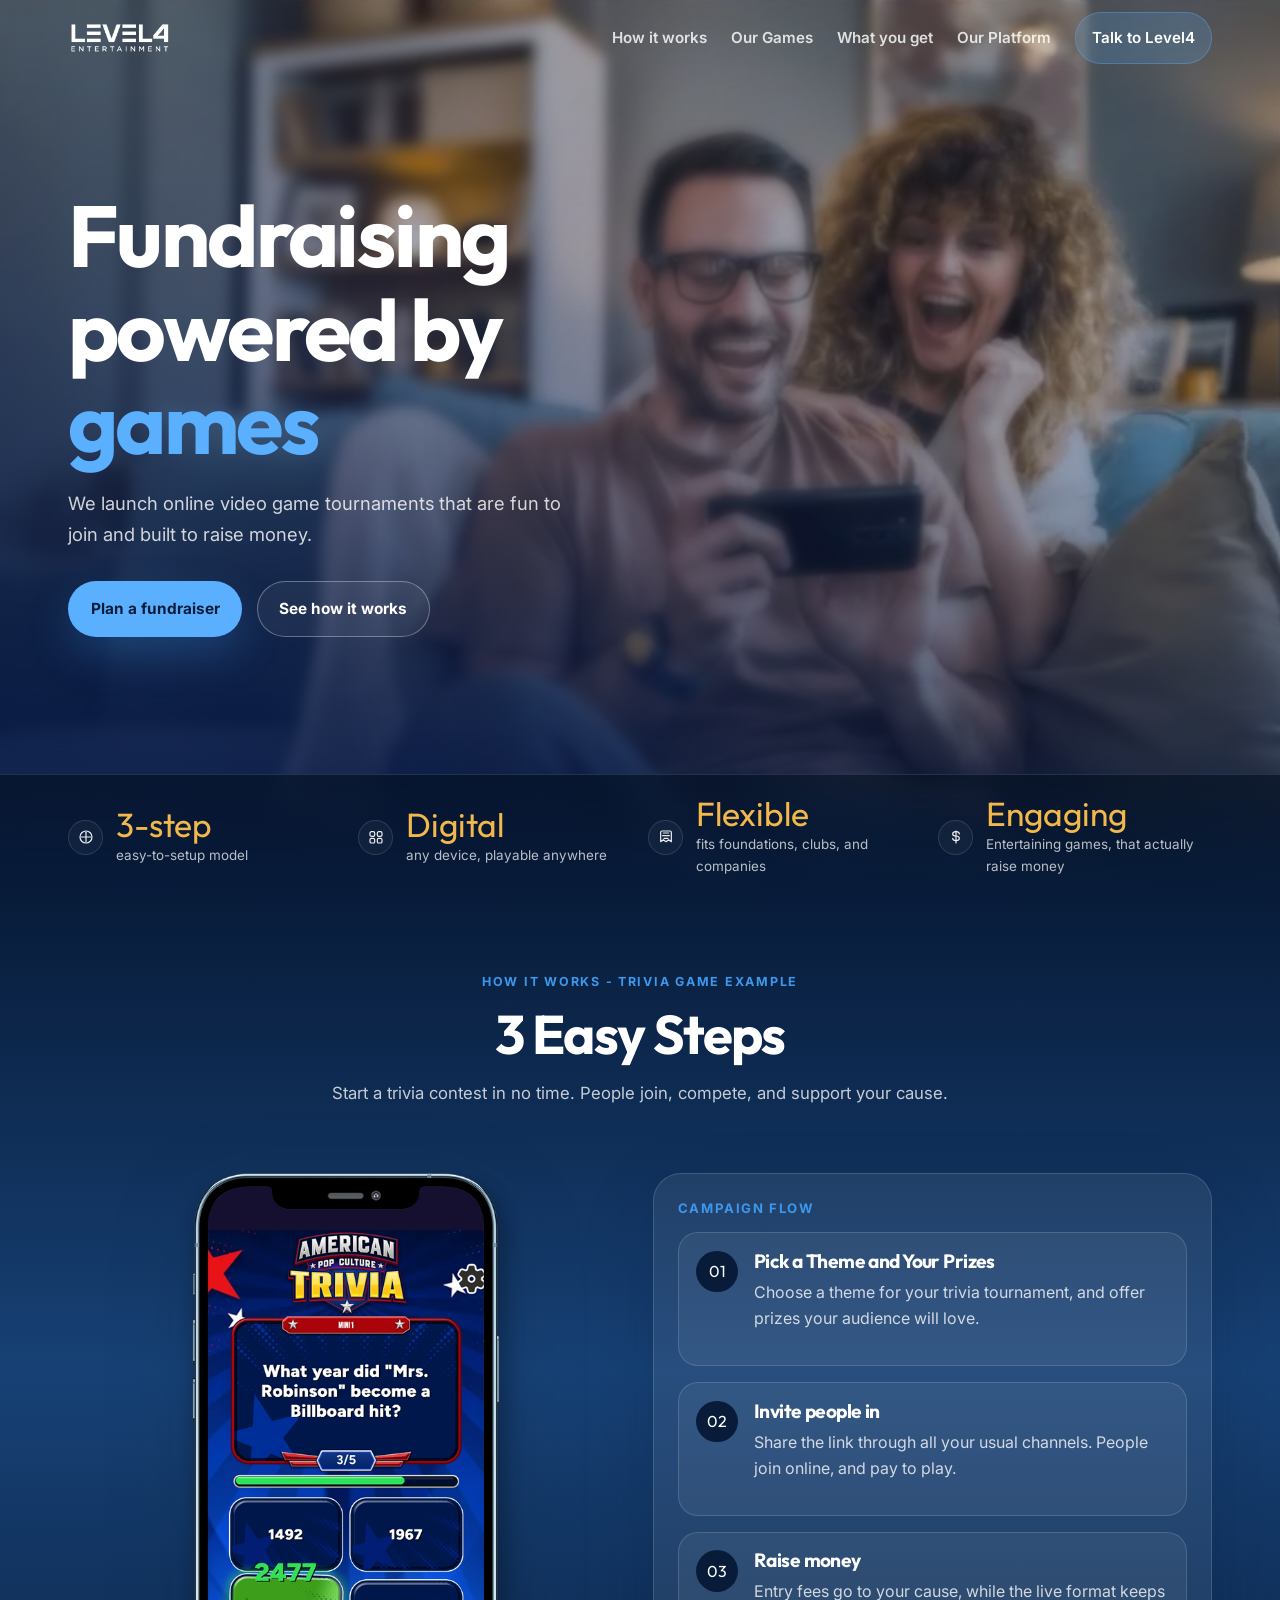
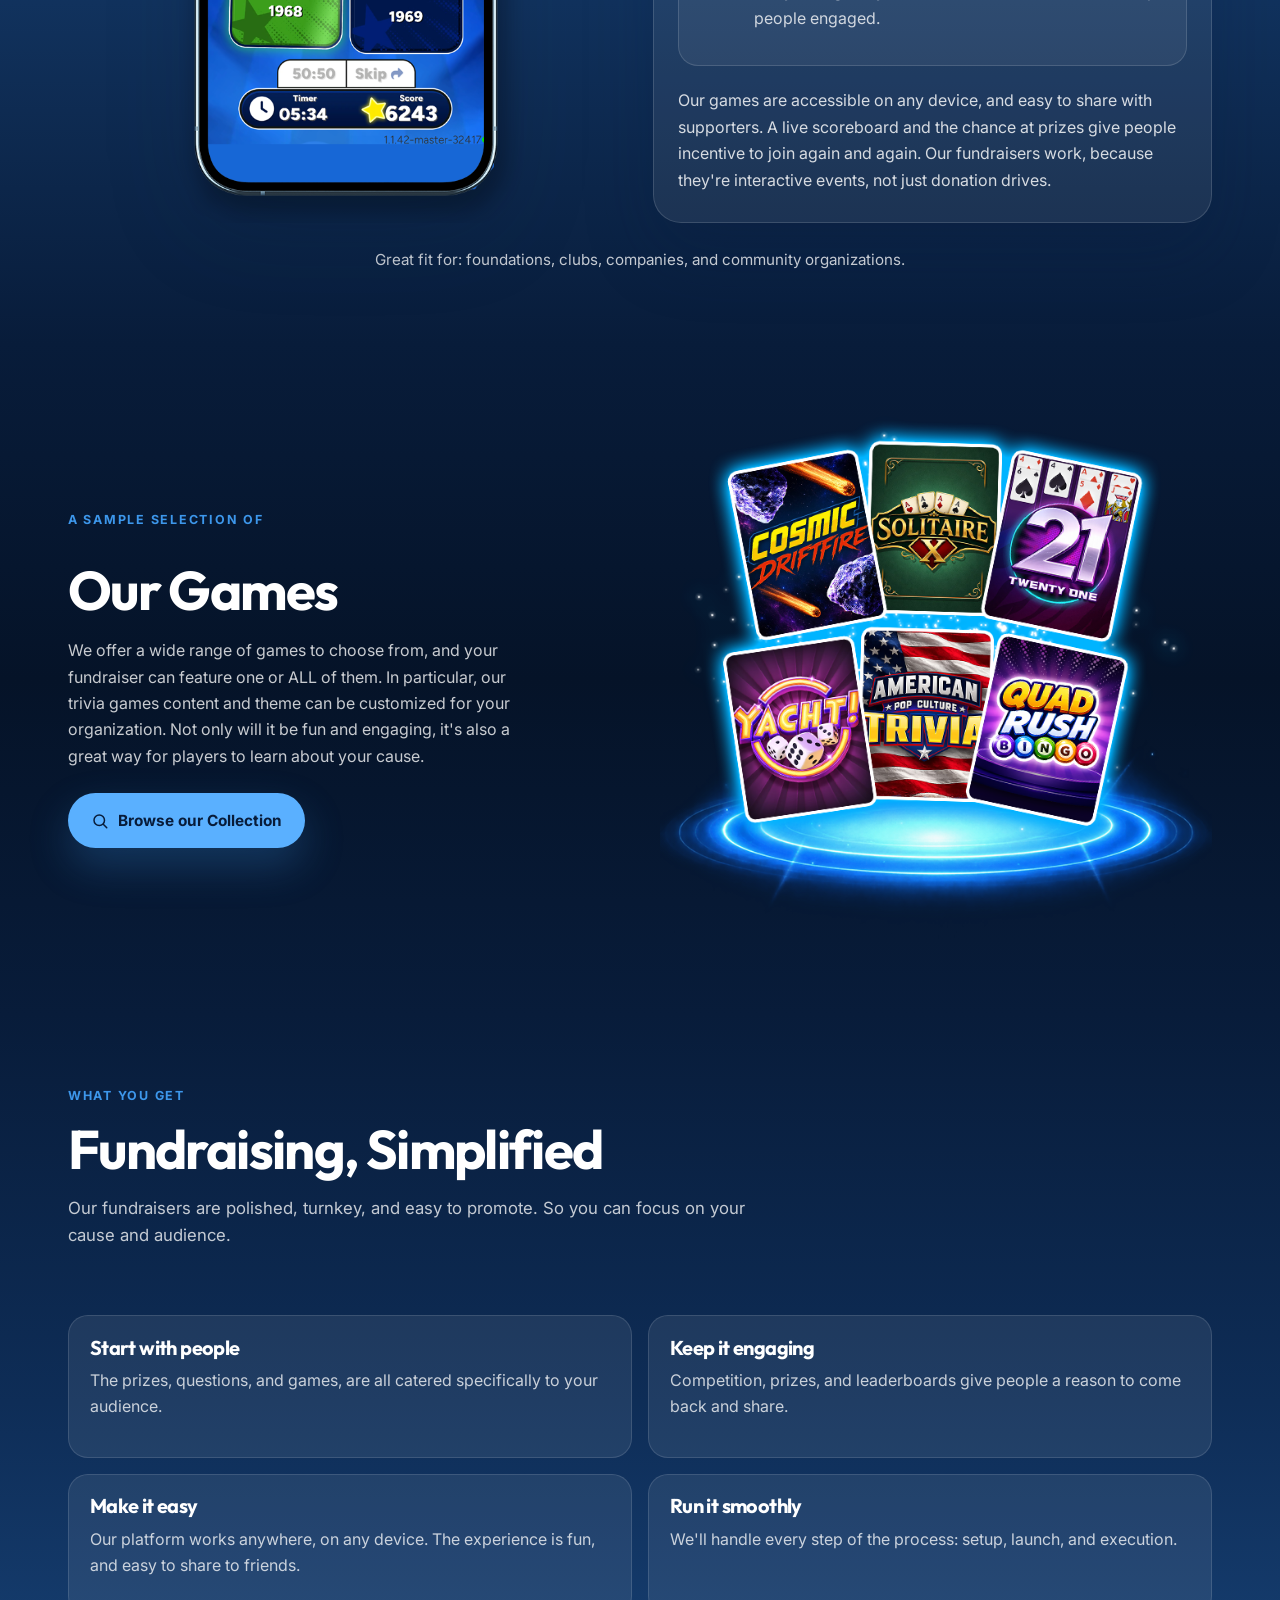
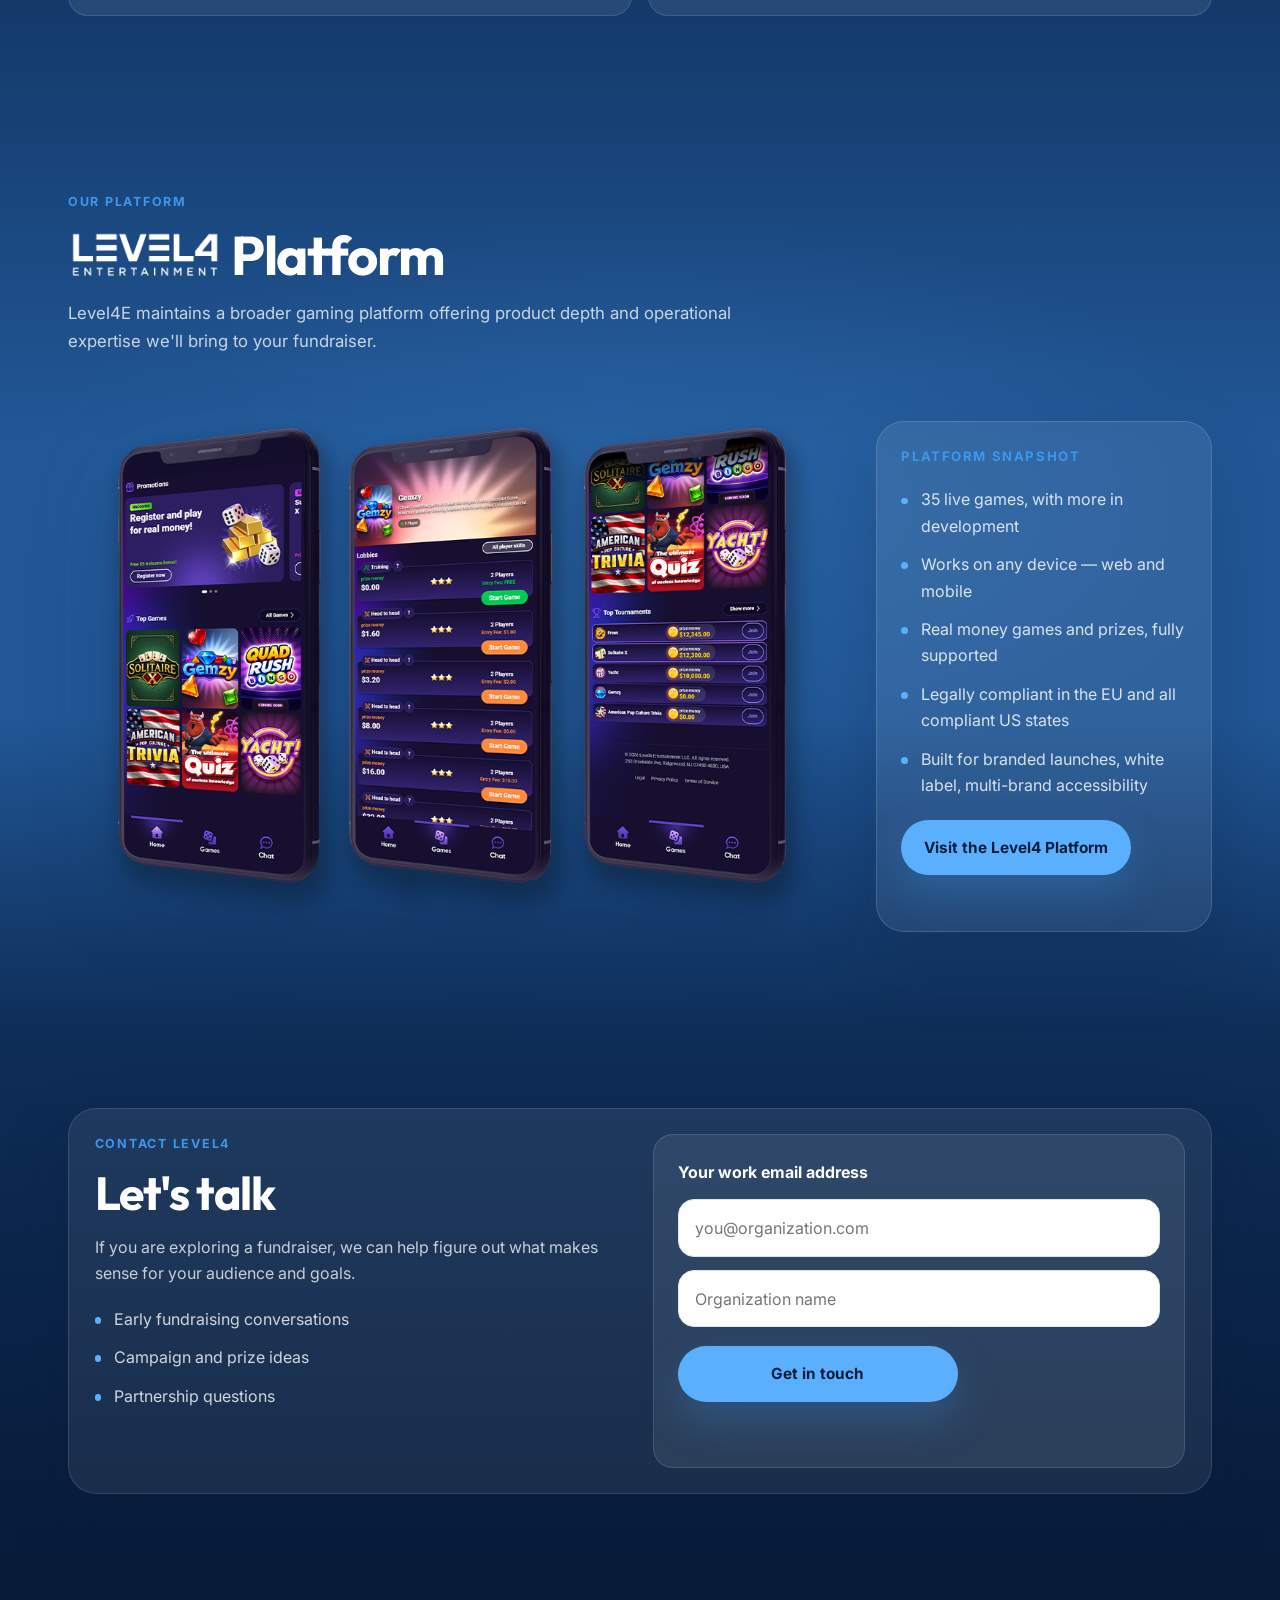
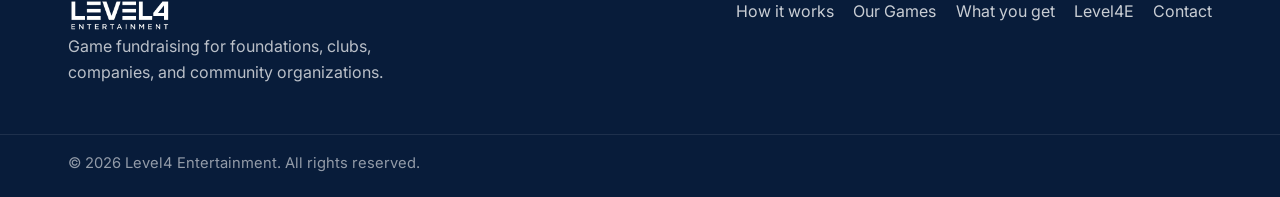
==== commit b161701a: "Wording" ====
--- a/index.html
+++ b/index.html
@@ -209,11 +209,10 @@
       <div class="container">
         <div class="game-showcase">
           <div class="game-showcase__text">
-            <p class="section-eyebrow">A small selection of</p>
+            <p class="section-eyebrow">A sample selection of</p>
             <h2 class="section-title game-showcase__title">Our Games</h2>
             <p class="game-showcase__sub">
-              We have a wide range of games to choose from, and your fundraiser can feature one or ALL of them.
-              In particular, our trivia game can be fully customized for your organization. Not only will it be fun and engaging, it's also a great way for players to learn about your cause.
+              We offer a wide range of games to choose from, and your fundraiser can feature one or ALL of them. In particular, our trivia games content and theme can be customized for your organization. Not only will it be fun and engaging, it's also a great way for players to learn about your cause.
             </p>
             <button type="button" class="btn btn--primary game-showcase__cta" id="browseGamesBtn">
               <svg viewBox="0 0 24 24" fill="none" stroke="currentColor" stroke-width="2" stroke-linecap="round" stroke-linejoin="round" aria-hidden="true" width="18" height="18">
@@ -282,8 +281,7 @@
             Platform
           </h2>
           <p class="section-sub">
-            Level4E also operates a broader gaming platform. Check it out to get a sense of the
-            product depth and operational expertise we'll bring to your fundraiser.
+            Level4E maintains a broader gaming platform offering product depth and operational expertise we'll bring to your fundraiser.
           </p>
         </div>
 
@@ -303,7 +301,7 @@
               <li>35 live games, with more in development</li>
               <li>Works on any device — web and mobile</li>
               <li>Real money games and prizes, fully supported</li>
-              <li>Legally compliant in the EU and all 50 states</li>
+              <li>Legally compliant in the EU and all compliant US states</li>
               <li>Built for branded launches, white label, multi-brand accessibility</li>
             </ul>
 
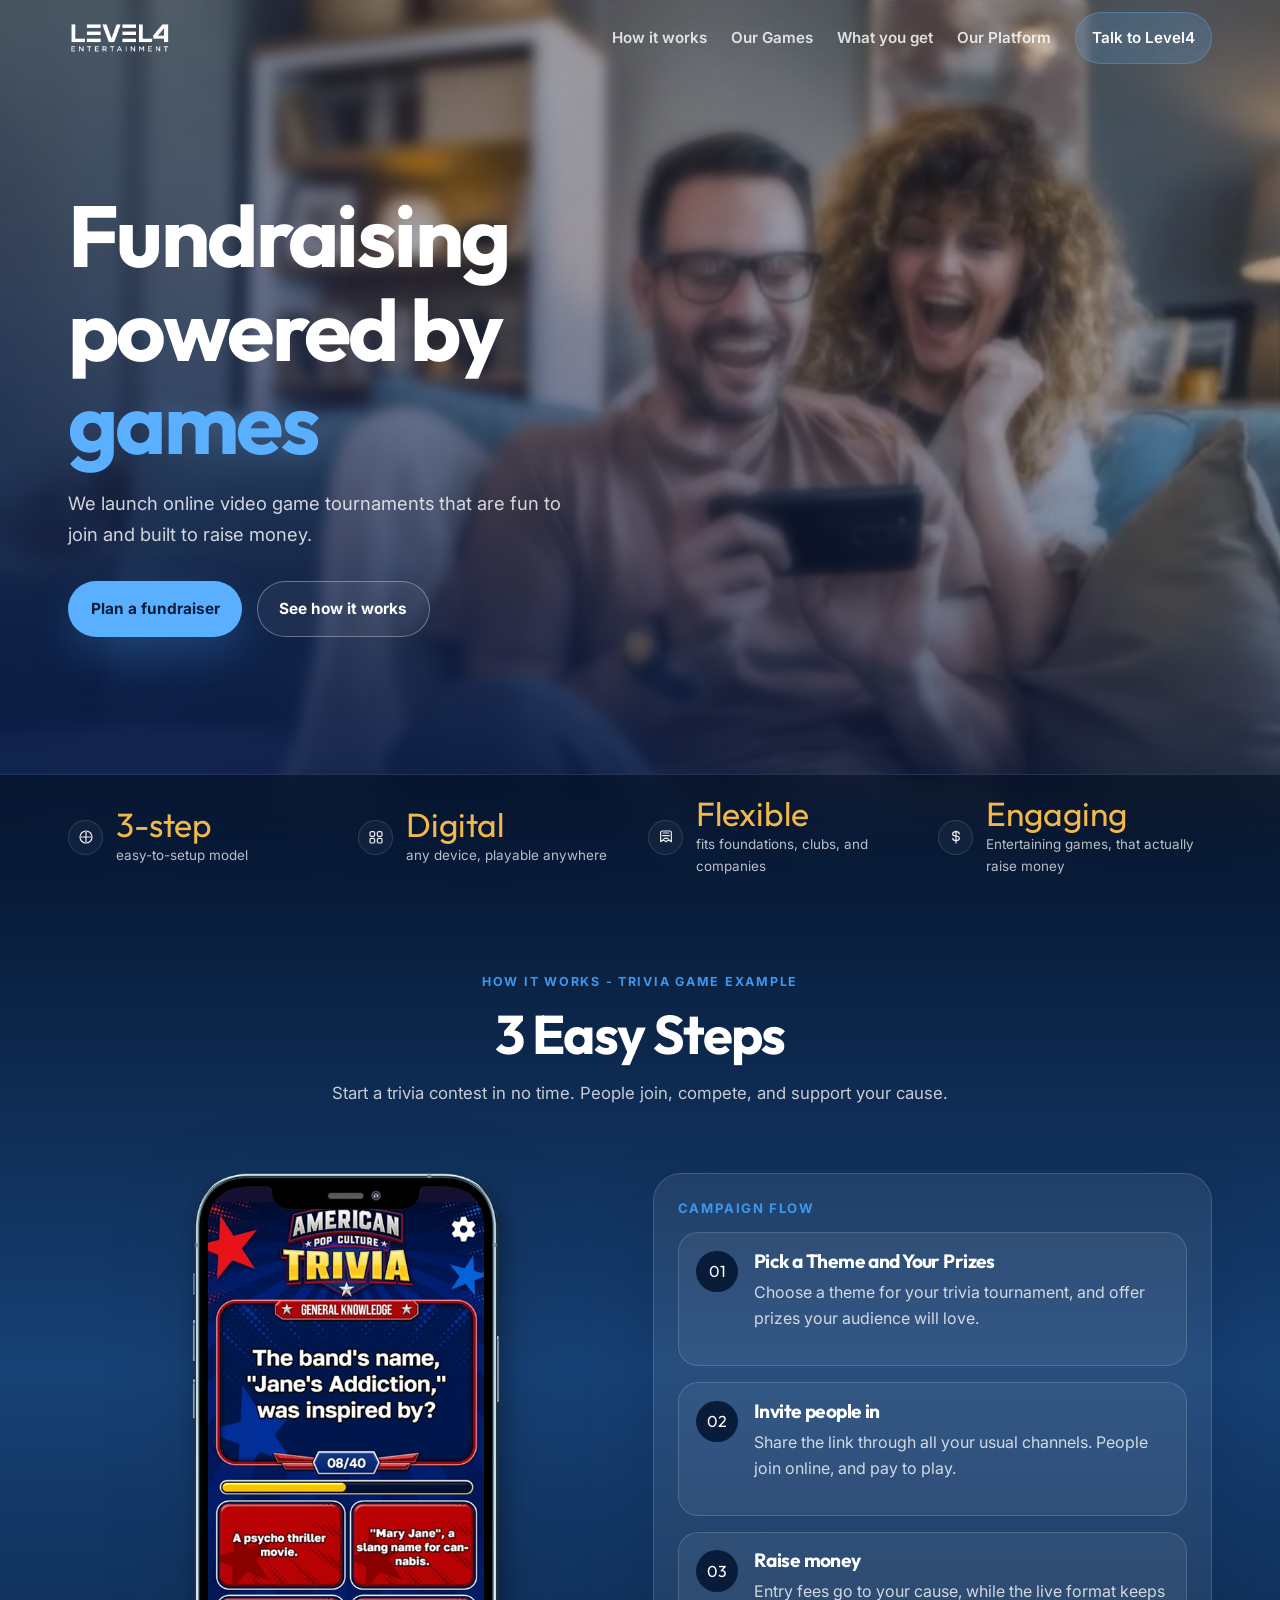
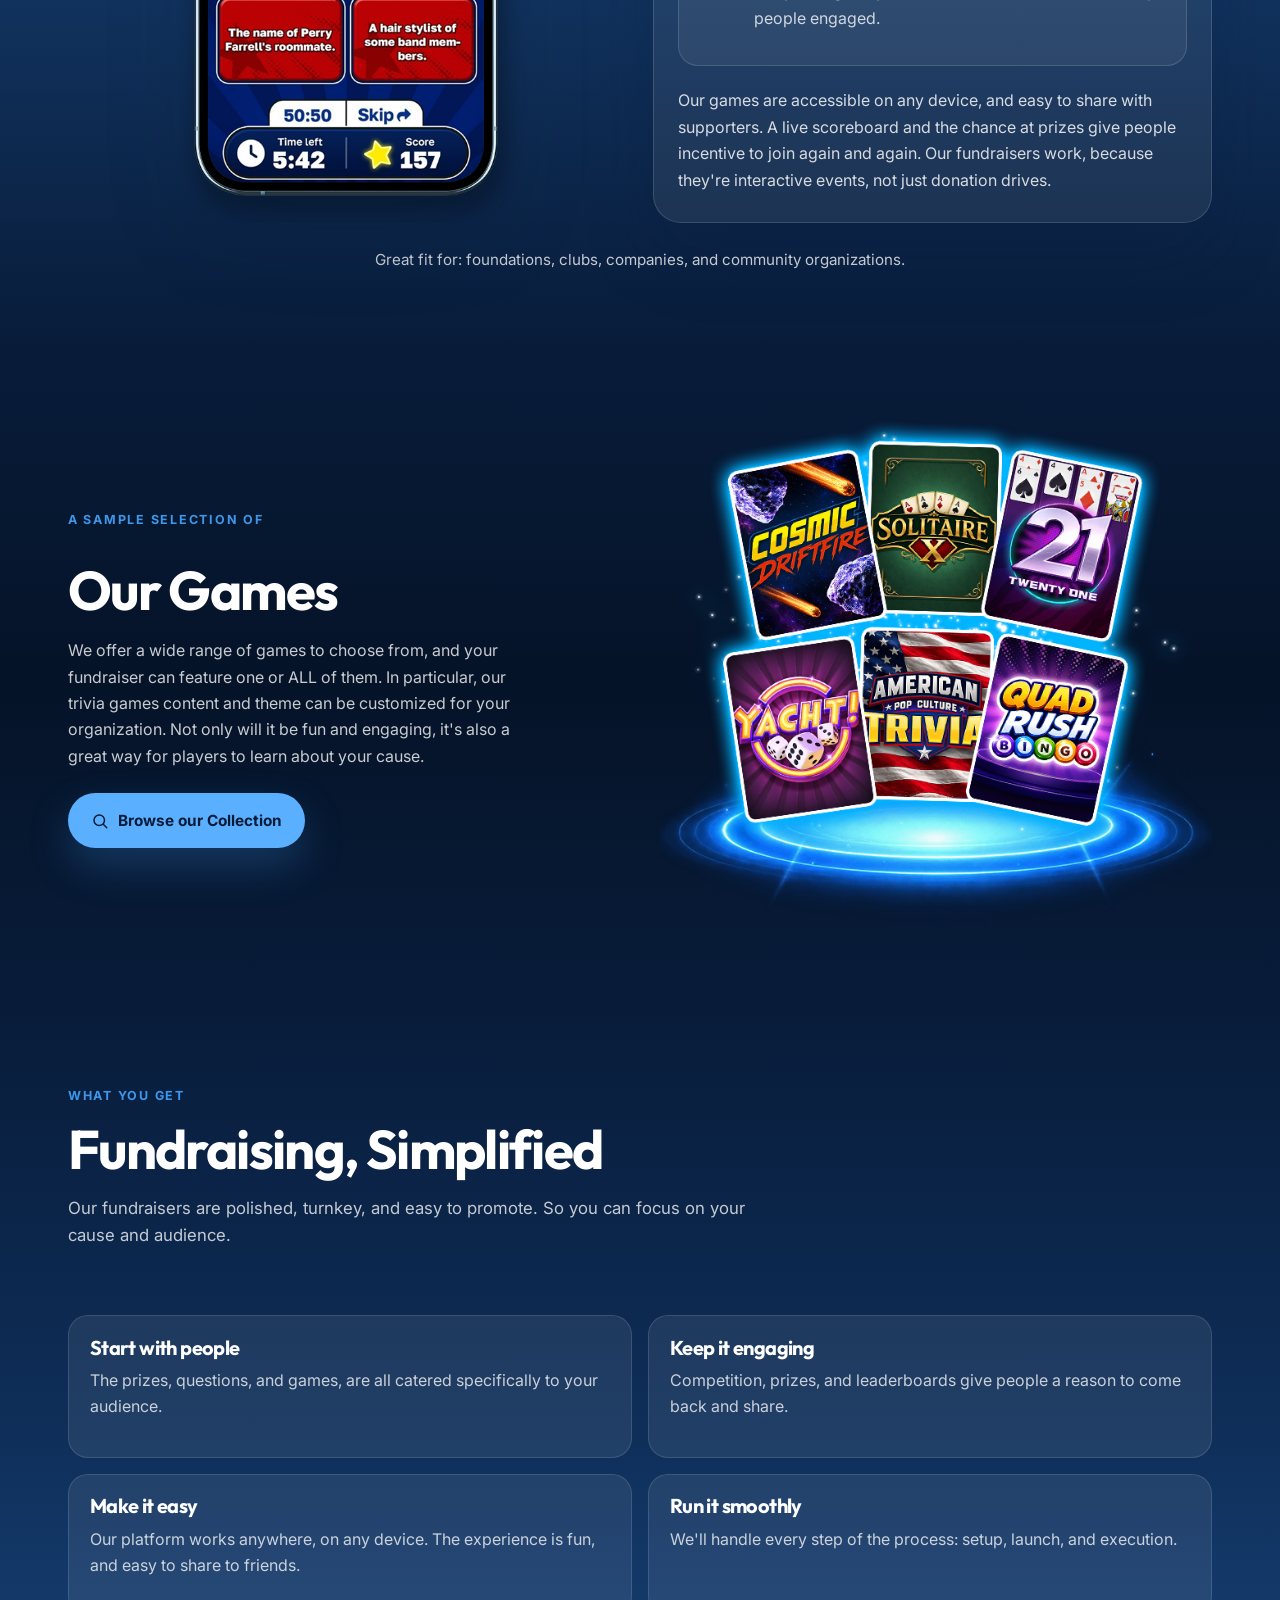
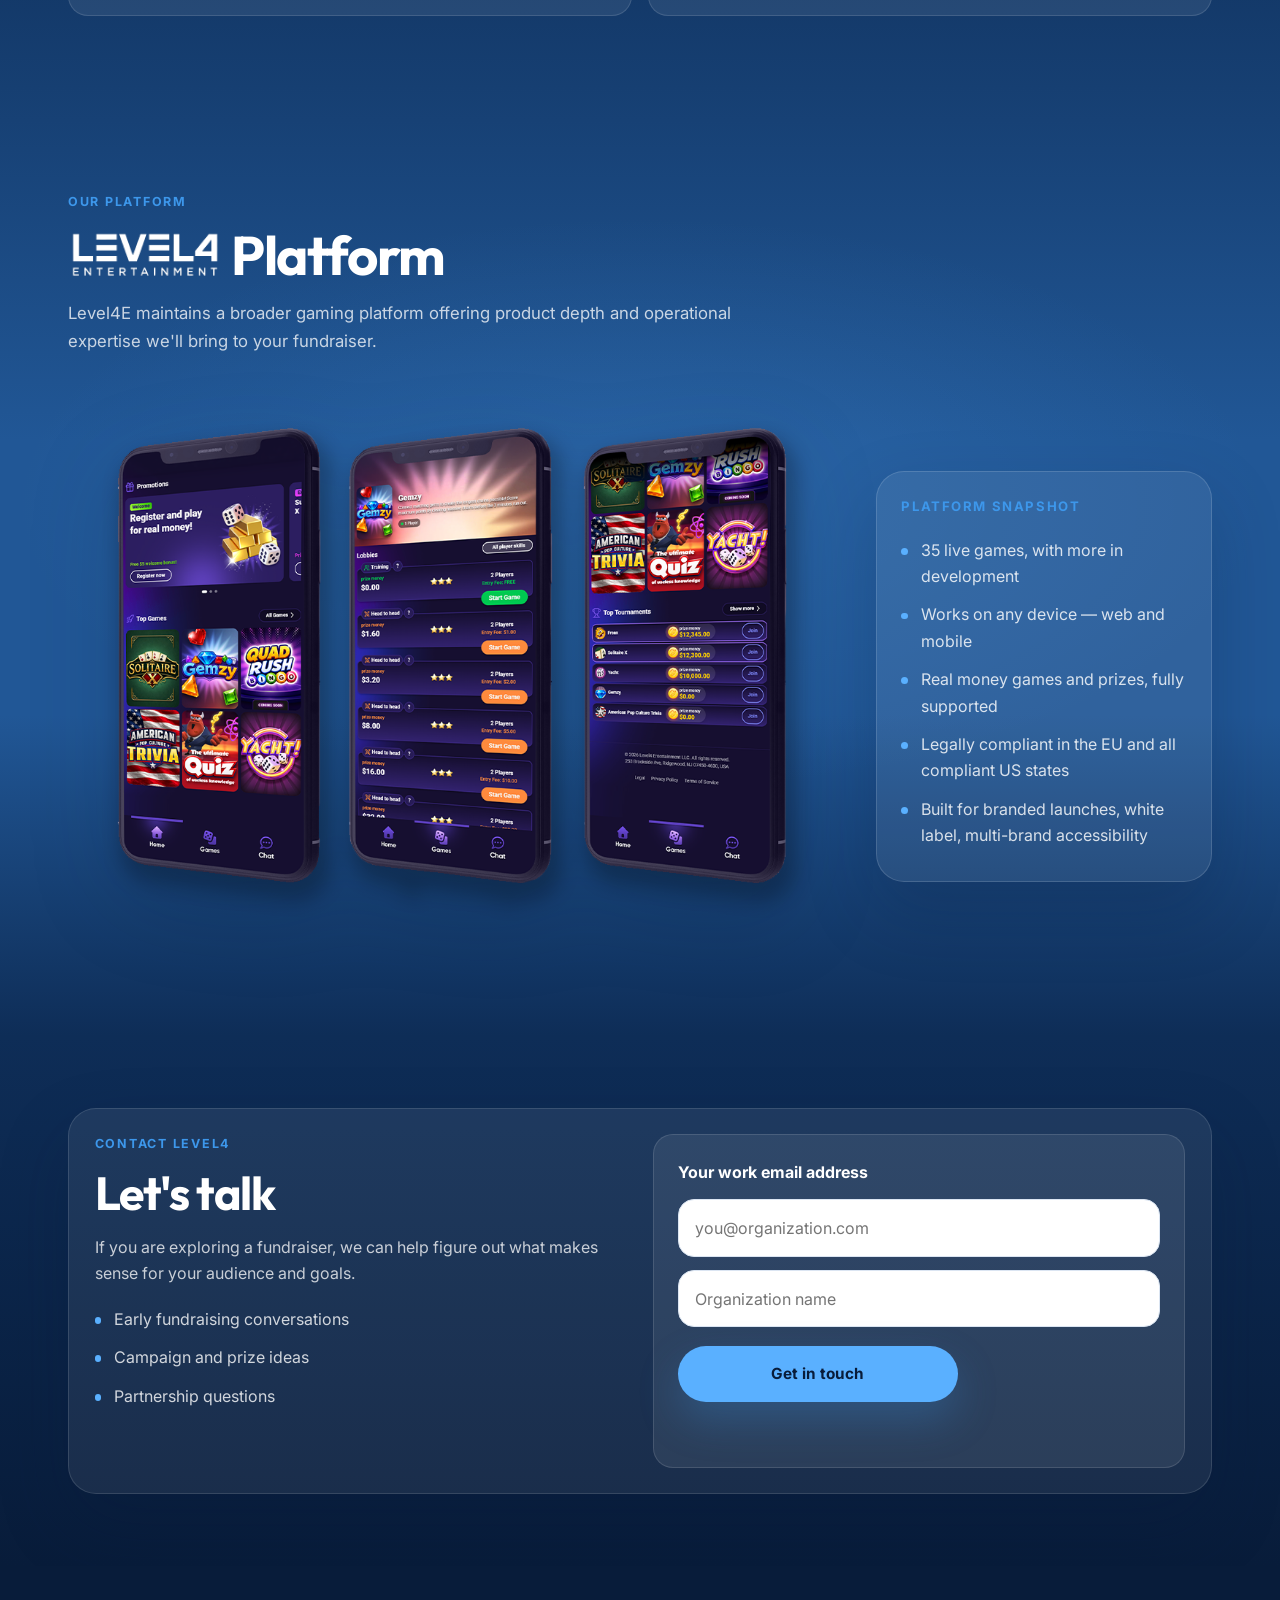
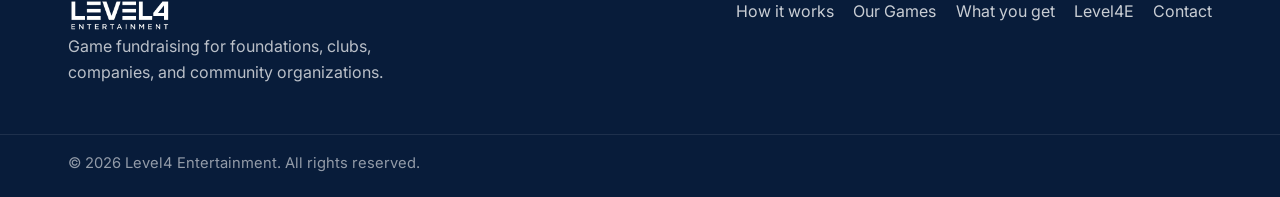
==== commit fb38e85e: "trivia q, no link" ====
--- a/index.html
+++ b/index.html
@@ -304,15 +304,6 @@
               <li>Legally compliant in the EU and all compliant US states</li>
               <li>Built for branded launches, white label, multi-brand accessibility</li>
             </ul>
-
-            <a
-              href="https://beta.skillsports.us"
-              class="btn btn--primary feature-panel__cta"
-              target="_blank"
-              rel="noreferrer"
-            >
-              Visit the Level4 Platform
-            </a>
           </div>
         </div>
       </div>
@@ -404,6 +395,7 @@
 
     <div class="lightbox__stage">
       <img src="" alt="" class="lightbox__image" id="lightboxImage" />
+      <p class="lightbox__title" id="lightboxTitle"></p>
       <p class="lightbox__counter" id="lightboxCounter" aria-hidden="true"></p>
     </div>
 
--- a/css/styles.css
+++ b/css/styles.css
@@ -217,8 +217,15 @@
   box-shadow: var(--shadow-lg);
 }
 
+.lightbox__title {
+  margin: 1rem 0 0;
+  color: #fff;
+  font-size: 1.1rem;
+  font-weight: 600;
+}
+
 .lightbox__counter {
-  margin: 1rem 0 0;
+  margin: 0.35rem 0 0;
   color: rgba(255, 255, 255, 0.72);
   font-size: 0.88rem;
 }
@@ -903,6 +910,11 @@
 
 .split-layout--wide-media .image-frame img {
   width: min(100%, 720px);
+}
+
+.split-layout--wide-media .feature-panel {
+  align-self: center;
+  padding-bottom: 2rem;
 }
 
 .section-kicker {
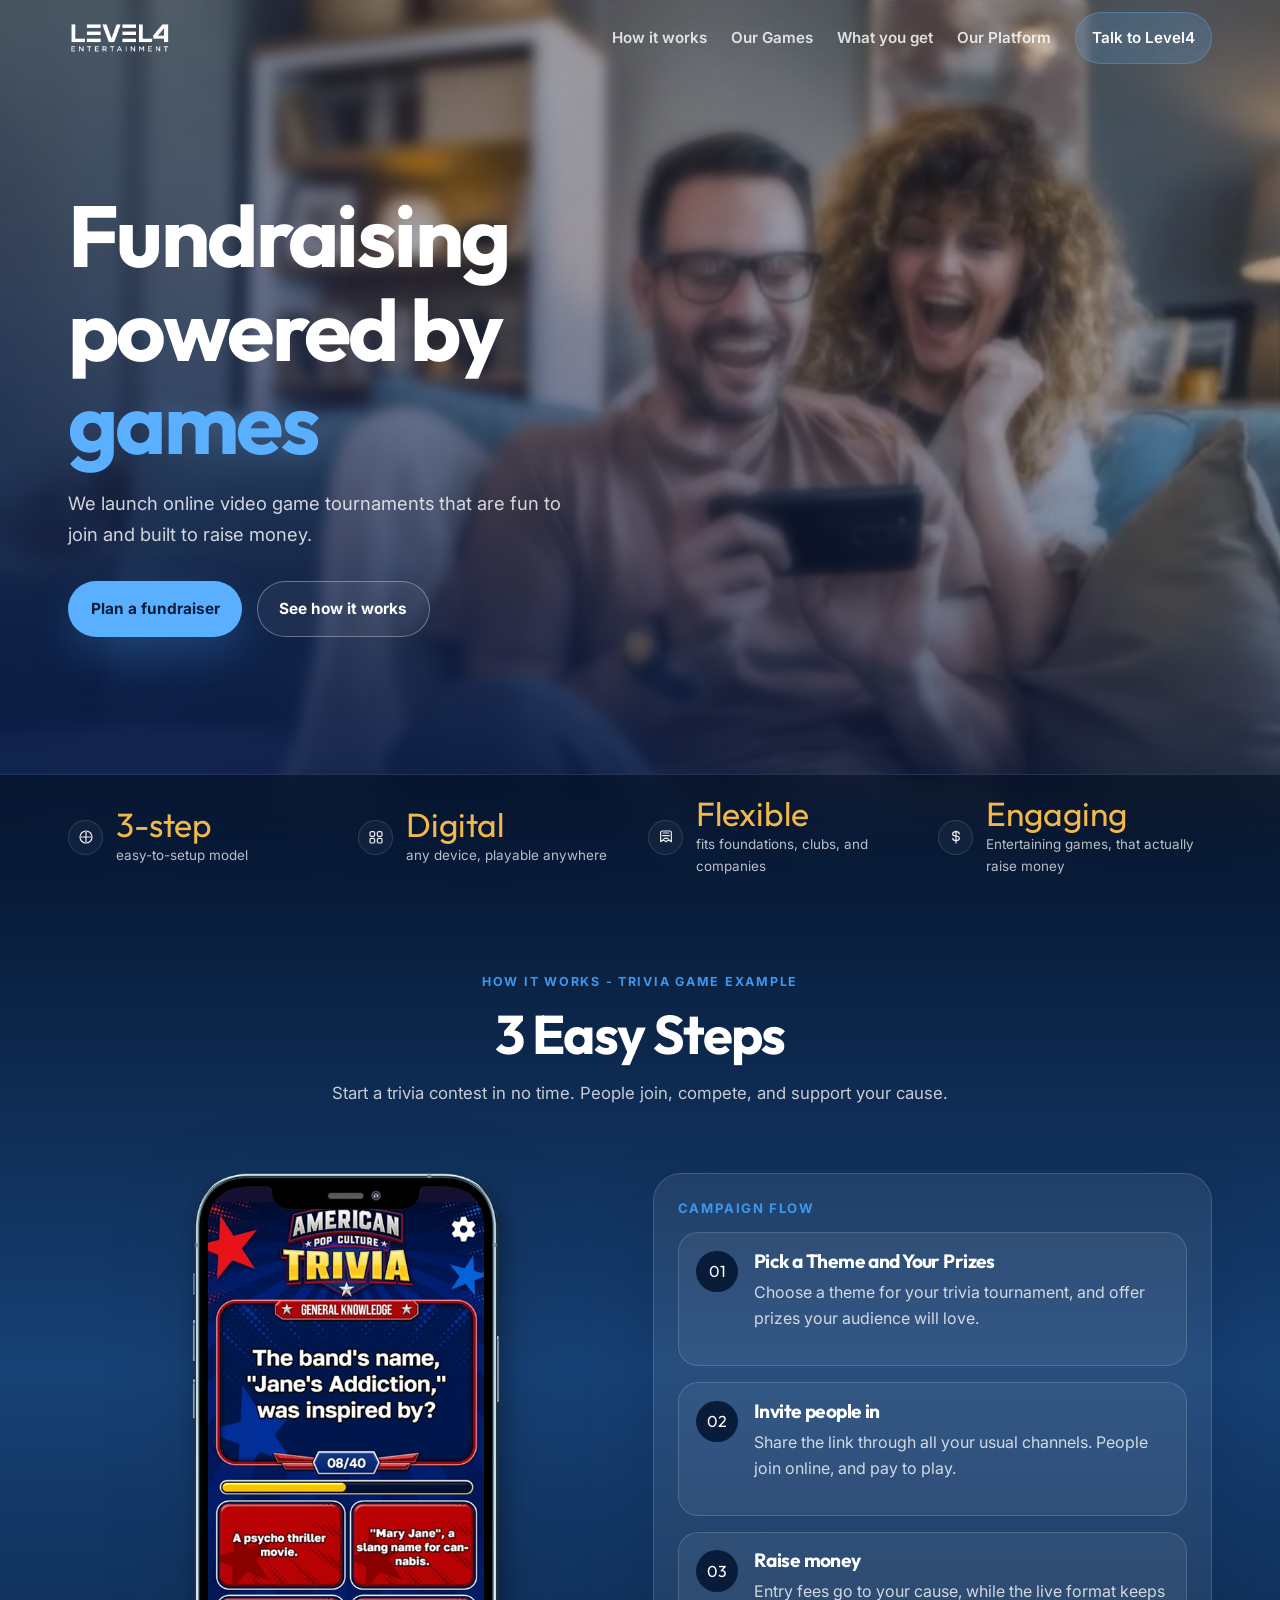
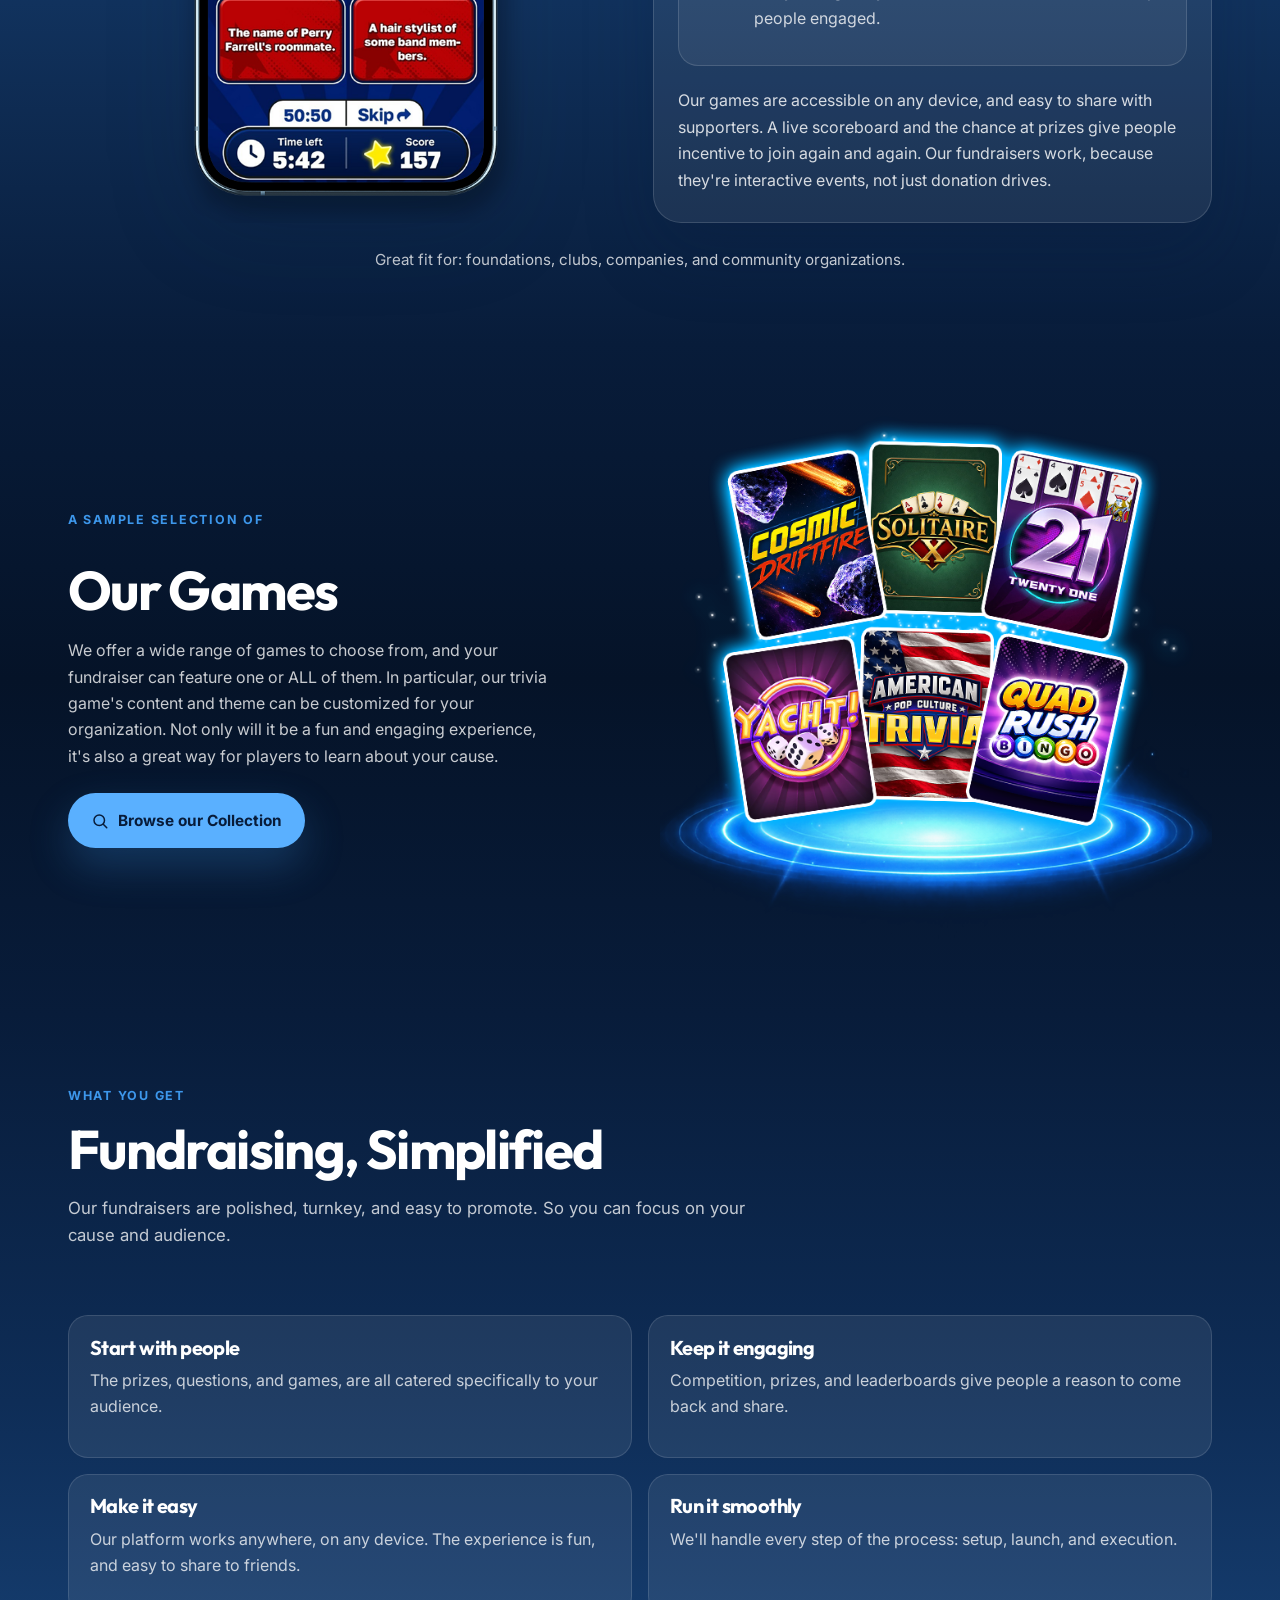
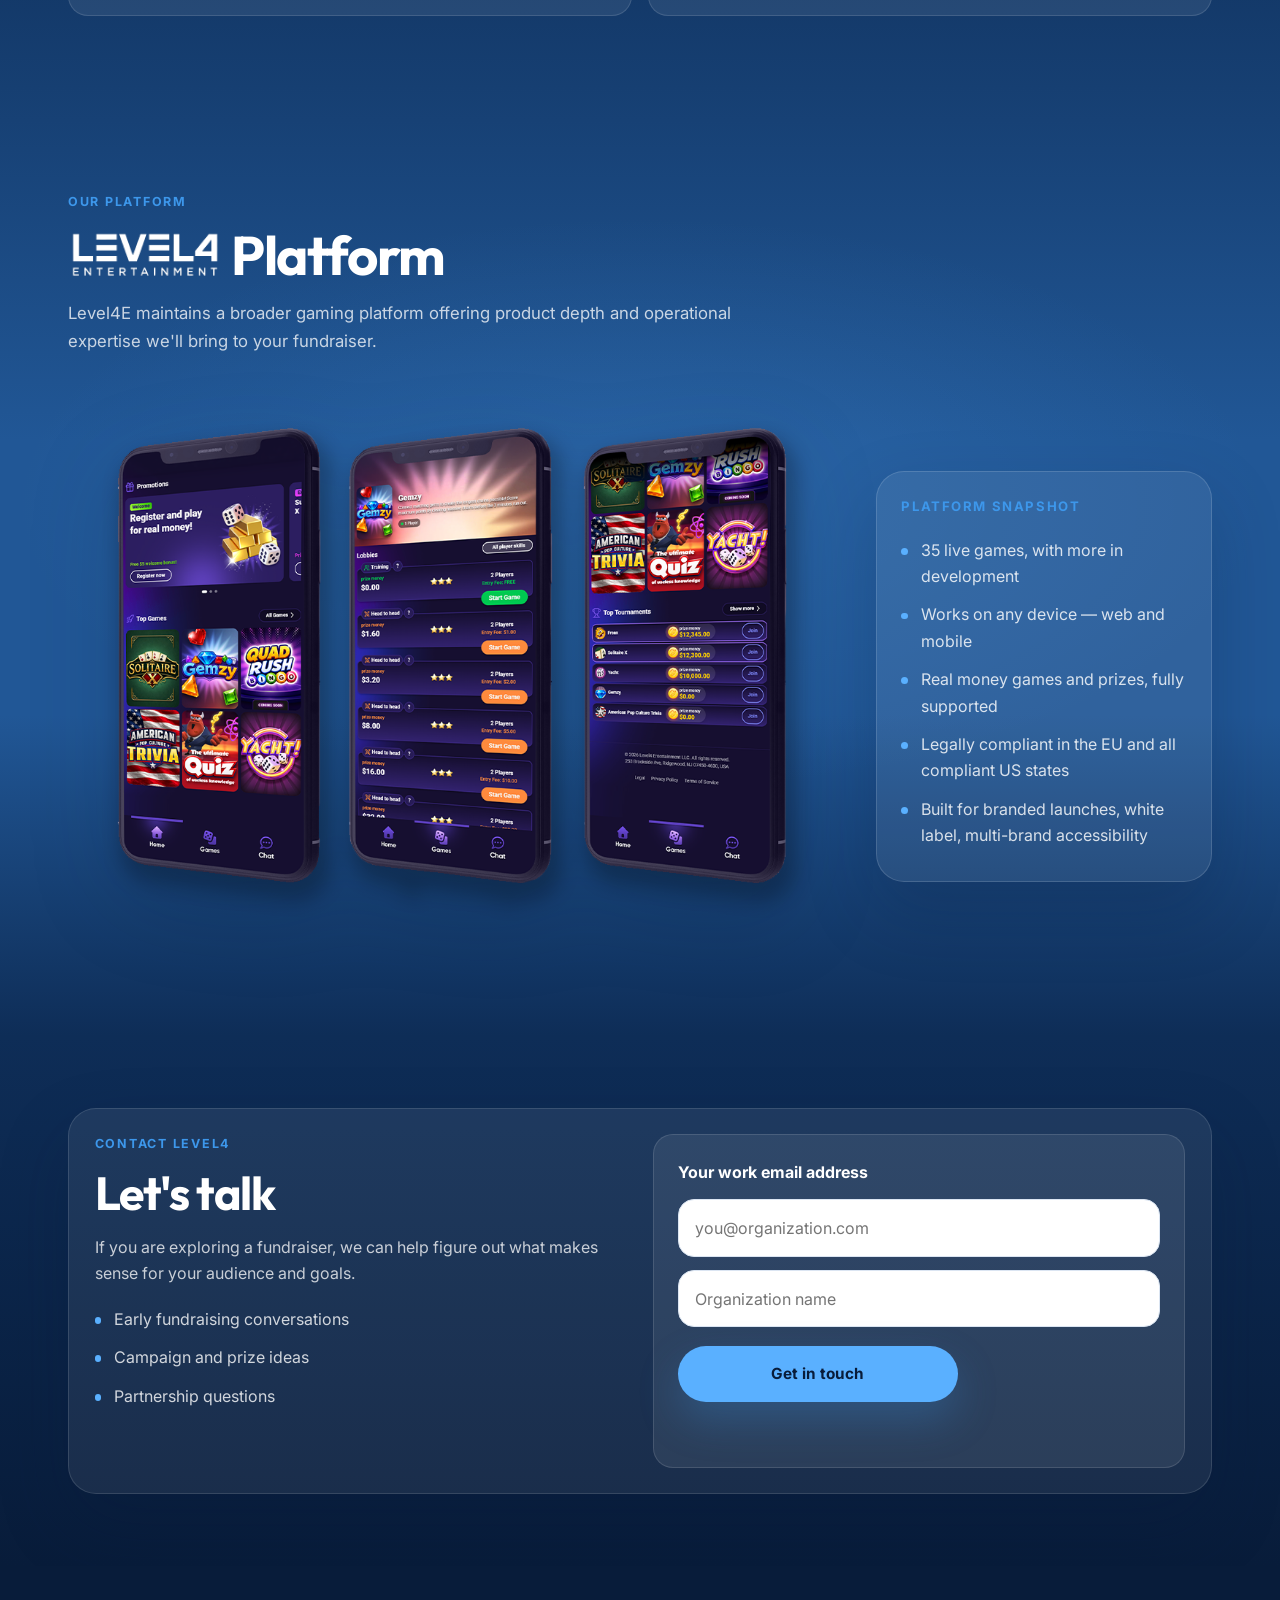
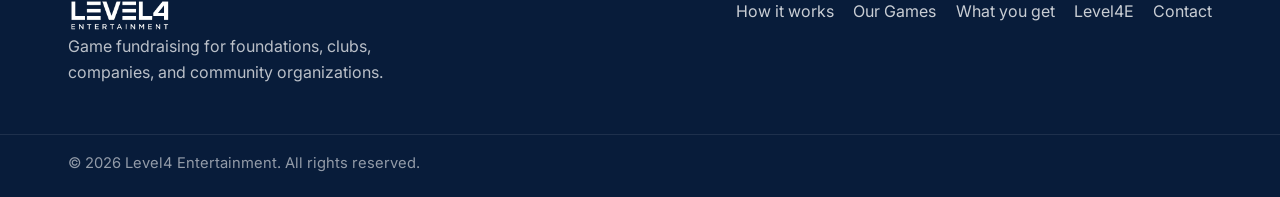
==== commit 48d7a580: "Wording" ====
--- a/index.html
+++ b/index.html
@@ -212,7 +212,7 @@
             <p class="section-eyebrow">A sample selection of</p>
             <h2 class="section-title game-showcase__title">Our Games</h2>
             <p class="game-showcase__sub">
-              We offer a wide range of games to choose from, and your fundraiser can feature one or ALL of them. In particular, our trivia games content and theme can be customized for your organization. Not only will it be fun and engaging, it's also a great way for players to learn about your cause.
+              We offer a wide range of games to choose from, and your fundraiser can feature one or ALL of them. In particular, our trivia game's content and theme can be customized for your organization. Not only will it be a fun and engaging experience, it's also a great way for players to learn about your cause.
             </p>
             <button type="button" class="btn btn--primary game-showcase__cta" id="browseGamesBtn">
               <svg viewBox="0 0 24 24" fill="none" stroke="currentColor" stroke-width="2" stroke-linecap="round" stroke-linejoin="round" aria-hidden="true" width="18" height="18">
--- a/css/styles.css
+++ b/css/styles.css
@@ -137,7 +137,7 @@
 
 .game-showcase__sub {
   margin: 0;
-  max-width: 46ch;
+  max-width: 48ch;
   text-align: left;
   color: rgba(255, 255, 255, 0.78);
 }
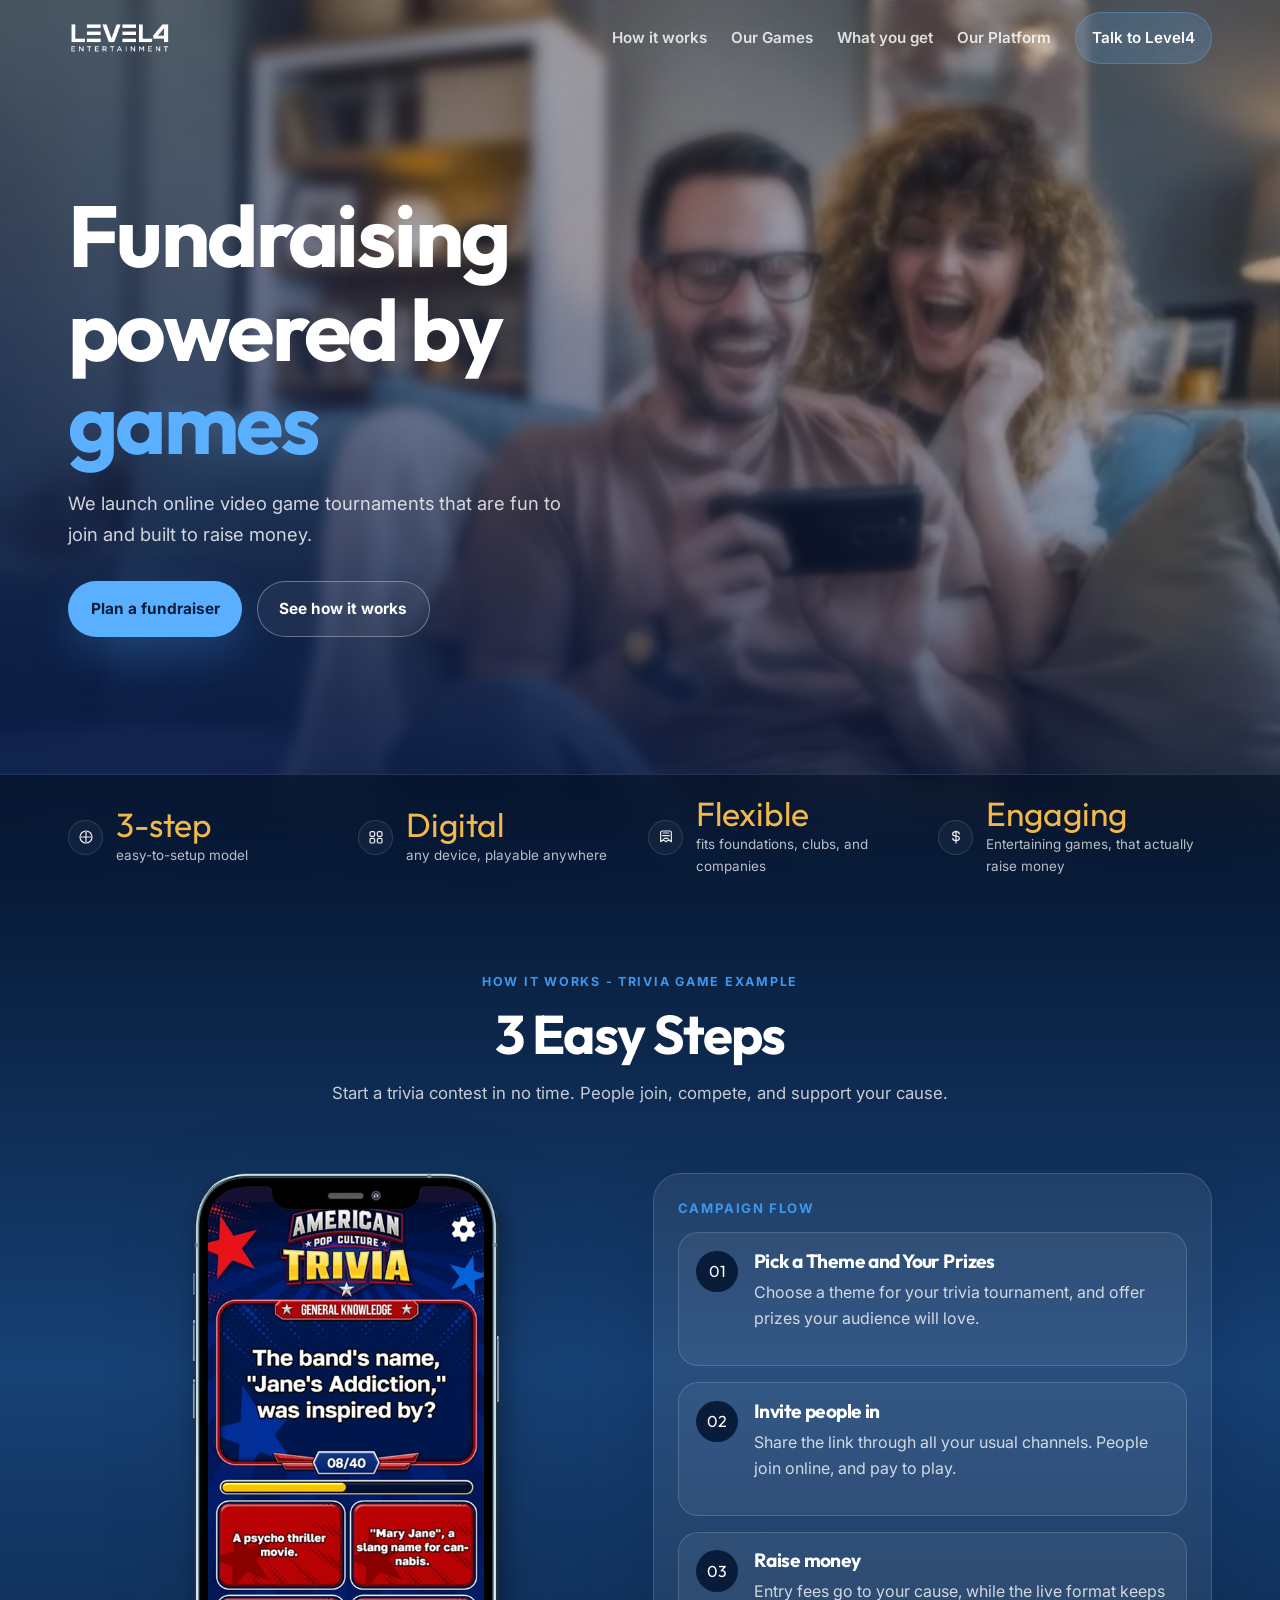
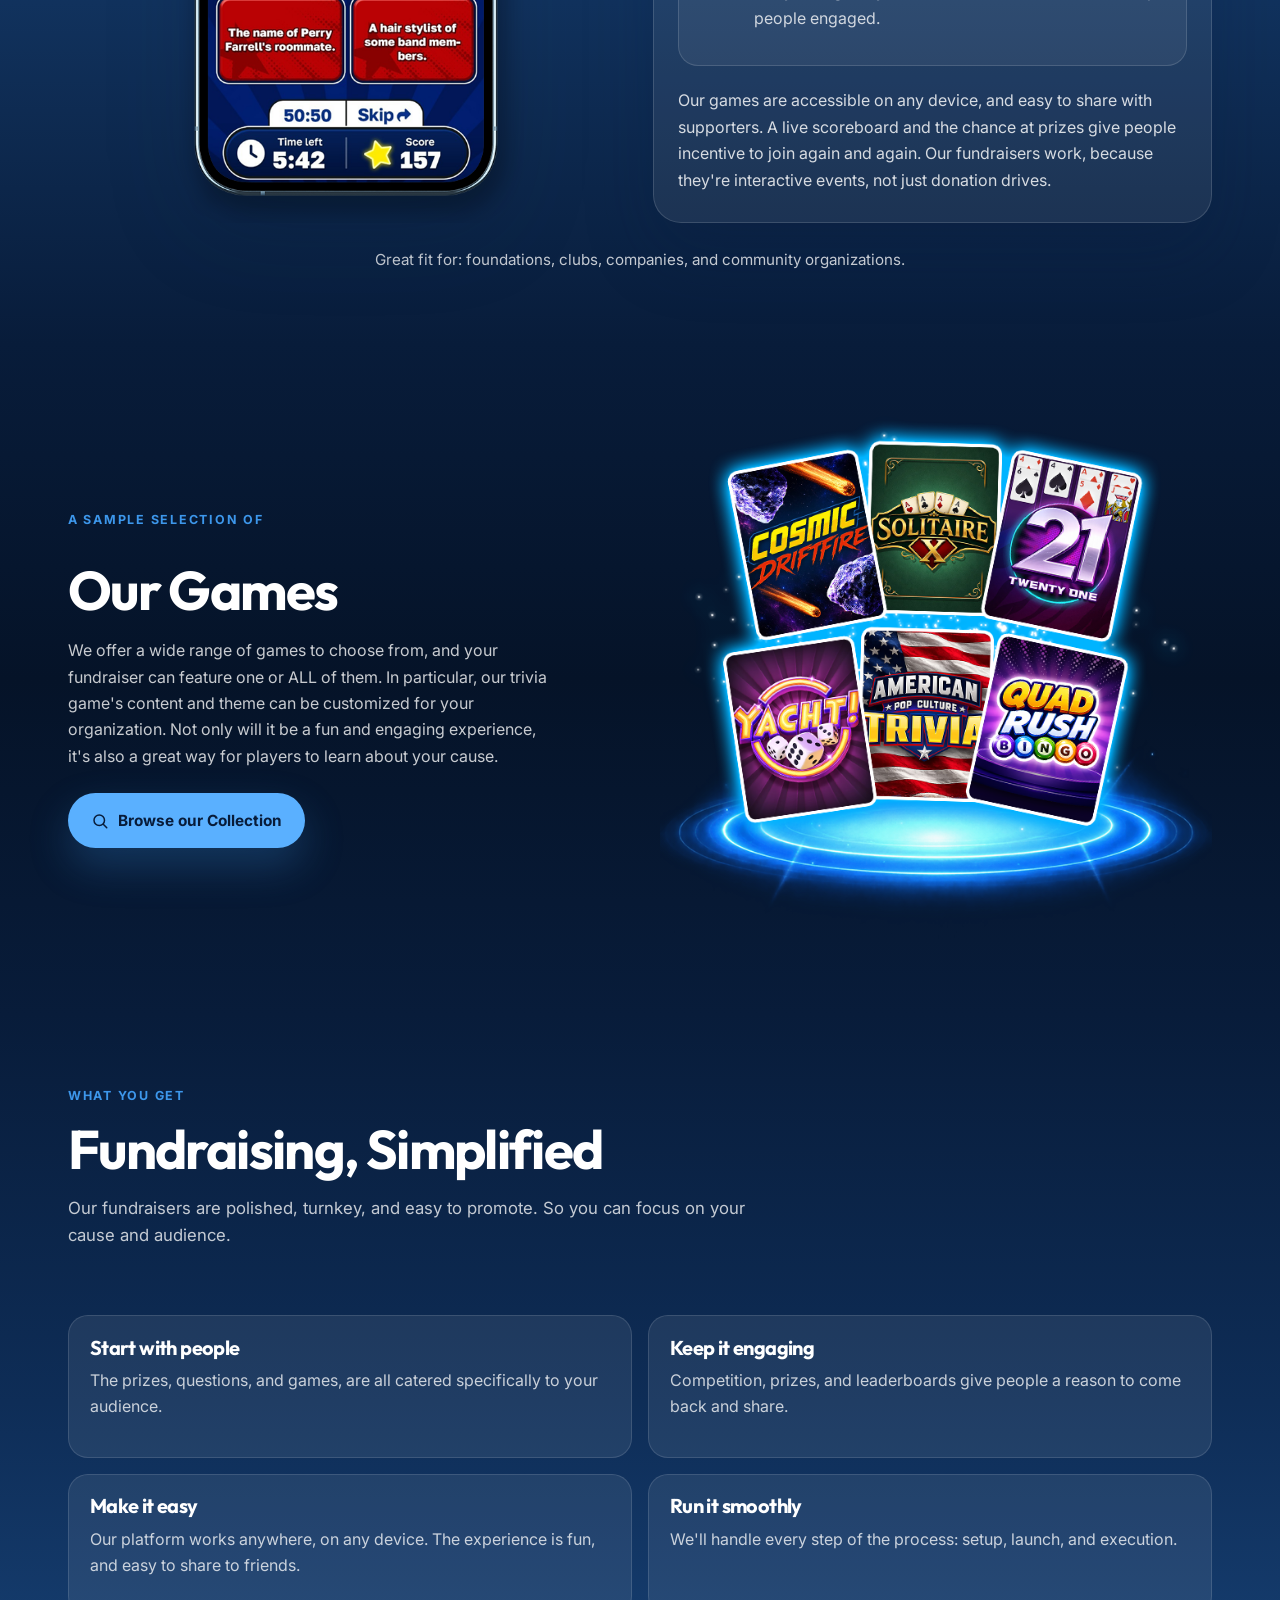
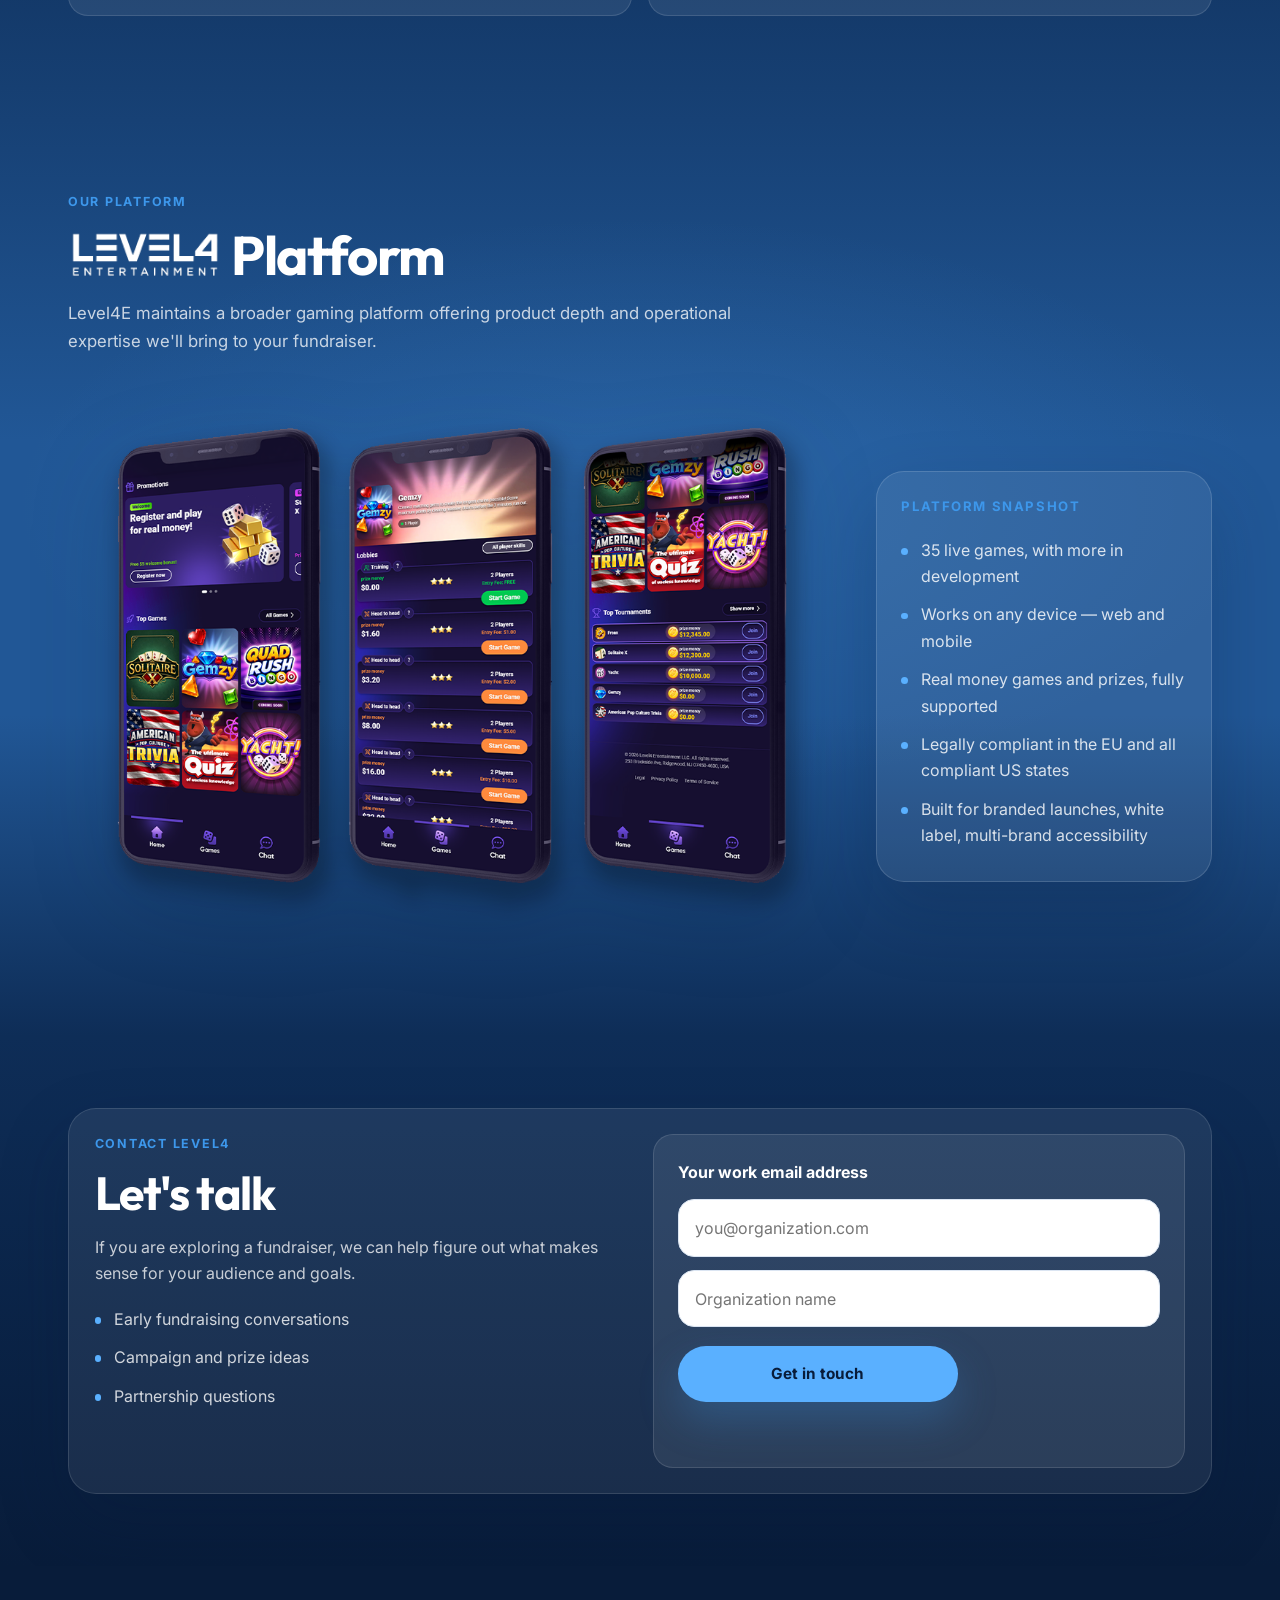
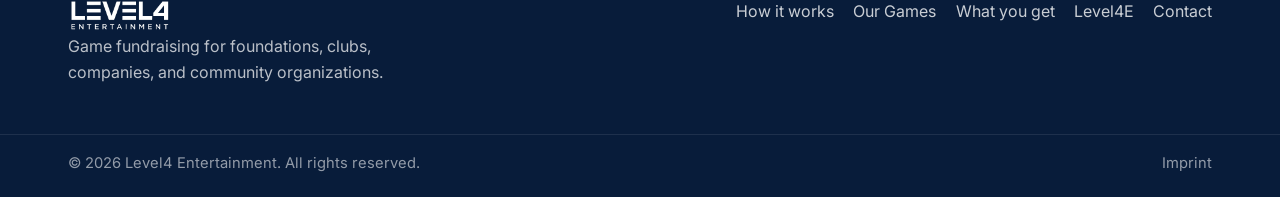
==== commit 57359130: "Imprint page" ====
--- a/index.html
+++ b/index.html
@@ -373,8 +373,11 @@
     </div>
 
     <div class="footer__bottom">
-      <div class="container">
+      <div class="container footer__bottom-inner">
         <p>&copy; 2026 Level4 Entertainment. All rights reserved.</p>
+        <nav class="footer__legal" aria-label="Legal">
+          <a href="imprint.html">Imprint</a>
+        </nav>
       </div>
     </div>
   </footer>
--- a/css/styles.css
+++ b/css/styles.css
@@ -1131,10 +1131,62 @@
   padding: 1rem 0 1.4rem;
 }
 
+.footer__bottom-inner {
+  display: flex;
+  flex-wrap: wrap;
+  align-items: center;
+  justify-content: space-between;
+  gap: 0.6rem 1.2rem;
+}
+
 .footer__bottom p {
   margin: 0;
   color: rgba(255, 255, 255, 0.56);
   font-size: 0.92rem;
+}
+
+.footer__legal {
+  display: flex;
+  gap: 1.2rem;
+}
+
+.footer__legal a {
+  color: rgba(255, 255, 255, 0.56);
+  font-size: 0.92rem;
+}
+
+.footer__legal a:hover,
+.footer__legal a:focus-visible {
+  color: var(--white);
+}
+
+.imprint-section {
+  background: linear-gradient(180deg, var(--blue-950) 0%, var(--blue-900) 55%, var(--blue-800) 100%);
+  color: var(--white);
+  padding-block: calc(var(--nav-height) + 3.5rem) 5rem;
+  min-height: calc(100vh - var(--nav-height) - 220px);
+}
+
+.imprint-title {
+  margin-bottom: 2.5rem;
+  color: var(--white);
+}
+
+.imprint-blocks {
+  display: grid;
+  grid-template-columns: repeat(auto-fit, minmax(260px, 1fr));
+  gap: 2.5rem;
+}
+
+.imprint-block h2 {
+  font-size: 1.25rem;
+  margin-bottom: 0.9rem;
+  color: var(--cyan);
+}
+
+.imprint-block p {
+  margin: 0;
+  color: rgba(255, 255, 255, 0.78);
 }
 
 @media (min-width: 640px) {
